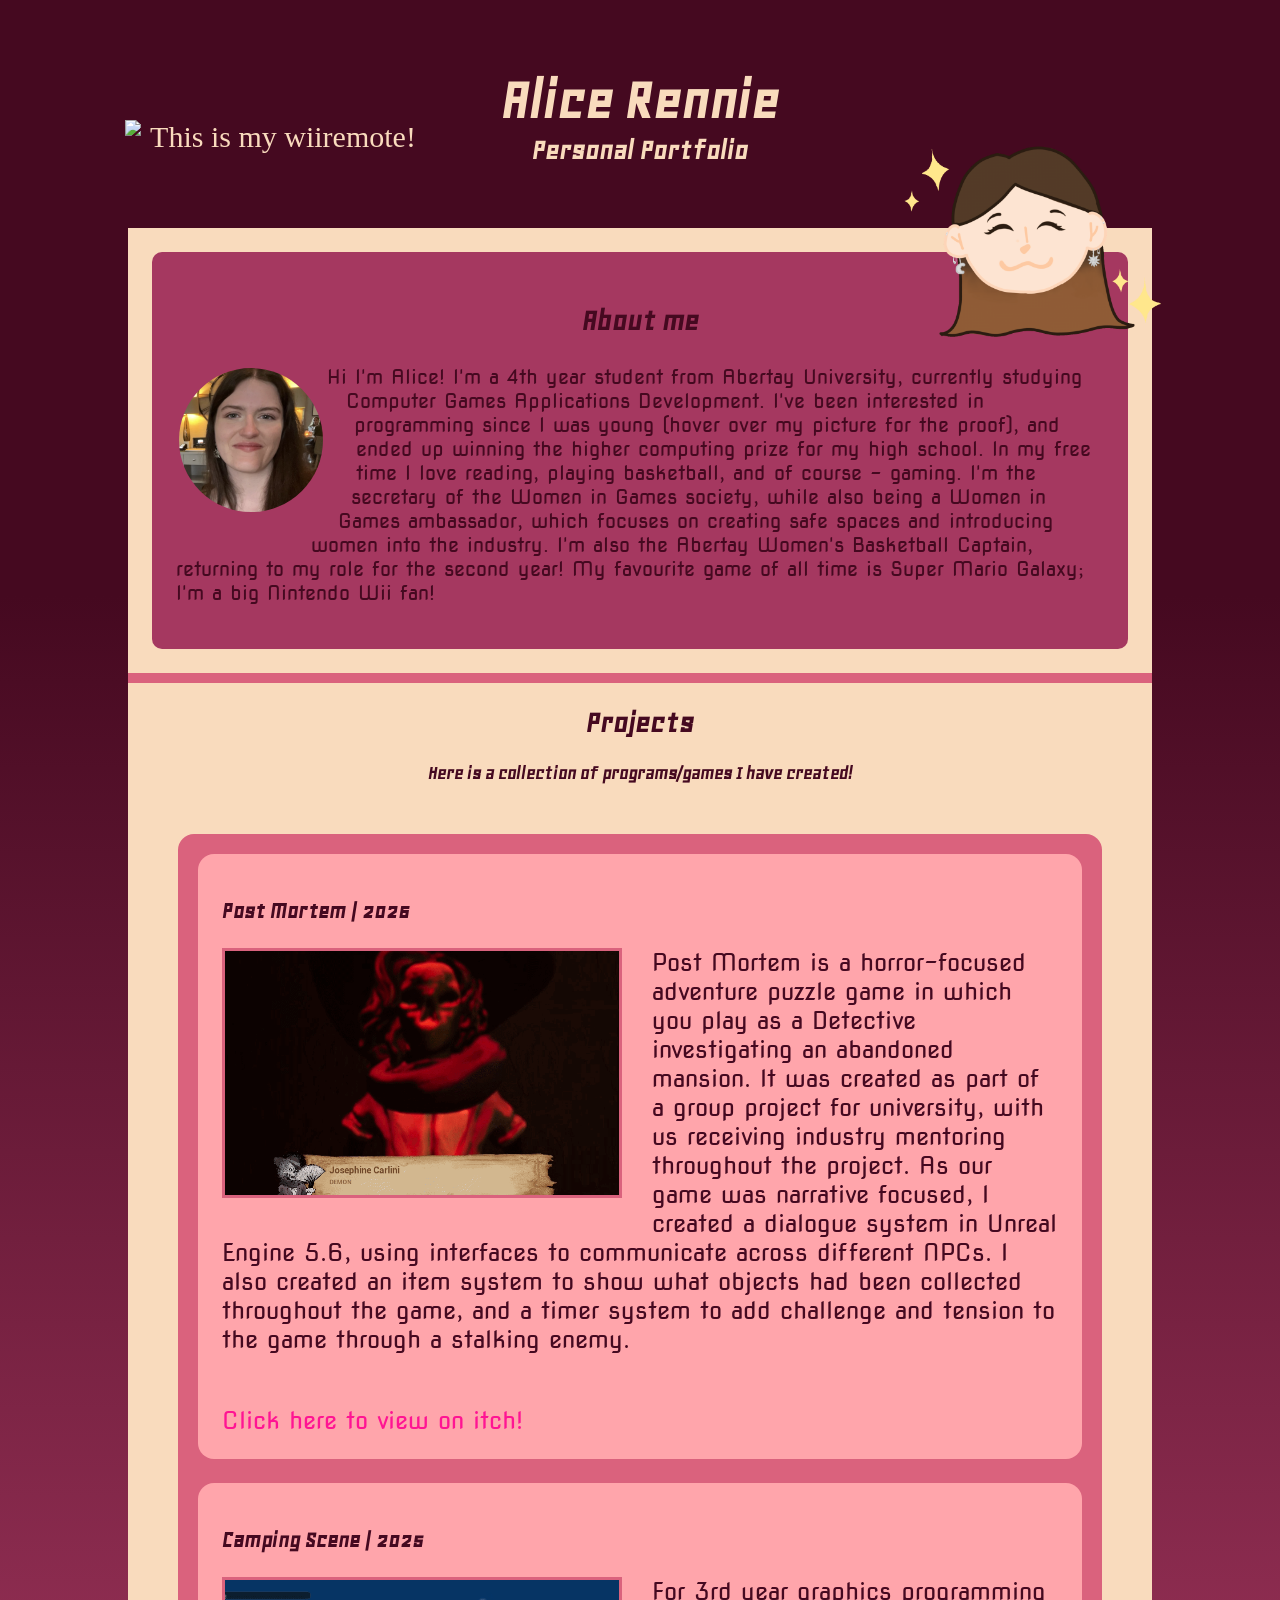
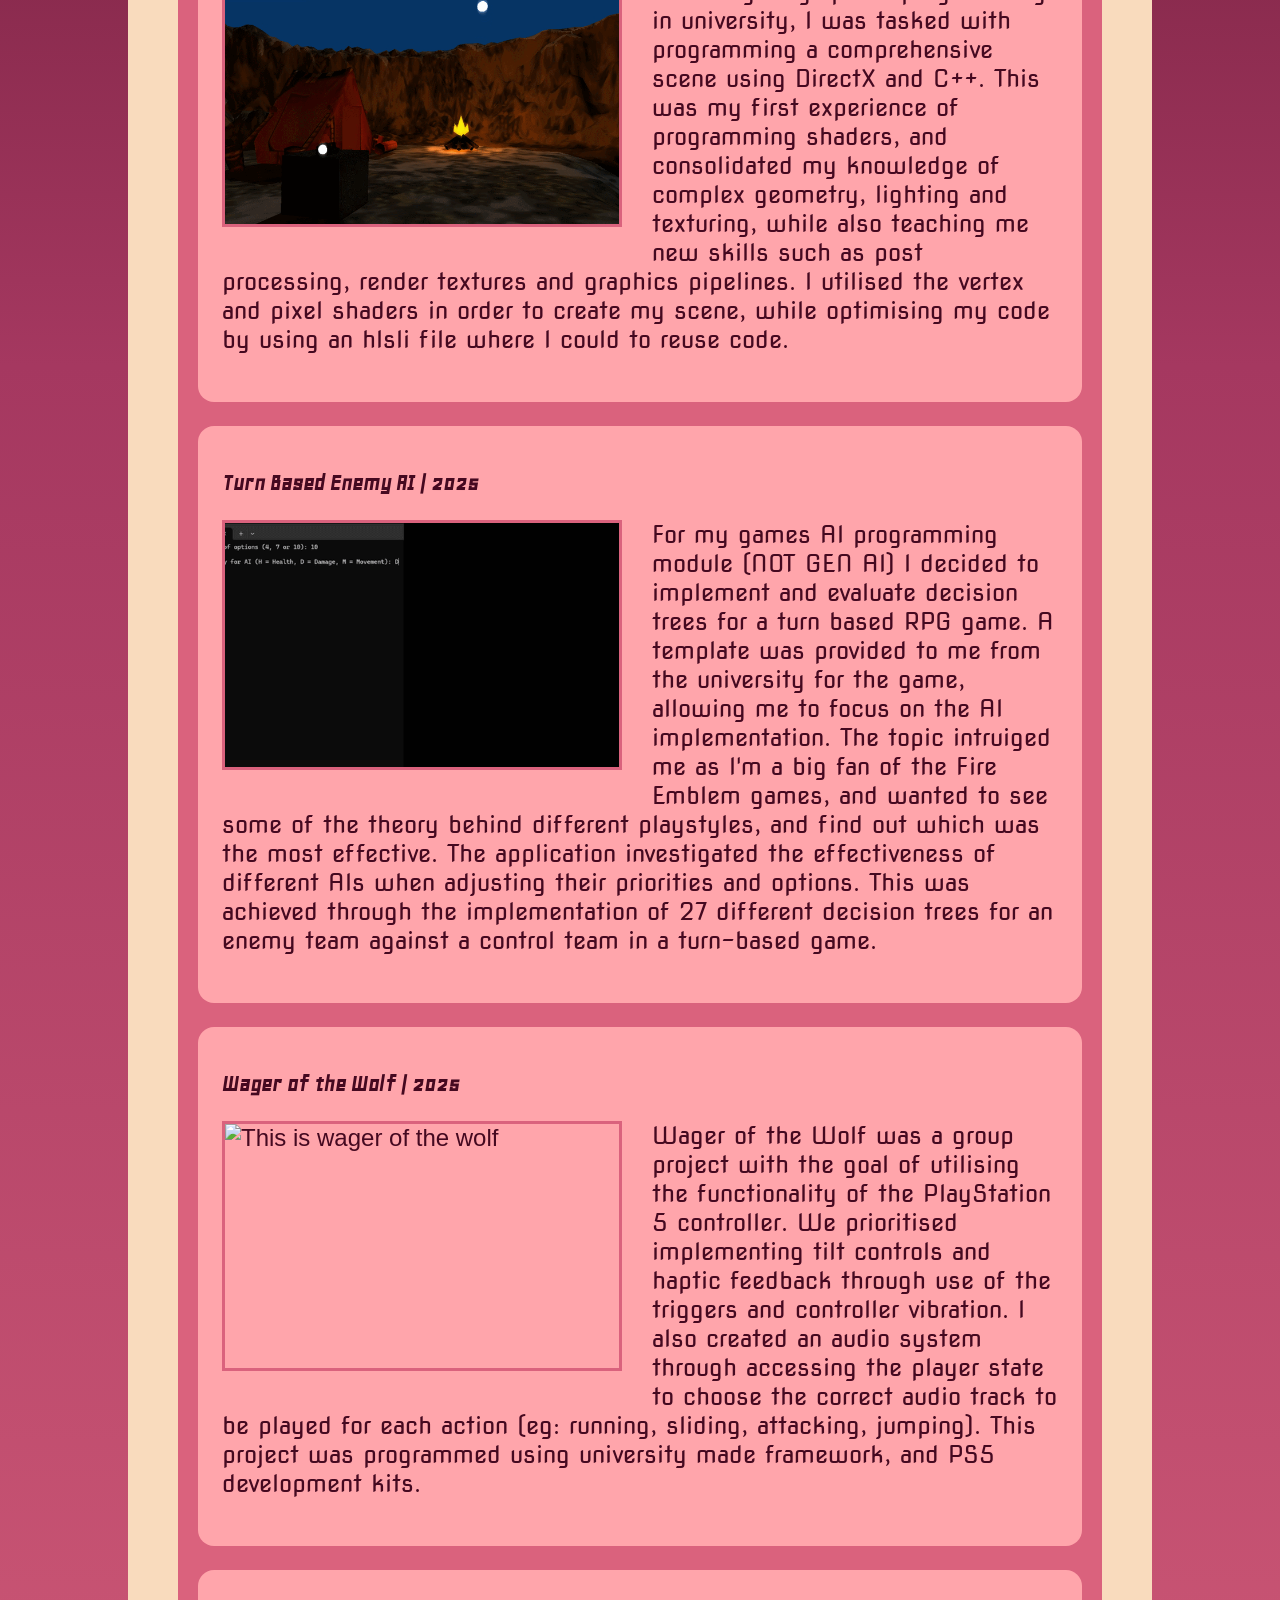
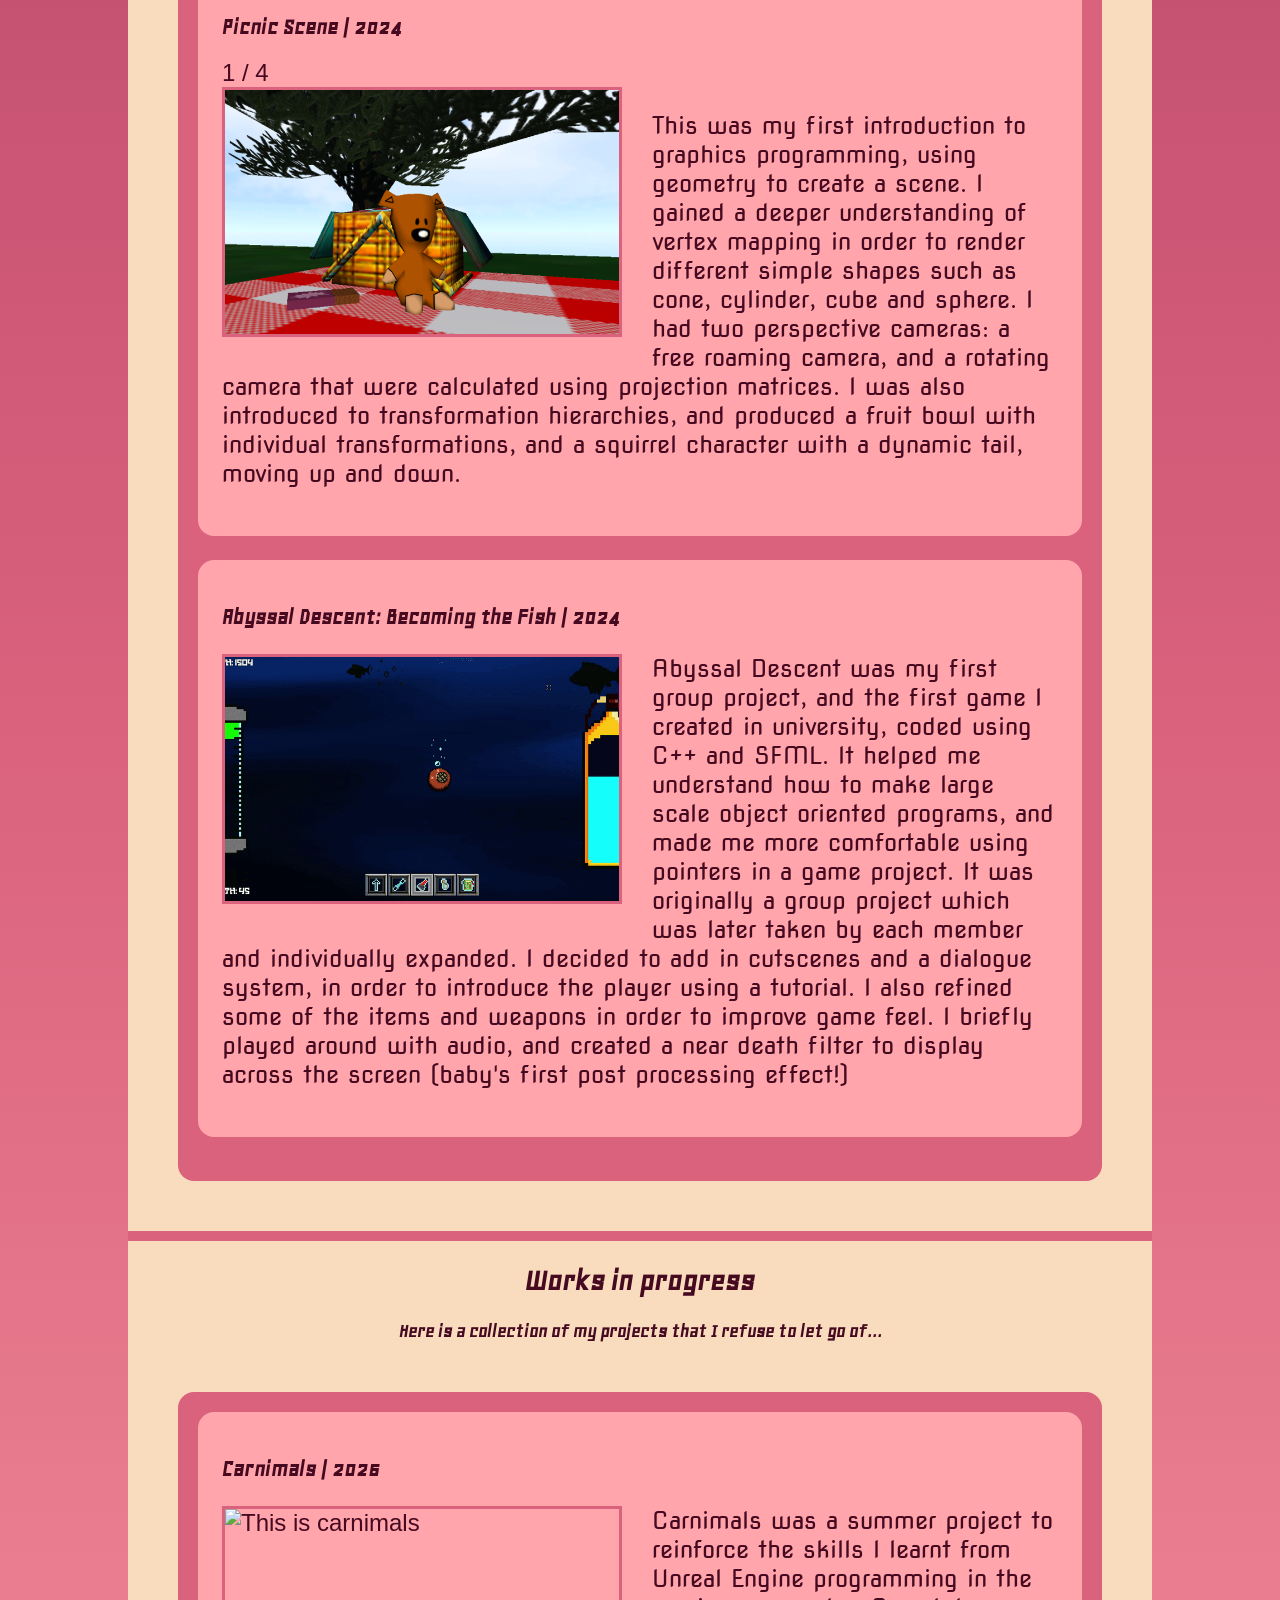
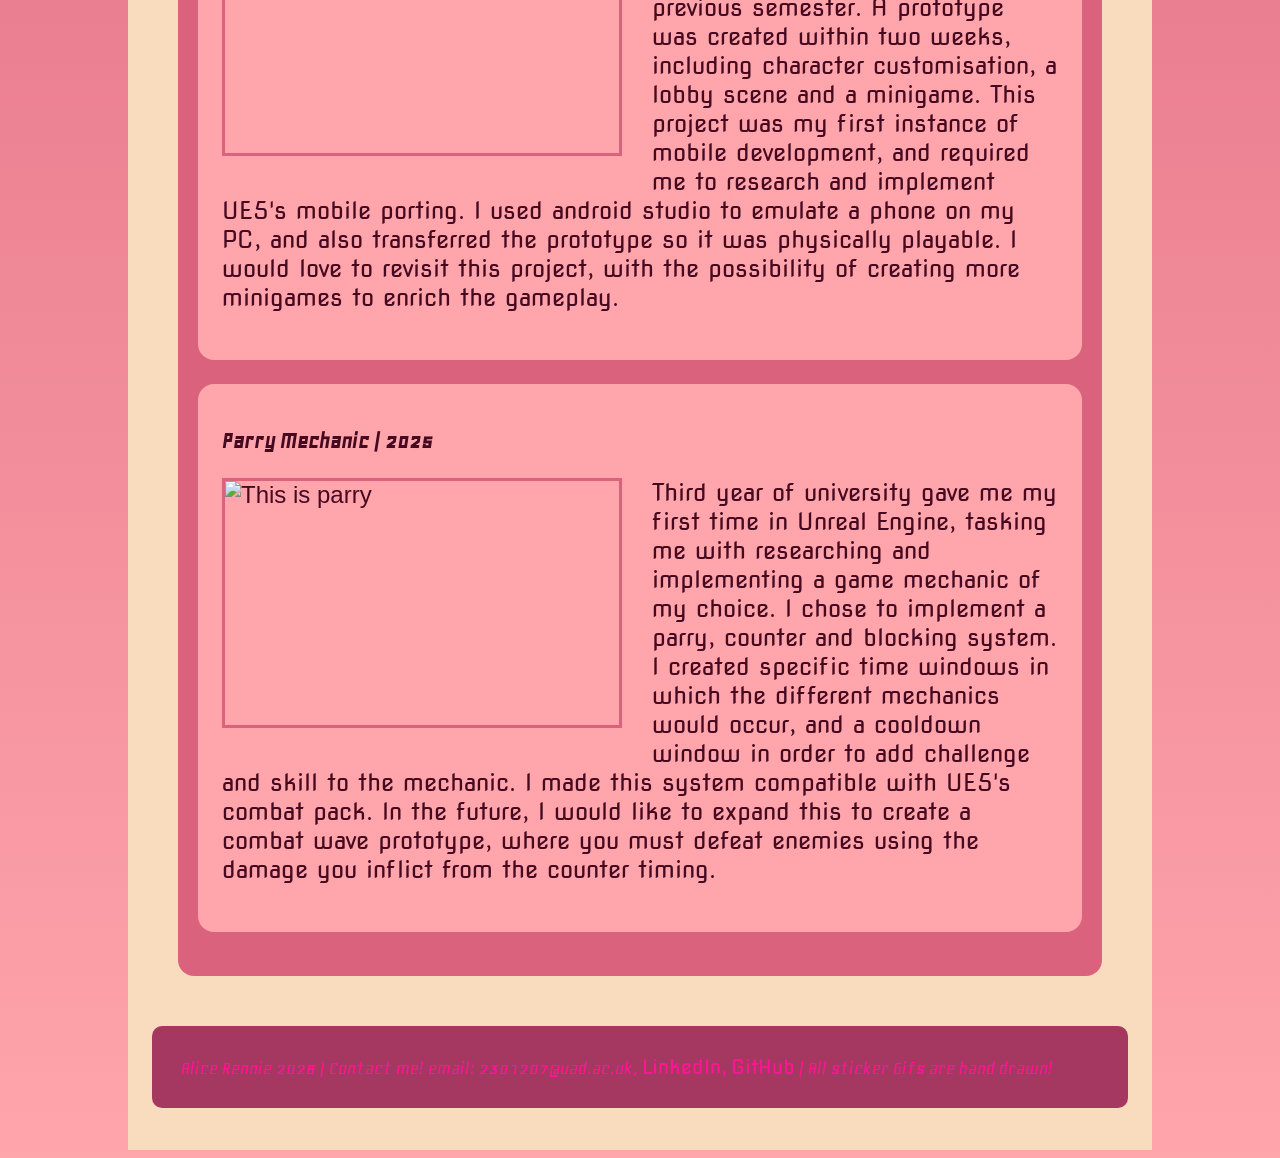
==== index.html @ 75d8eccf "added wii remote gif! and styled nav bar" ====
<!DOCTYPE html>
<html lang="en-GB" >
<head>
	<link rel="stylesheet" href="style.css">
	
	<!-- links to fonts -->
	<link href="https://fonts.googleapis.com/css2?family=Geo:ital@0;1&family=Nova+Square&display=swap" rel="stylesheet">

	
	<title>Alleyway Portfolio</title>
</head>

<body>

<div class="header">
  <img class = "sticker" src="Media\animatedIcon.gif" alt="This is my icon!" style="right:100px;top:150px;">
  <img class = "sticker" src="Media\wiiRemote.gif" alt="This is my wiiremote!" style="left:125px;top:150px;">
  <h1 class = "boldTitle" style="color:#f9dbbd;margin:auto">Alice Rennie</h1>
  <p class = "boldTitle" style="color:#f9dbbd;margin:auto">Personal Portfolio</p>
</div>

<div class="intro">
	<section>
		<h2 class = "boldTitle" style="text-align:center;font-size:200%;">About me</h2>
		<img src="Media/Alice.png" onmouseover="this.src='Media/OnThePuter.png'" onmouseout="this.src='Media/Alice.png'" alt="hover image" class="introImage">
		<p class = "paragraphFont" style="font-size: 125%;">Hi I'm Alice! I'm a 4th year student from Abertay University, currently studying Computer Games Applications Development. 
		I've been interested in programming since I was young (hover over my picture for the proof), and ended up winning the higher computing prize for my high school. 
		In my free time I love reading, playing basketball, and of course - gaming. I'm the secretary of the Women in Games society, 
		while also being a Women in Games ambassador, which focuses on creating safe spaces and introducing women into the industry. 
		I'm also the Abertay Women's Basketball Captain, returning to my role for the second year! 
		My favourite game of all time is Super Mario Galaxy; I'm a big Nintendo Wii fan!</p>	
	</section>
</div>

<!--
<ul class = "navigation">
	<li><a class = "active" href="index.html">Home</a></li>
	<li><a href="aboutMe.html">About Me</a></li>
	<li><a href="projects.html">Projects</a></li>
	<li><a href="oneHour.html">One Hour</a></li>
</ul>
-->

<hr>

<h1 class = "boldTitle">Projects</h1>
<p class = "boldTitle" style = "text-align:center;font-size:125%;">Here is a collection of programs/games I have created! </p>

<div class = "projectsBox">

	<section class="gameSection">
		<h2 class = "boldTitle">Post Mortem | 2026</h2>
		<div class="descriptionText">
			<p>
			<img class="gameImage" src="Media\PostMortem.gif" alt="This is post mortem">
			</p>
			<p class = "paragraphFont">Post Mortem is a horror-focused adventure puzzle game in which you play as a Detective investigating an abandoned mansion. 
			It was created as part of a group project for university, with us receiving industry mentoring throughout the project. 
			As our game was narrative focused, I created a dialogue system in Unreal Engine 5.6, using interfaces to communicate across different NPCs. 
			I also created an item system to show what objects had been collected throughout the game, and a timer system to add challenge and tension to the game through a stalking enemy.</p>
			<br>
			<a class = "underline" href="https://wicked-lynx.itch.io/post-mortem">Click here to view on itch!</a>
		</div>
	</section>

	<section class="gameSection">
		<h2 class = "boldTitle">Camping Scene | 2025</h2>
		<div class="descriptionText">
			<img class="gameImage" src="Media\CampingScene.gif" alt="This is camping">
			<p class = "paragraphFont">For 3rd year graphics programming in university, I was tasked with programming a comprehensive scene using DirectX and C++. 
			This was my first experience of programming shaders, and consolidated my knowledge of complex geometry, lighting and texturing, 
			while also teaching me new skills such as post processing, render textures and graphics pipelines. 
			I utilised the vertex and pixel shaders in order to create my scene, while optimising my code by using an hlsli file where I could to reuse code.</p>
		</div>
	</section>
	
	<section class="gameSection">
		<h2 class = "boldTitle">Turn Based Enemy AI | 2025</h2>
		<div class="descriptionText">
			<img class="gameImage" src="Media\TurnBasedRPG.gif" alt="This is camping">
			<p class = "paragraphFont">For my games AI programming module (NOT GEN AI) I decided to implement and evaluate decision trees for a turn based RPG game. 
				A template was provided to me from the university for the game, allowing me to focus on the AI implementation.
				The topic intruiged me as I'm a big fan of the Fire Emblem games, and wanted to see some of the theory behind different playstyles, and find out which was the most effective.
				The application investigated the effectiveness of different AIs when adjusting their priorities and options. 
				This was achieved through the implementation of 27 different decision trees for an enemy team against a control team in a turn-based game.

</p>
		</div>
	</section>

	<section class="gameSection">
		<h2 class = "boldTitle">Wager of the Wolf | 2025</h2>
		<div class="descriptionText">
			<img class="gameImage" src="Media\WageroftheWolf.gif" alt="This is wager of the wolf">
			<p class = "paragraphFont">Wager of the Wolf was a group project with the goal of utilising the functionality of the PlayStation 5 controller. 
			We prioritised implementing tilt controls and haptic feedback through use of the triggers and controller vibration. 
			I also created an audio system through accessing the player state to choose the correct audio track to be played for each action (eg: running, sliding, attacking, jumping). 
			This project was programmed using university made framework, and PS5 development kits.</p>
		</div>
	</section>

	<section class="gameSection">
		<h2 class = "boldTitle">Picnic Scene | 2024</h2>
		
		<div class="descriptionText">
		
			<!-- creating a slideshow for the picnic pictures-->
			<div class="slideshow-container">

			  <!-- Full-width images with number and caption text -->
			  <div class="mySlides fade">
				<div class="numbertext">1 / 4</div>
				<img class="gameImage" src="Media\PicnicBear.png">
			  </div>

			  <div class="mySlides fade">
				<div class="numbertext">2 / 4</div>
				<img class="gameImage" src="Media\PicnicBowl.gif">
			  </div>

			  <div class="mySlides fade">
				<div class="numbertext">3 / 4</div>
				<img class="gameImage" src="Media\PicnicIceCream.png">
			  </div>
			  
			  <div class="mySlides fade">
				<div class="numbertext">4 / 4</div>
				<img class="gameImage" src="Media\PicnicSquirrel.gif">
			  </div>
			
			</div>
		
			<p class = "paragraphFont">This was my first introduction to graphics programming, using geometry to create a scene. 
			I gained a deeper understanding of vertex mapping in order to render different simple shapes such as cone, cylinder, cube and sphere. 
			I had two perspective cameras: a free roaming camera, and a rotating camera that were calculated using projection matrices. 
			I was also introduced to transformation hierarchies, and produced a fruit bowl with individual transformations, and a squirrel character with a dynamic tail, moving up and down.</p>
		</div>
		
	</section>

	<section class="gameSection">
		<h2 class = "boldTitle">Abyssal Descent: Becoming the Fish | 2024</h2>
		<div class="descriptionText">
			<img class="gameImage" src="Media\AbyssalDescentBTF.gif" alt="This is becoming the fish">
			<p class = "paragraphFont">Abyssal Descent was my first group project, and the first game I created in university, coded using C++ and SFML. 
			It helped me understand how to make large scale object oriented programs, and made me more comfortable using pointers in a game project. 
			It was originally a group project which was later taken by each member and individually expanded. 
			I decided to add in cutscenes and a dialogue system, in order to introduce the player using a tutorial. I also refined some of the items and weapons in order to improve game feel. 
			I briefly played around with audio, and created a near death filter to display across the screen (baby's first post processing effect!)</p>
		</div>
	</section>
</div>

<hr>

<h1 class = "boldTitle">Works in progress</h1>
<p class = "boldTitle" style = "text-align:center;font-size:125%;">Here is a collection of my projects that I refuse to let go of... </p>

<div class = "projectsBox">

	<section class="gameSection">
		<h2 class = "boldTitle">Carnimals | 2026</h2>
		<div class="descriptionText">
			<img class="gameImage" src="Media\Carnimals.gif" alt="This is carnimals">
			<p class = "paragraphFont">Carnimals was a summer project to reinforce the skills I learnt from Unreal Engine programming in the previous semester. 
			A prototype was created within two weeks, including character customisation, a lobby scene and a minigame. 
			This project was my first instance of mobile development, and required me to research and implement UE5's mobile porting. 
			I used android studio to emulate a phone on my PC, and also transferred the prototype so it was physically playable. 
			I would love to revisit this project, with the possibility of creating more minigames to enrich the gameplay.</p>
		</div>
	</section>

	<section class="gameSection">
		<h2 class = "boldTitle">Parry Mechanic | 2025</h2>
		<div class="descriptionText">
			<img class="gameImage" src="Media\ParryMechanic.gif" alt="This is parry">
			<p class = "paragraphFont">Third year of university gave me my first time in Unreal Engine, tasking me with researching and implementing a game mechanic of my choice.
			I chose to implement a parry, counter and blocking system. 
			I created specific time windows in which the different mechanics would occur, and a cooldown window in order to add challenge and skill to the mechanic. 
			I made this system compatible with UE5's combat pack. 
			In the future, I would like to expand this to create a combat wave prototype, where you must defeat enemies using the damage you inflict from the counter timing. </p>
		</div>
	</section>

</div>

<script>
	//image swapping
	function swapImage(source) {
		document.getElementById("portraitImage").src = source;
	}
	
	/* 
		let slideIndex = 1;
		showSlides(slideIndex);

		// Next/previous controls
		function plusSlides(n) {
		  showSlides(slideIndex += n);
		}

		// Thumbnail image controls
		function currentSlide(n) {
		  showSlides(slideIndex = n);
		}

		function showSlides(n) {
		  let i;
		  let slides = document.getElementsByClassName("mySlides");
		  let dots = document.getElementsByClassName("dot");
		  if (n > slides.length) {slideIndex = 1}
		  if (n < 1) {slideIndex = slides.length}
		  for (i = 0; i < slides.length; i++) {
			slides[i].style.display = "none";
		  }
		  for (i = 0; i < dots.length; i++) {
			dots[i].className = dots[i].className.replace(" active", "");
		  }
		  slides[slideIndex-1].style.display = "block";
		  dots[slideIndex-1].className += " active";
		}	
		
			<!-- Next and previous buttons -->
	  <a class="prev" onclick="plusSlides(-1)">&#10094;</a>
	  <a class="next" onclick="plusSlides(1)">&#10095;</a>
	<!-- the dots -->
	<div style="text-align:center">
		<span class = "dot" onclick = "currentSlide(1)"></span>
		<span class = "dot" onclick = "currentSlide(2)"></span>
		<span class = "dot" onclick = "currentSlide(3)"></span>
		<span class = "dot" onclick = "currentSlide(4)"></span>
	</div>
		
		
		*/
		
		let slideIndex = 0;
		showSlides();

		function showSlides() {
		  let i;
		  let slides = document.getElementsByClassName("mySlides");
		  for (i = 0; i < slides.length; i++) {
			slides[i].style.display = "none";
		  }
		  slideIndex++;
		  if (slideIndex > slides.length) {slideIndex = 1}
		  slides[slideIndex-1].style.display = "block";
		  setTimeout(showSlides, 5000); // 5 seconds
		}
			
			
</script>
	
	

</body>

<footer>
<p class="footerStyle", style="color: #FF1493;font-size:125%;"> Alice Rennie 2026 | Contact me! email: 2301207@uad.ac.uk, <a class = "underline" href="https://www.linkedin.com/in/alice-rennie-3b785534a/">LinkedIn,</a> <a class = "underline" href="https://github.com/alleyw4y">GitHub</a> | All sticker Gifs are hand drawn!</p>
</footer>
<br>
</html>
---- style.css ----
/* font classes */

.boldTitle {
  font-family: "Geo", sans-serif;
  font-weight: 600;
  color: #450920;
}

.paragraphFont {
  font-family: "Nova Square", sans-serif;
  font-weight: 400;
  font-style: normal;
  color: #450920;
}



html {
	box-sizing: border-box;
	background: #450920;
	background: linear-gradient(180deg, 
				rgba(69, 9, 32, 1) 10%, 
				rgba(165, 56, 96, 1) 33%, 
				rgba(218, 98, 125, 1) 66%, 
				rgba(255, 165, 171, 1) 100%);
}

*, *:before, *:after {
	box-sizing: inherit;
}

hr {
    border: 5px solid #da627d;
}

body {
  background-color: #f9dbbd;
  max-width: 1024px;
  min-width: 256px;
  margin-left: auto;
  margin-right: auto;
}

.header {
  padding: 60px;
  text-align: center;
  background: #450920;
  color: #f9dbbd;
  font-size: 30px;
}

.intro, footer{
	margin: 24px;
	padding: 24px;

	background-color: #a53860;
	font-family: Roboto, sans-serif;
	border-radius: 10px;
	align-items: center;
	justify-content: center;
	/*position: sticky;*/
}

.gameSection {
	background-color: #ffa5ab;
	align-items: center;
	justify-content: center;
	
	min-height: 320px;
	
	margin-bottom: 24px;
	padding: 24px;
	font-family: Roboto, sans-serif;
	border-radius: 1rem;
	transition: transform 0.2s ease, box-shadow 0.2s ease;
}

.gameSection:hover {
	transform: translateY(-4px);
	box-shadow: 0 4px 20px #450920;
}

.projectsBox {
	background-color: #da627d;
	margin: 50px;
	padding: 20px;
	border-radius: 1rem;
}

.descriptionText {
	display: inline;
	color: #450920;
	font-size: 150%;
}

.gameImage {
	width: 400px;
	height: 250px;
	object-fit: cover;
	object-position: center;
	margin: 0px 30px 30px 0;
	float: left;
	border-style: solid;
	border-color: #da627d;
	border-width: medium;
}

.introImage {
	width: 150px;
	max-width: 100%;
	height: 150px;
	margin: 0px 30px 30px 0;
	float: left;
	clip-path: circle(48%);
	shape-outside: circle(50%);
	object-fit: cover;
	object-position: center;
	transition: transform 0.5s ease, box-shadow 0.2s ease;
}


.introImage:hover {
	transform: scale(1.2,1.2);
}

h1 {
	text-align: center;
	font-family: calibri;
}

a.underline {
  position: relative;
  color: #FF1493;
  text-decoration: none;
  text-align: center;
  font-family: "Nova Square", sans-serif;
}
a.underline::after {
  content: '';
  position: absolute;
  left: 50%;
  bottom: -2px;
  width: 0;
  height: 2px;
  background: currentColor;
  transition: width 0.25s ease, left 0.25s ease;
}
a.underline:hover::after,
a.underline:focus-visible::after {
  width: 100%;
  left: 0;
}

.footerStyle {
	margin: 5px;
	font-family: "Geo", sans-serif;
	font-size: 1rem;
	color: FF1493
}

.oneHourImg {
	width: 375px;
	height: 200px;
	object-fit: cover;
	object-position: center;
	margin: 0px 30px 30px 0;
	display: inline;
	border-style: solid;
	border-color: #da627d;
	border-width: medium;
}

.sticker
{	
	position: absolute;
    max-width: 20%;
    height: 95%;
    max-height: 95%;
    text-align: center;
    display: flex;
    flex-flow: column;
    justify-content: space-between;
    align-items: center;
    align-content: space-between;
	width:300px;
	height:auto;
	margin-top:-30px;
	max-width:400px;
}

ul
{
	list-style-type: none;
	margin: 0;
	padding: 0;
	background-color: #da627d;
	display: flex;
	justify-content: center;
	font-family: "Geo", sans-serif;
	font-size: 1rem;
}

ul li a {
  display: block;
  color: #450920;
  text-align: center;
  padding: 14px 16px;
  text-decoration: none;
}

ul li {
  float: left;
}

ul li a:hover {
  background-color: #ffa5ab;
  color: #450920;
}

ul li a.active {
  background-color: #a53860;
  color: white;
  text-decoration: underline;
  font-size: 1.25rem;

/* for the image carousel*/


/* Slideshow container */
.slideshow-container {
  float:left;
  max-width: 500px;
  position: relative;
  margin: auto;
}

/* Hide the images by default */
.mySlides {
  display: none;
}

/* Next & previous buttons */
.prev, .next {
  cursor: pointer;
  position: absolute;
  top: 50%;
  width: auto;
  margin-top: -22px;
  padding: 16px;
  color: white;
  font-weight: bold;
  font-size: 18px;
  transition: 0.6s ease;
  border-radius: 0 3px 3px 0;
  user-select: none;
}

/* Position the "next button" to the right */
.next {
  right: 0;
  border-radius: 3px 0 0 3px;
}

/* On hover, add a black background color with a little bit see-through */
.prev:hover, .next:hover {
  background-color: rgba(0,0,0,0.8);
}

/* Number text (1/3 etc) */
.numbertext {
  color: #f2f2f2;
  font-size: 12px;
  padding: 8px 12px;
  position: absolute;
  top: 0;
}

/* The dots/bullets/indicators */
.dot {
  cursor: pointer;
  height: 15px;
  width: 15px;
  margin: 0 2px;
  background-color: #bbb;
  border-radius: 50%;
  display: inline-block;
  transition: background-color 0.6s ease;
}

.active, .dot:hover {
  background-color: #717171;
}

/* Fading animation */
.fade {
  animation-name: fade;
  animation-duration: 1.5s;
}

@keyframes fade {
  from {opacity: .4}
  to {opacity: 1}
}
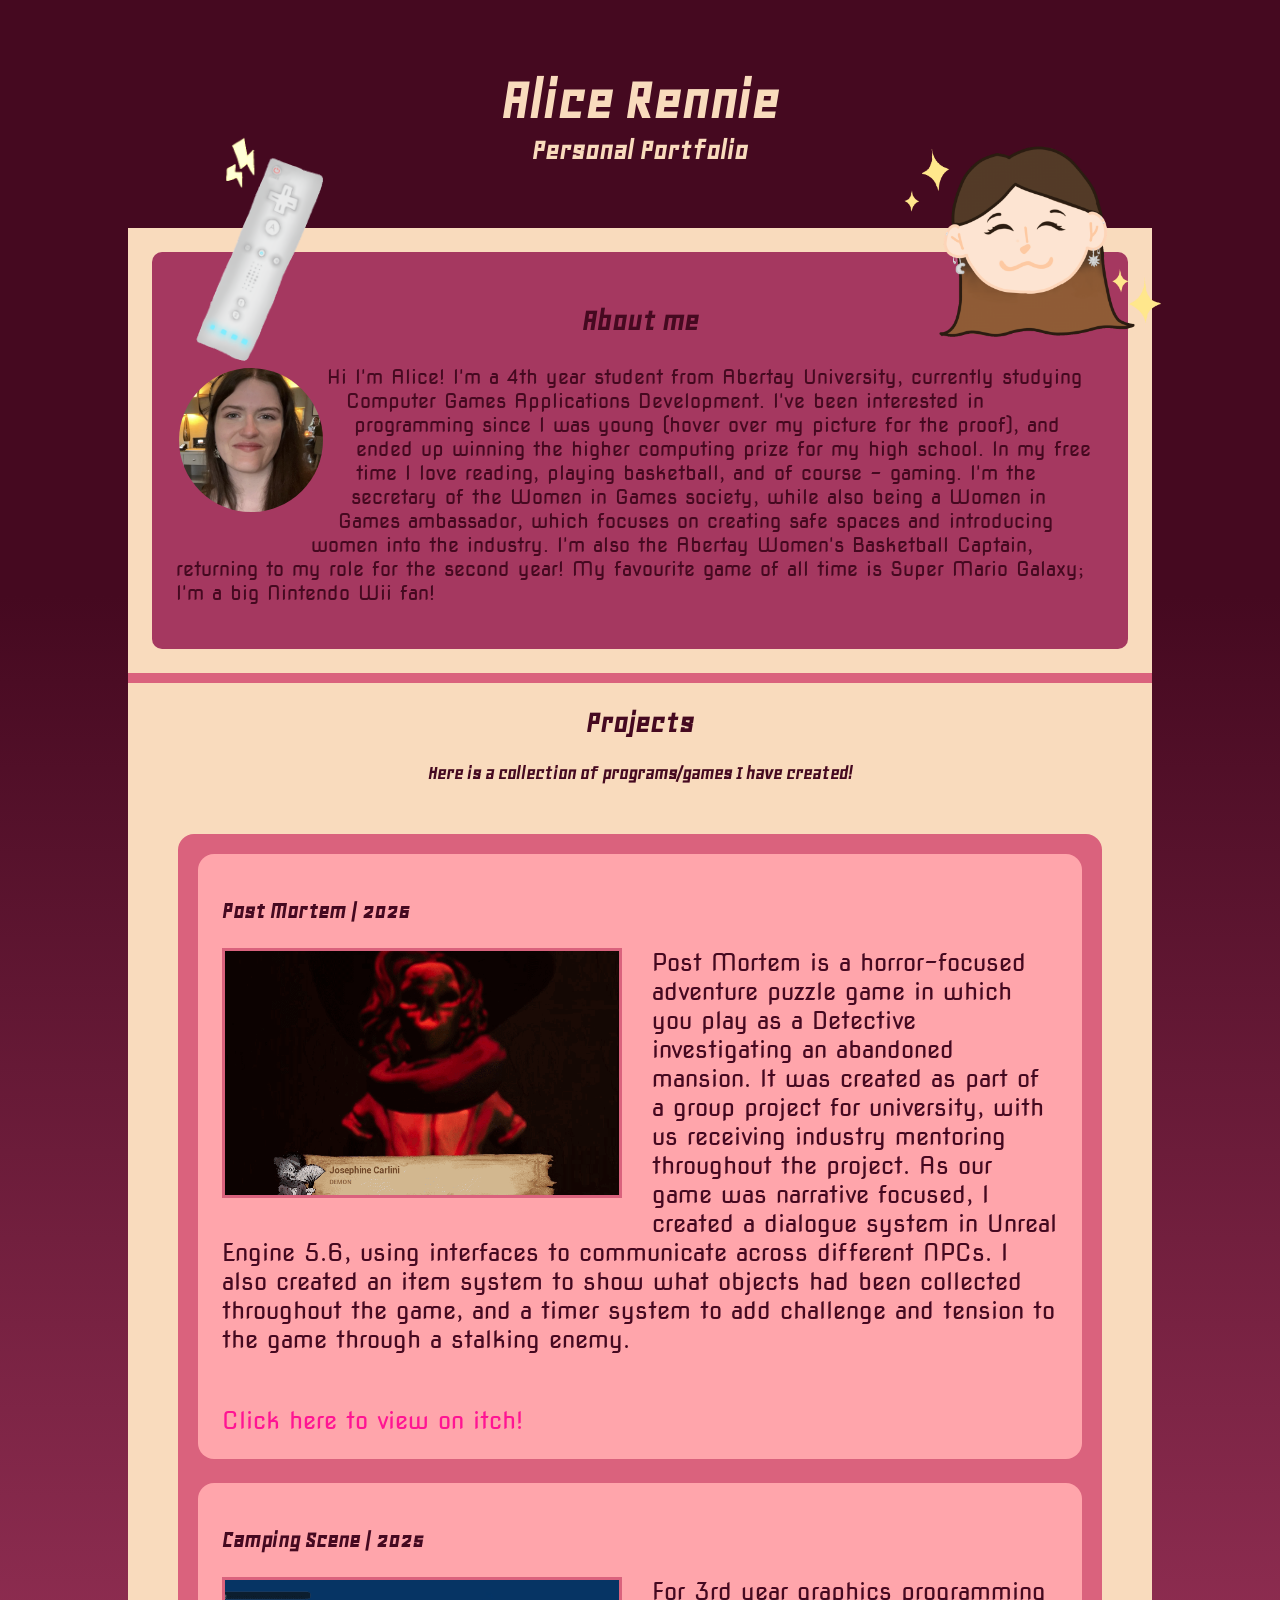
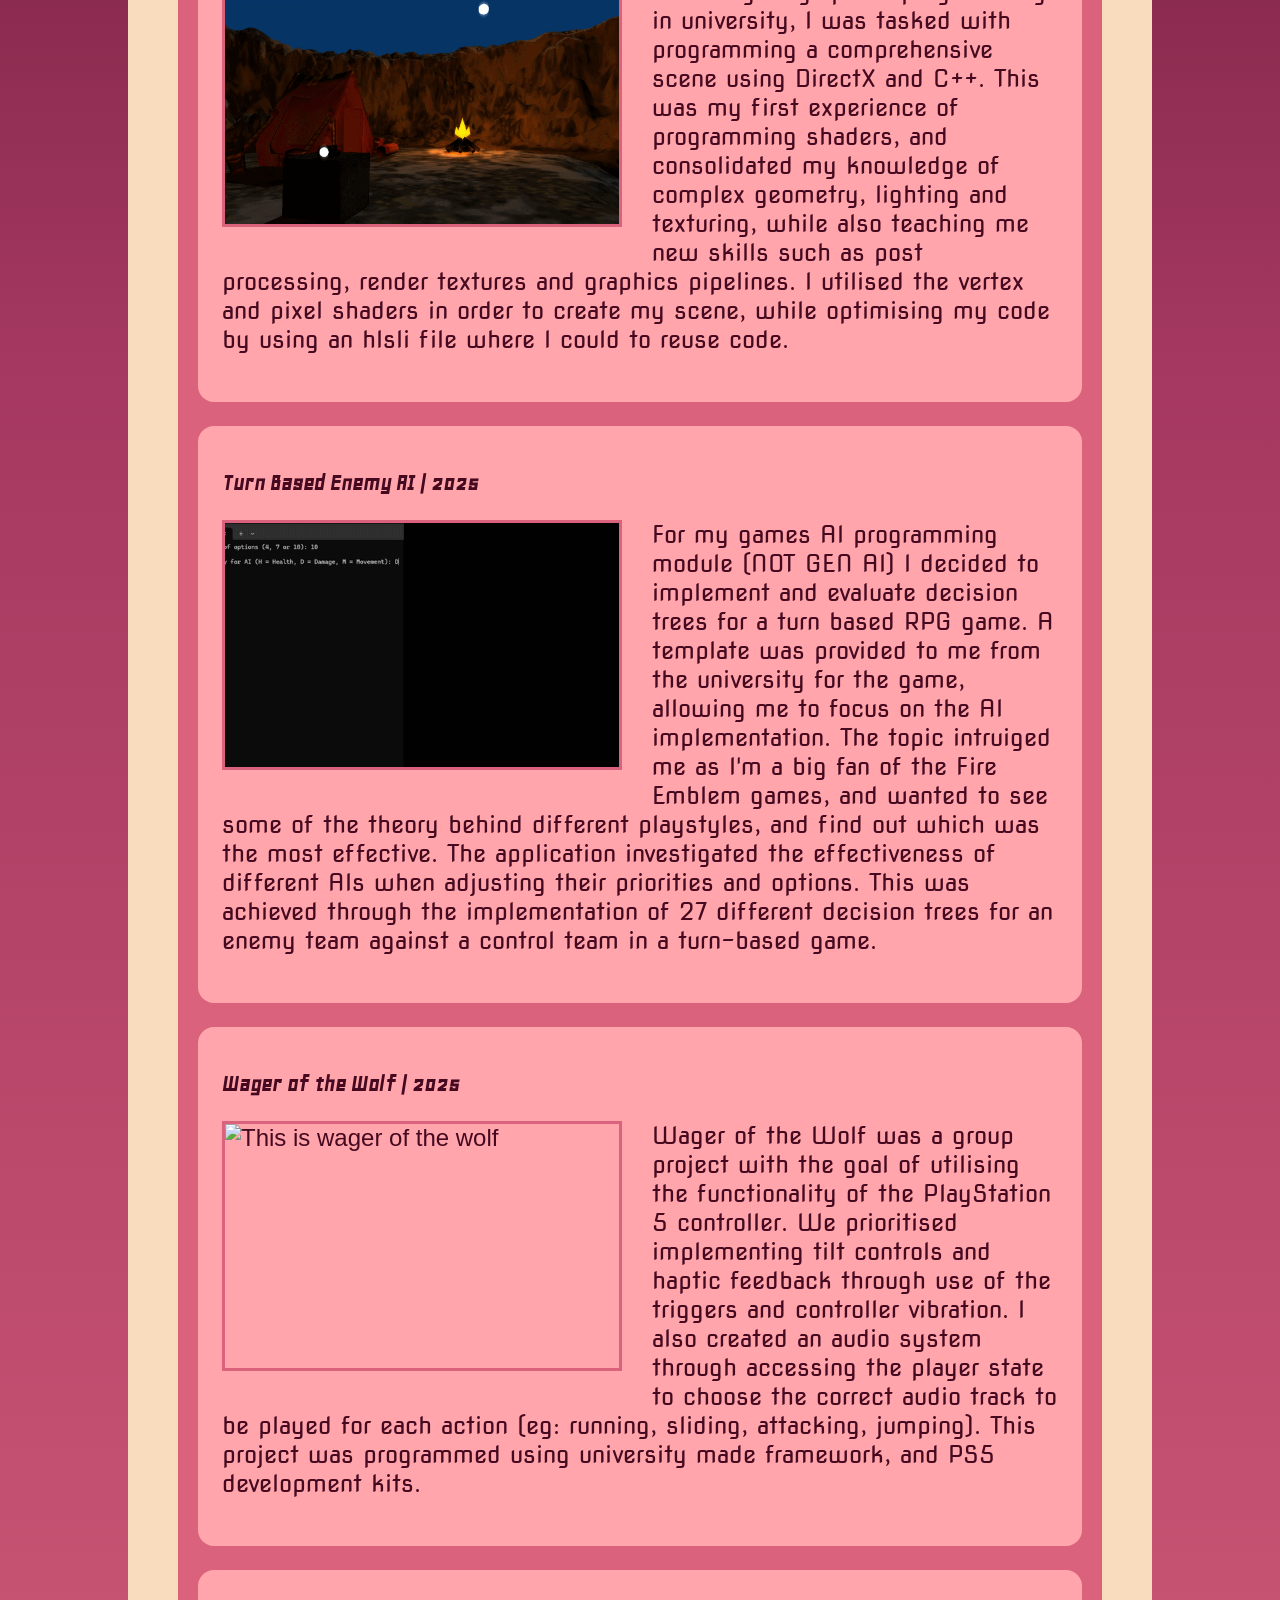
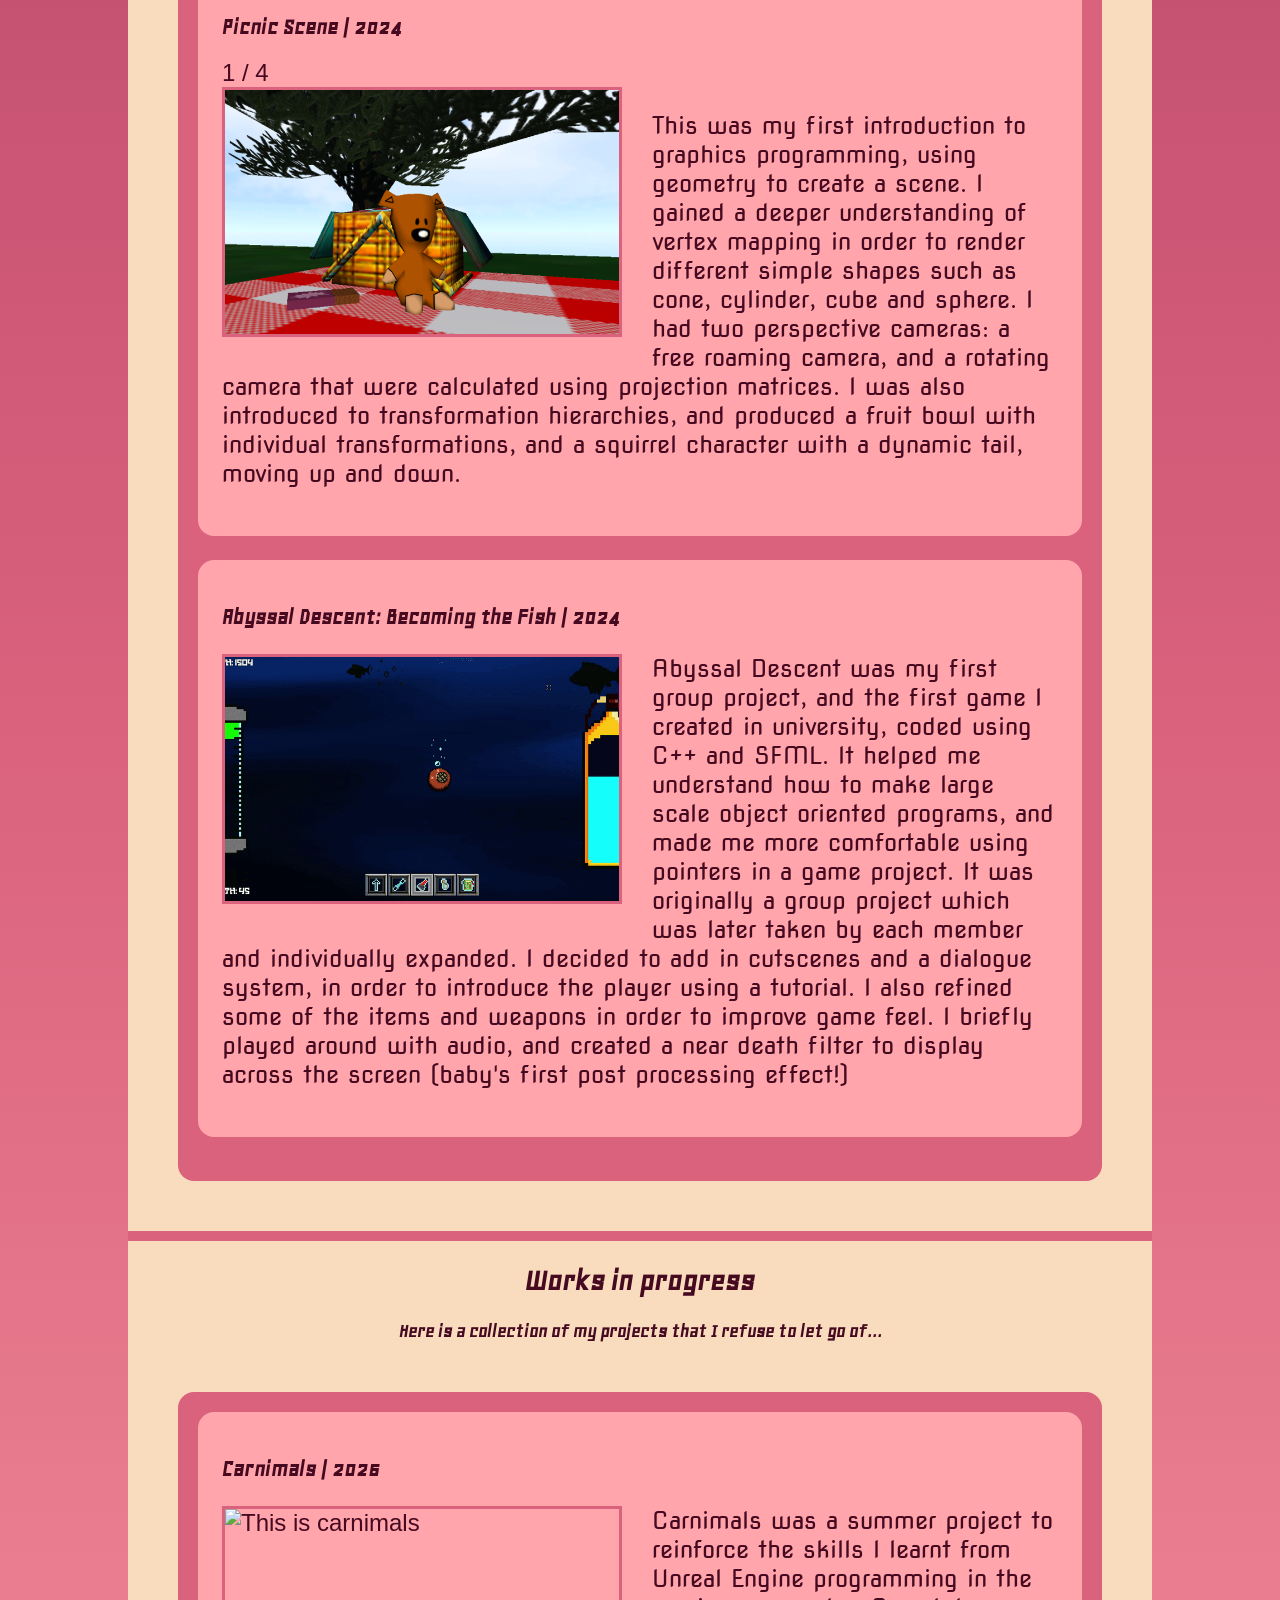
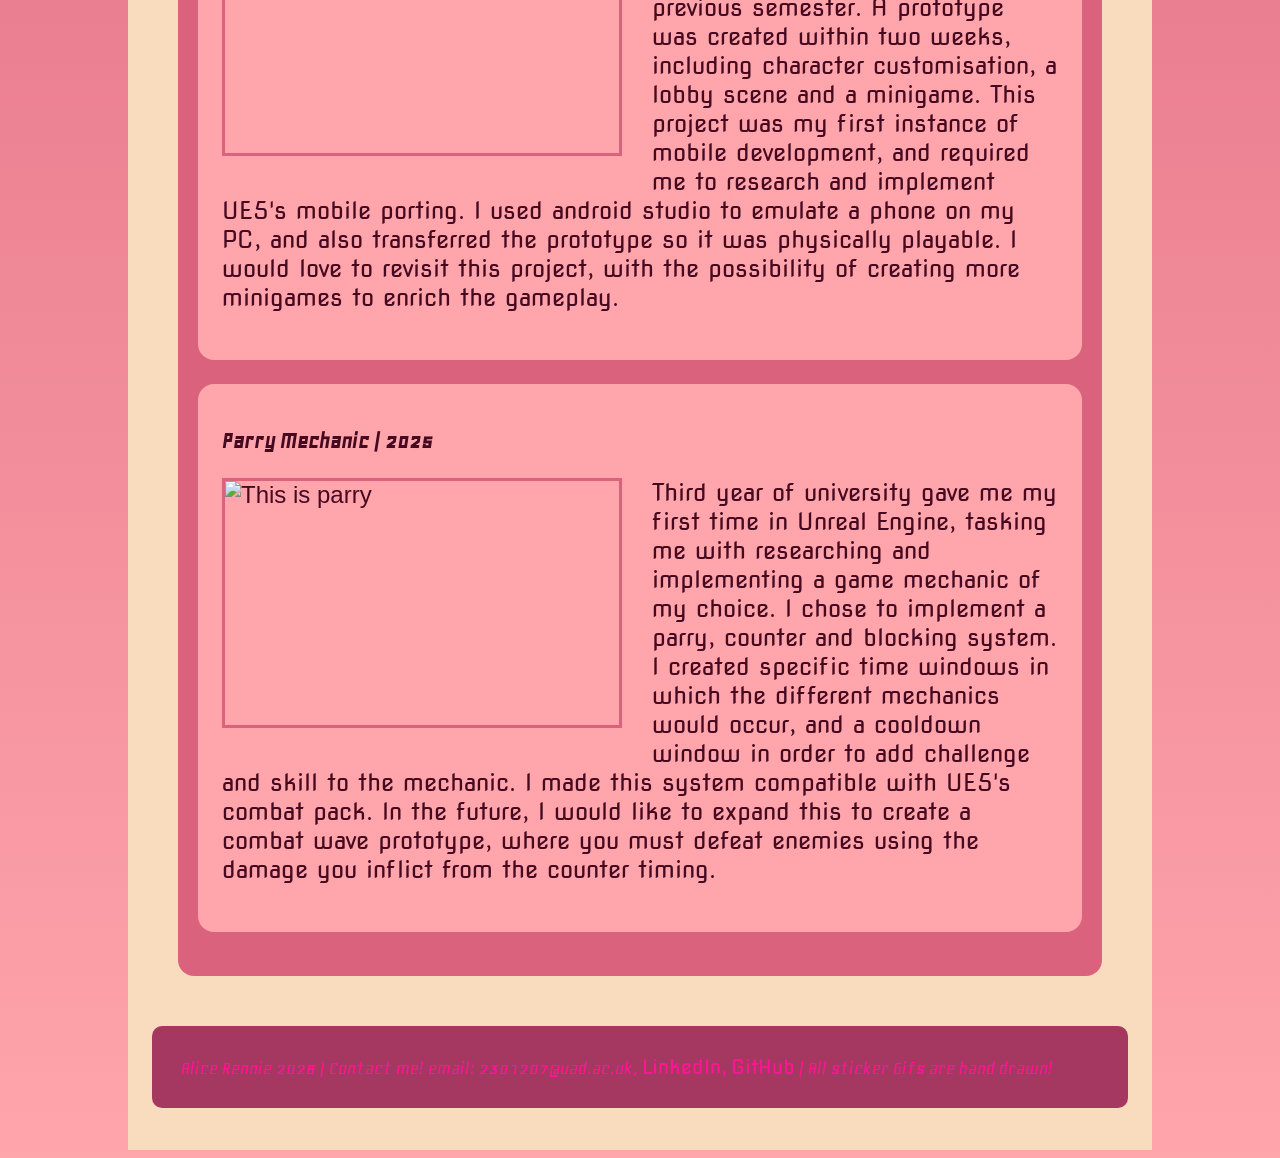
==== commit 033733a5: "fixed gif pathway error" ====
--- a/index.html
+++ b/index.html
@@ -14,7 +14,7 @@
 
 <div class="header">
   <img class = "sticker" src="Media\animatedIcon.gif" alt="This is my icon!" style="right:100px;top:150px;">
-  <img class = "sticker" src="Media\wiiRemote.gif" alt="This is my wiiremote!" style="left:125px;top:150px;">
+  <img class = "sticker" src="Media\wiiremote.gif" alt="This is my wiiremote!" style="left:125px;top:150px;">
   <h1 class = "boldTitle" style="color:#f9dbbd;margin:auto">Alice Rennie</h1>
   <p class = "boldTitle" style="color:#f9dbbd;margin:auto">Personal Portfolio</p>
 </div>
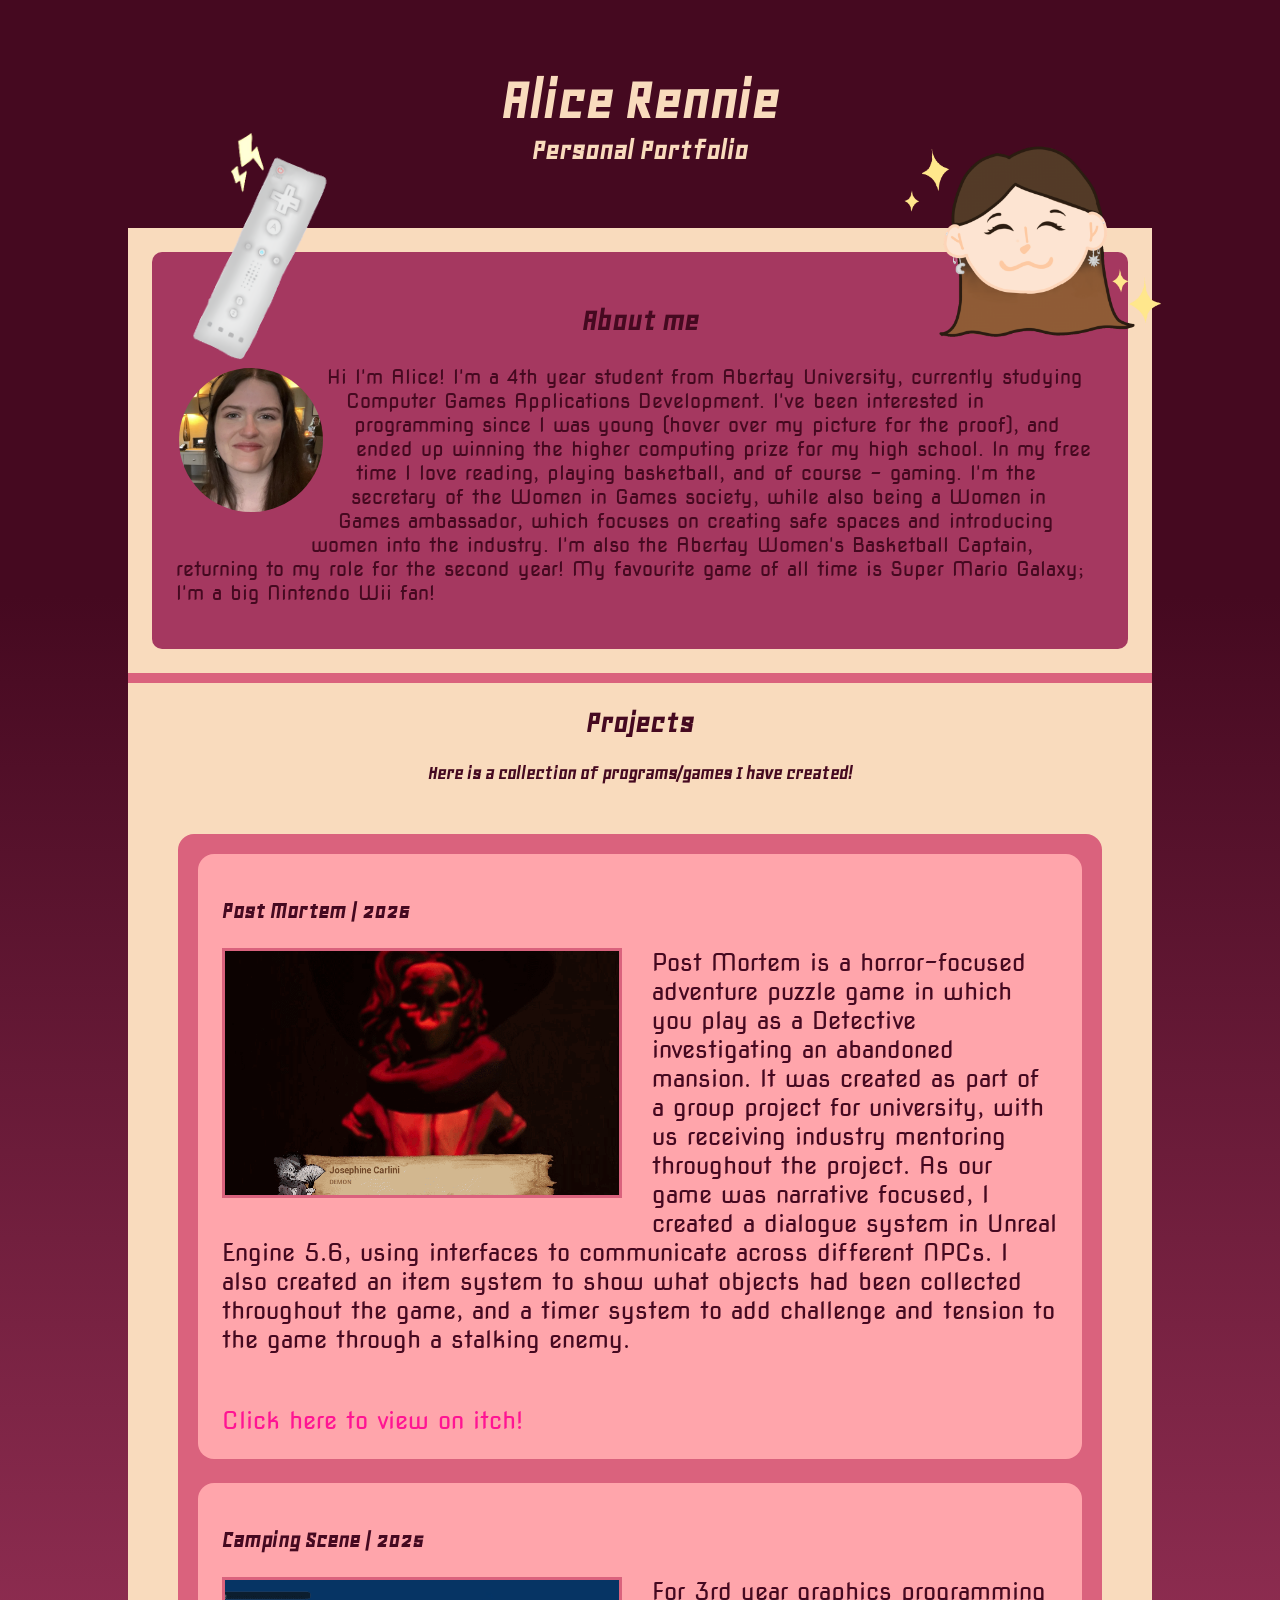
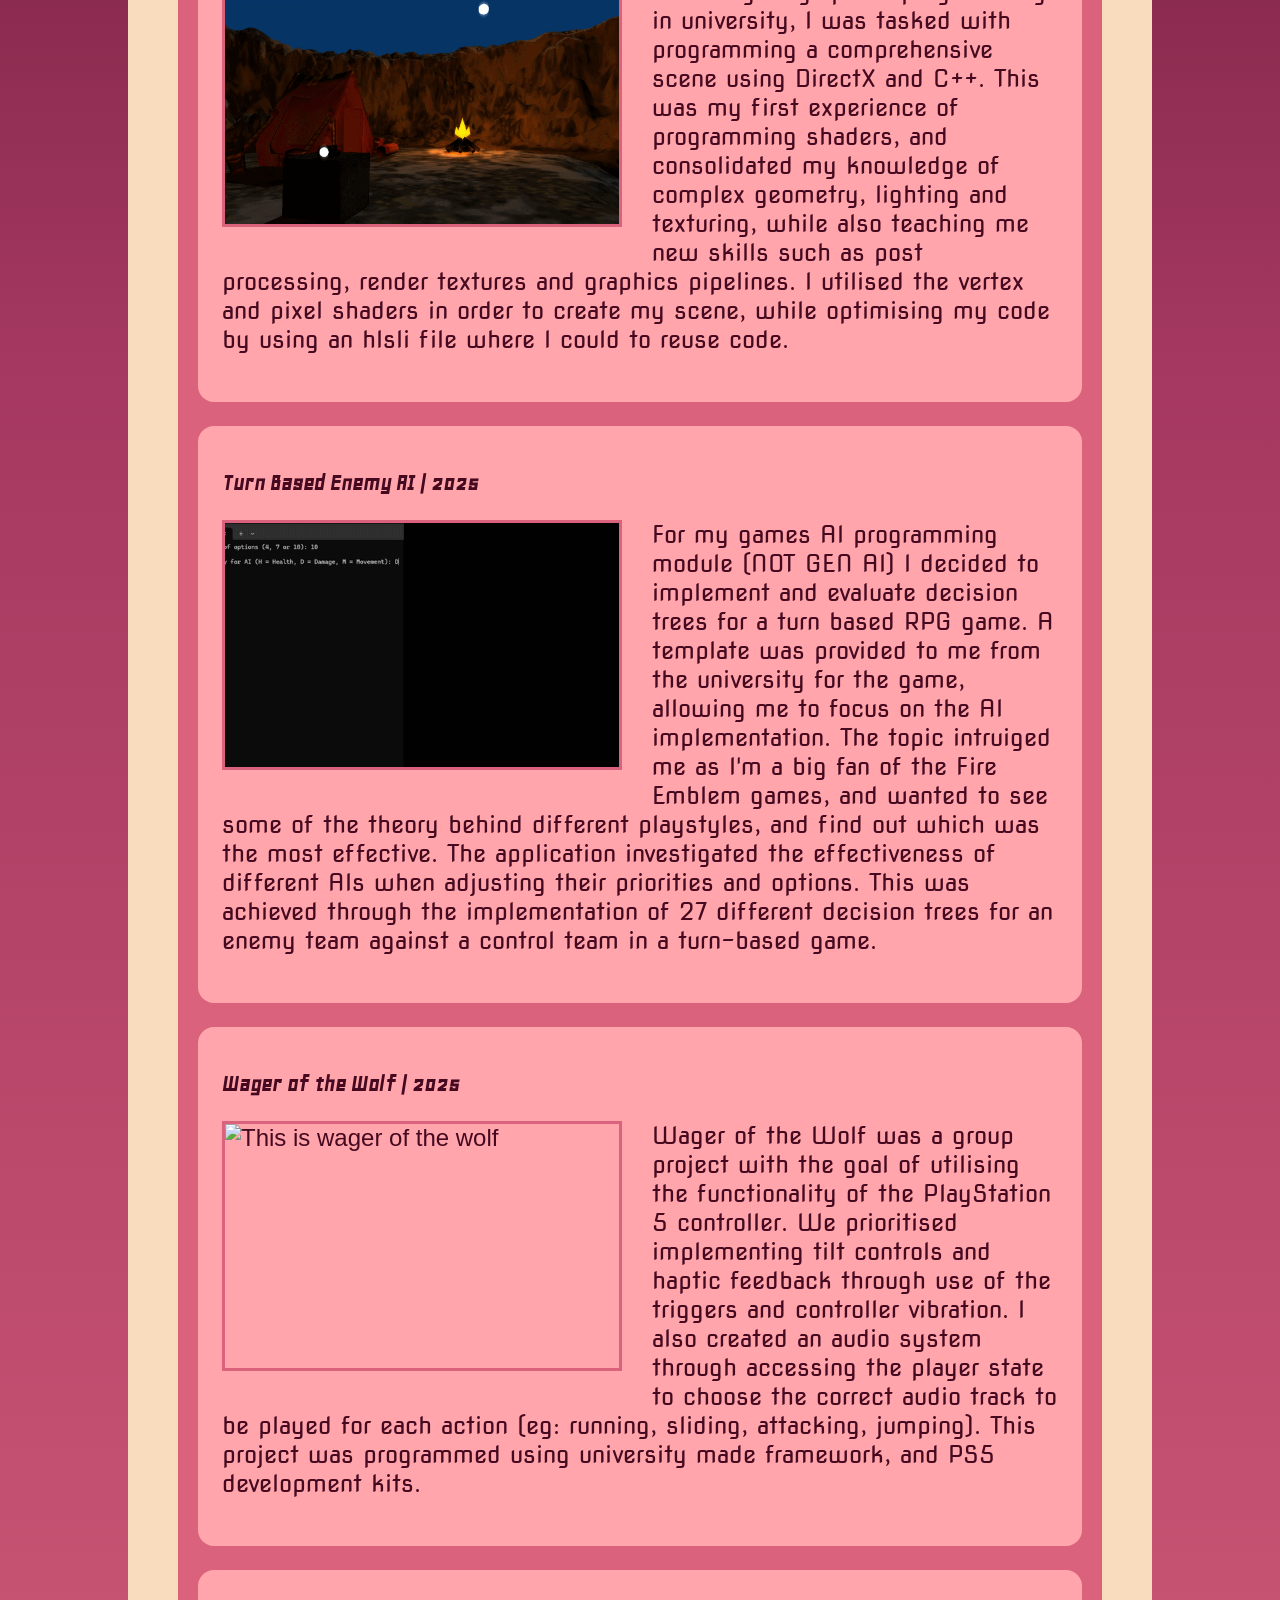
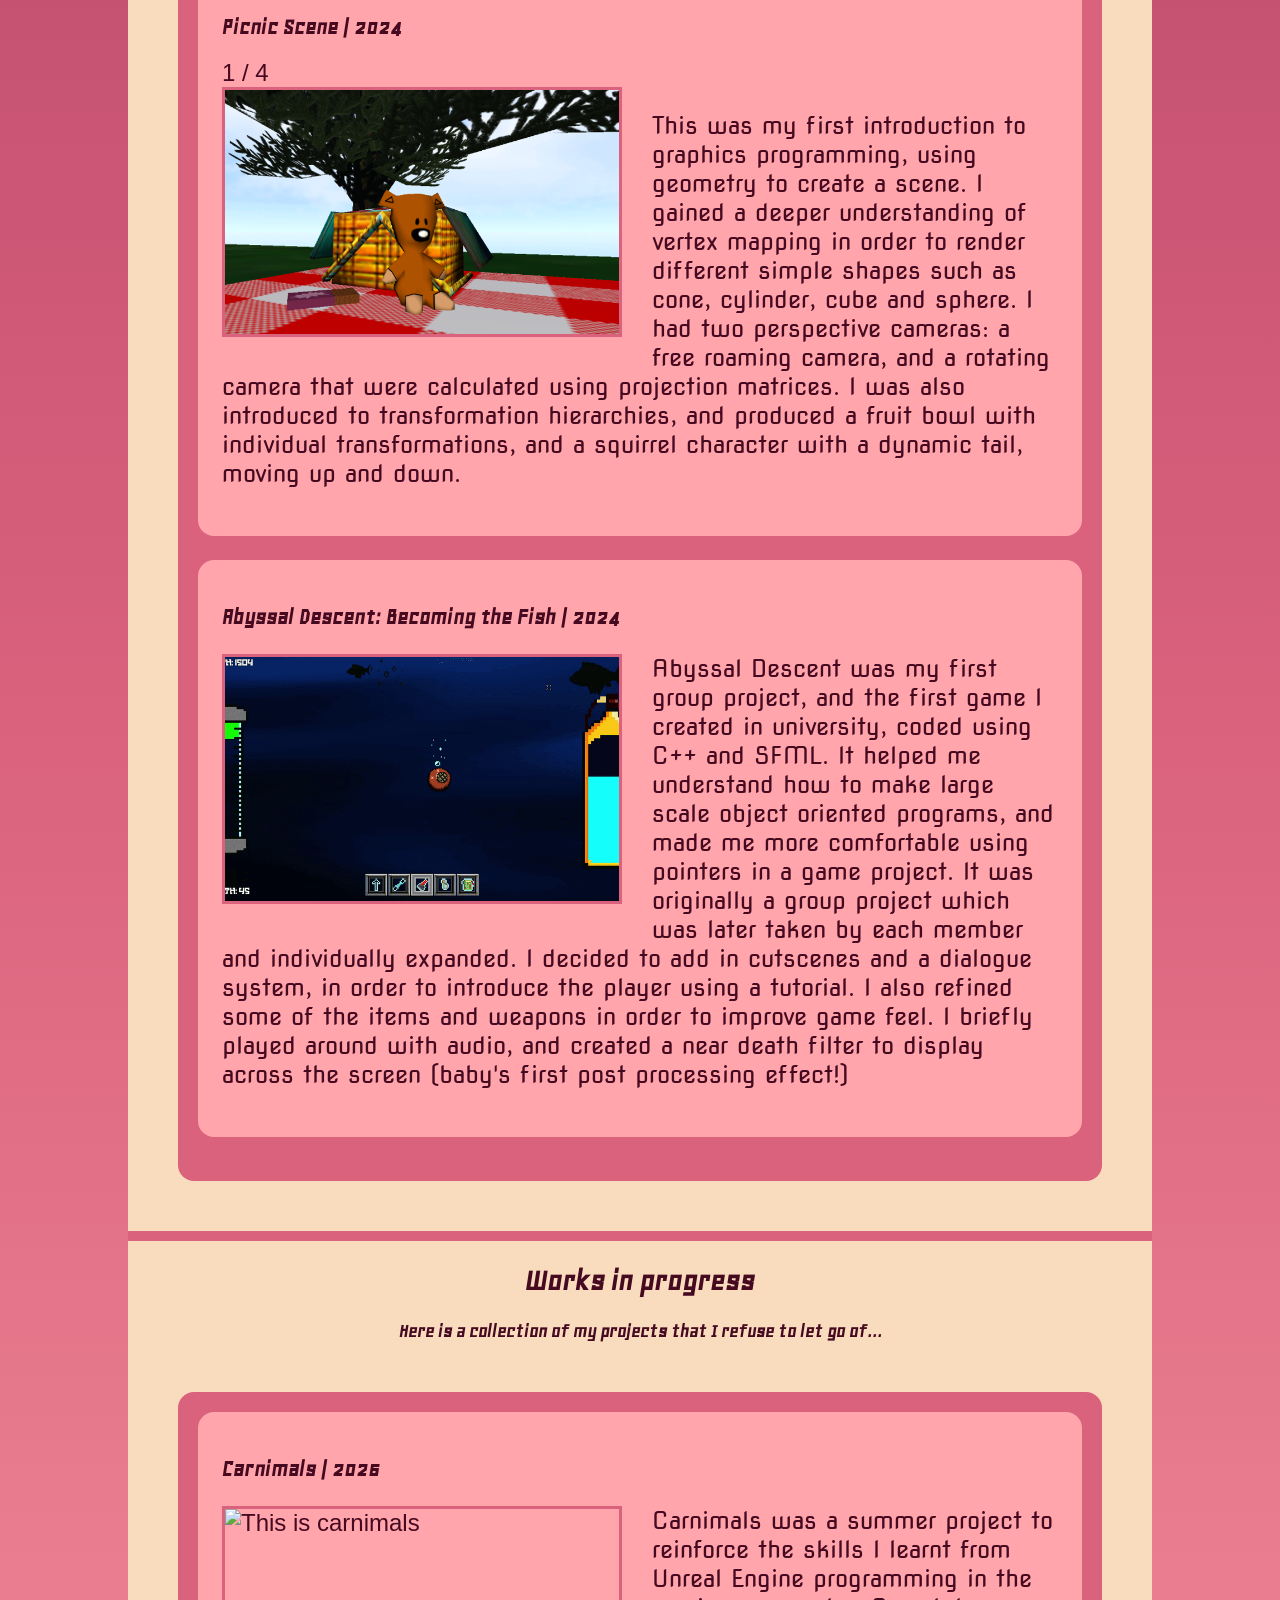
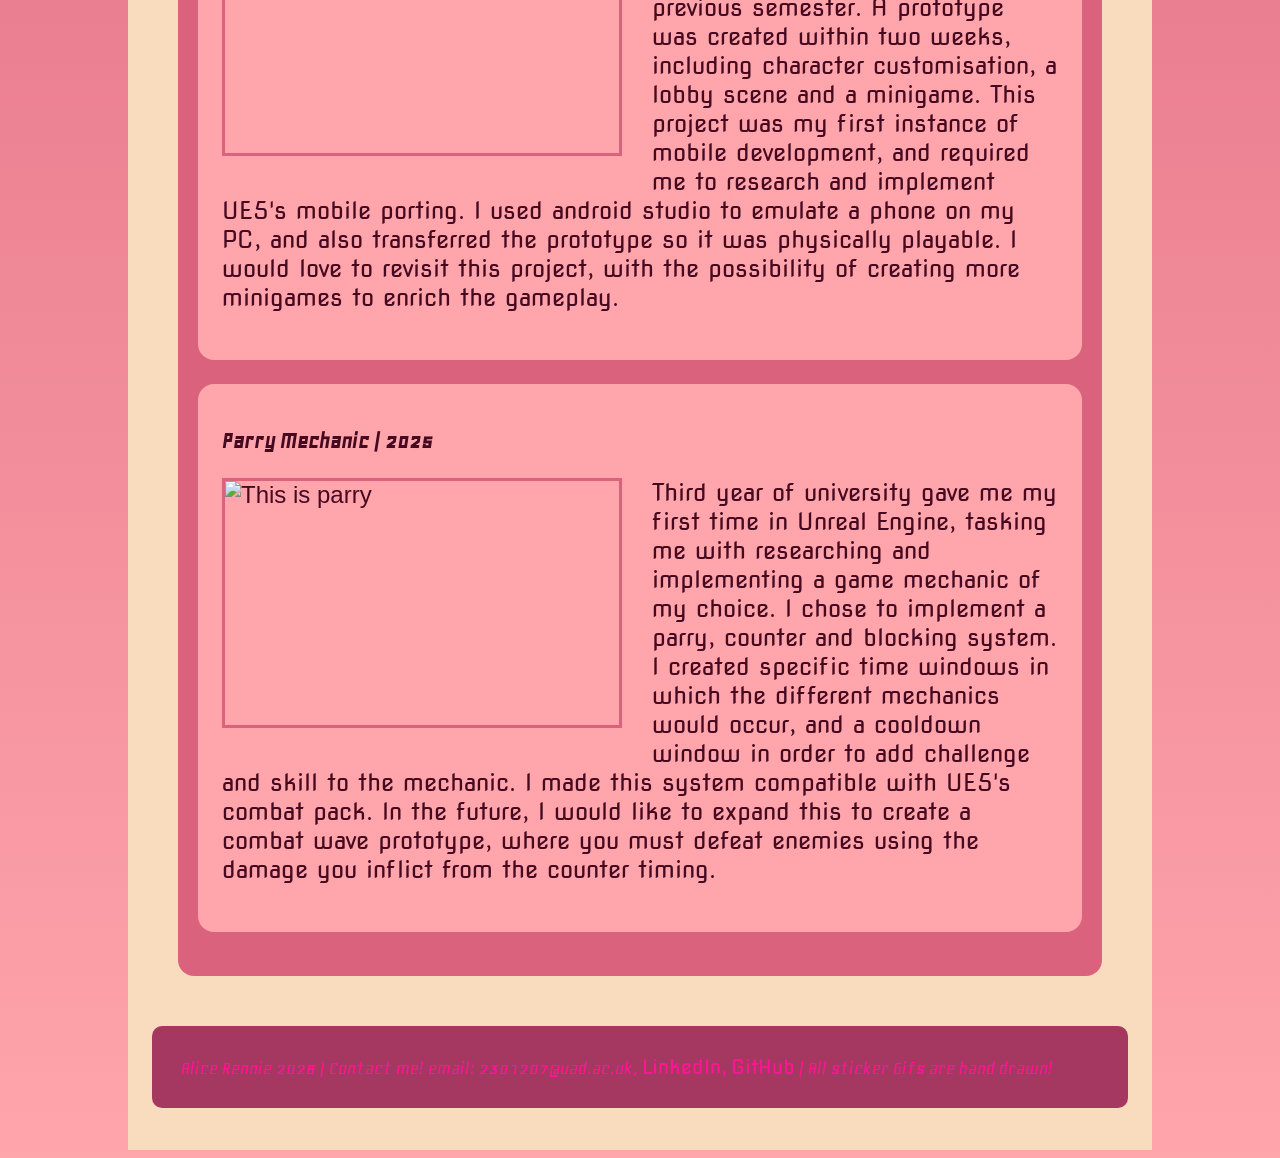
==== commit 867e7239: "hopefully fixing gif pathway fr now" ====
--- a/index.html
+++ b/index.html
@@ -14,7 +14,7 @@
 
 <div class="header">
   <img class = "sticker" src="Media\animatedIcon.gif" alt="This is my icon!" style="right:100px;top:150px;">
-  <img class = "sticker" src="Media\wiiremote.gif" alt="This is my wiiremote!" style="left:125px;top:150px;">
+  <img class = "sticker" src="Media\wiimote.gif" alt="This is my wiiremote!" style="left:125px;top:150px;">
   <h1 class = "boldTitle" style="color:#f9dbbd;margin:auto">Alice Rennie</h1>
   <p class = "boldTitle" style="color:#f9dbbd;margin:auto">Personal Portfolio</p>
 </div>
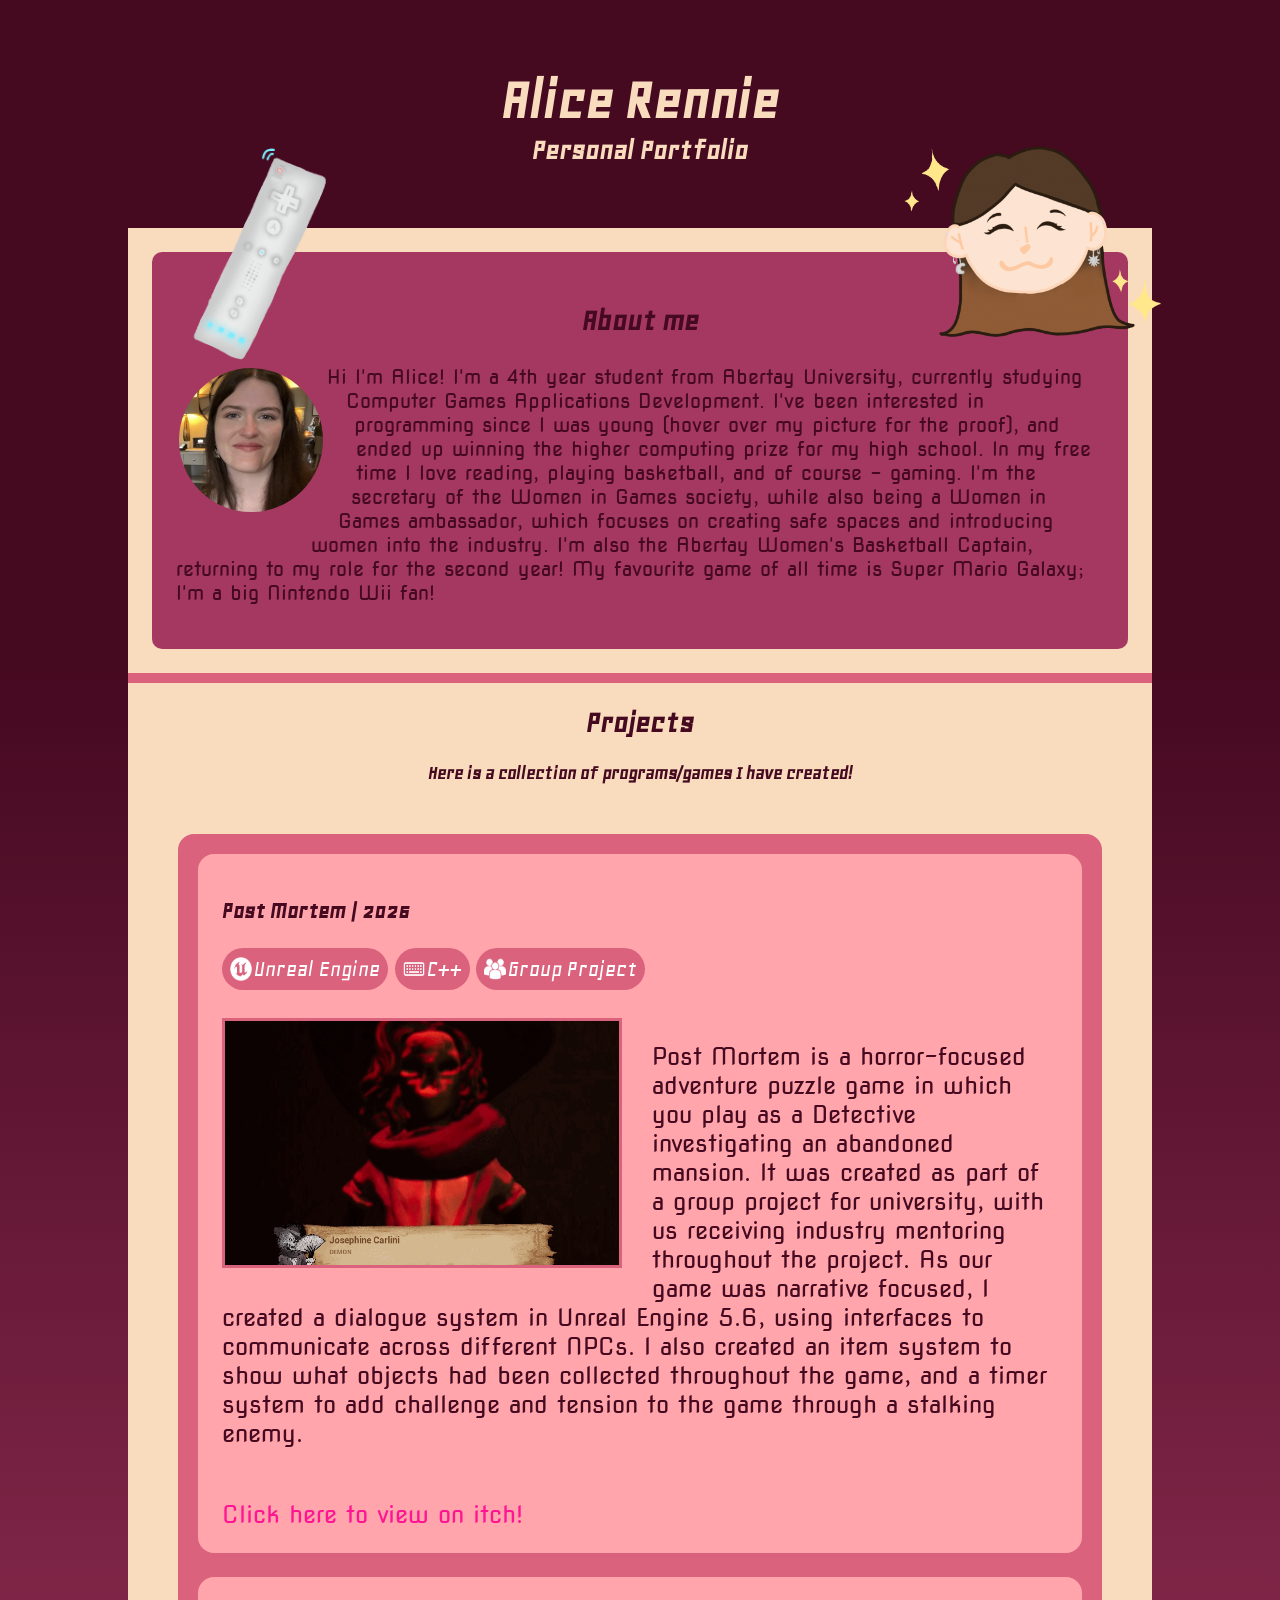
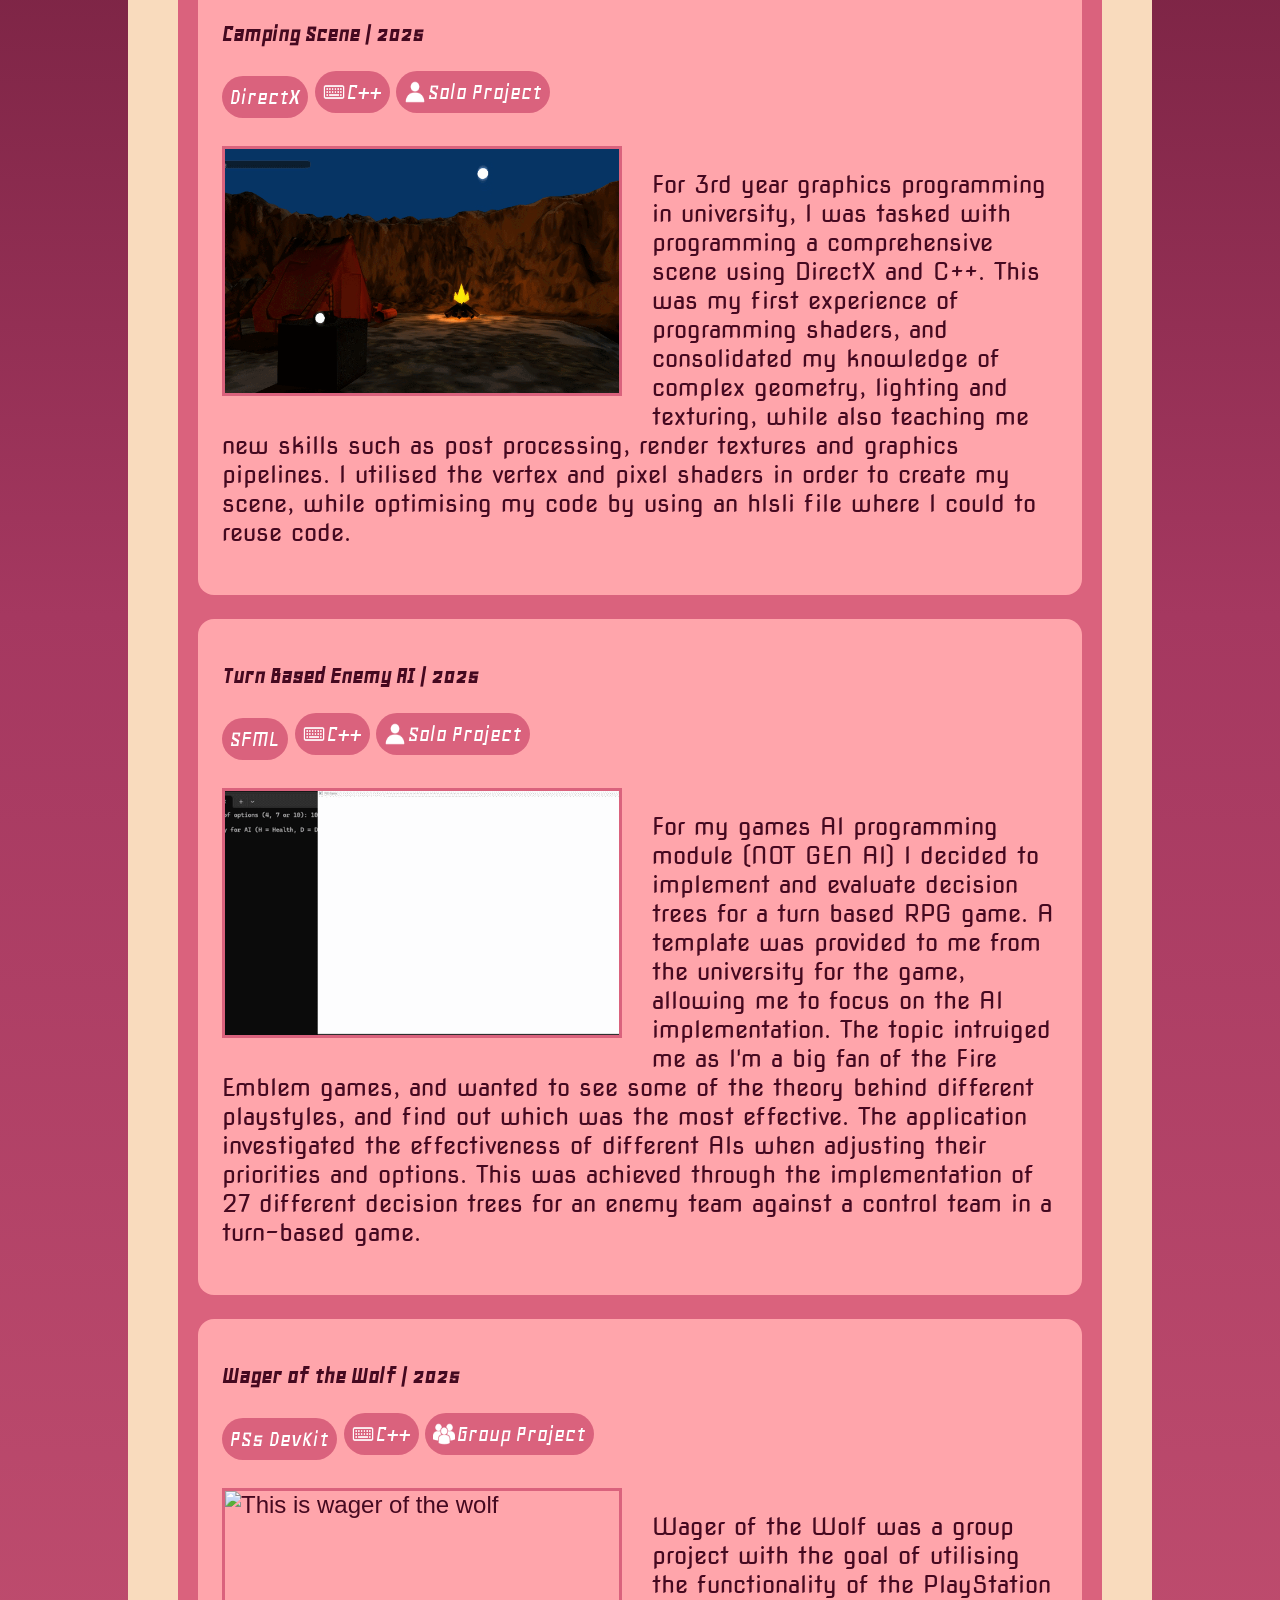
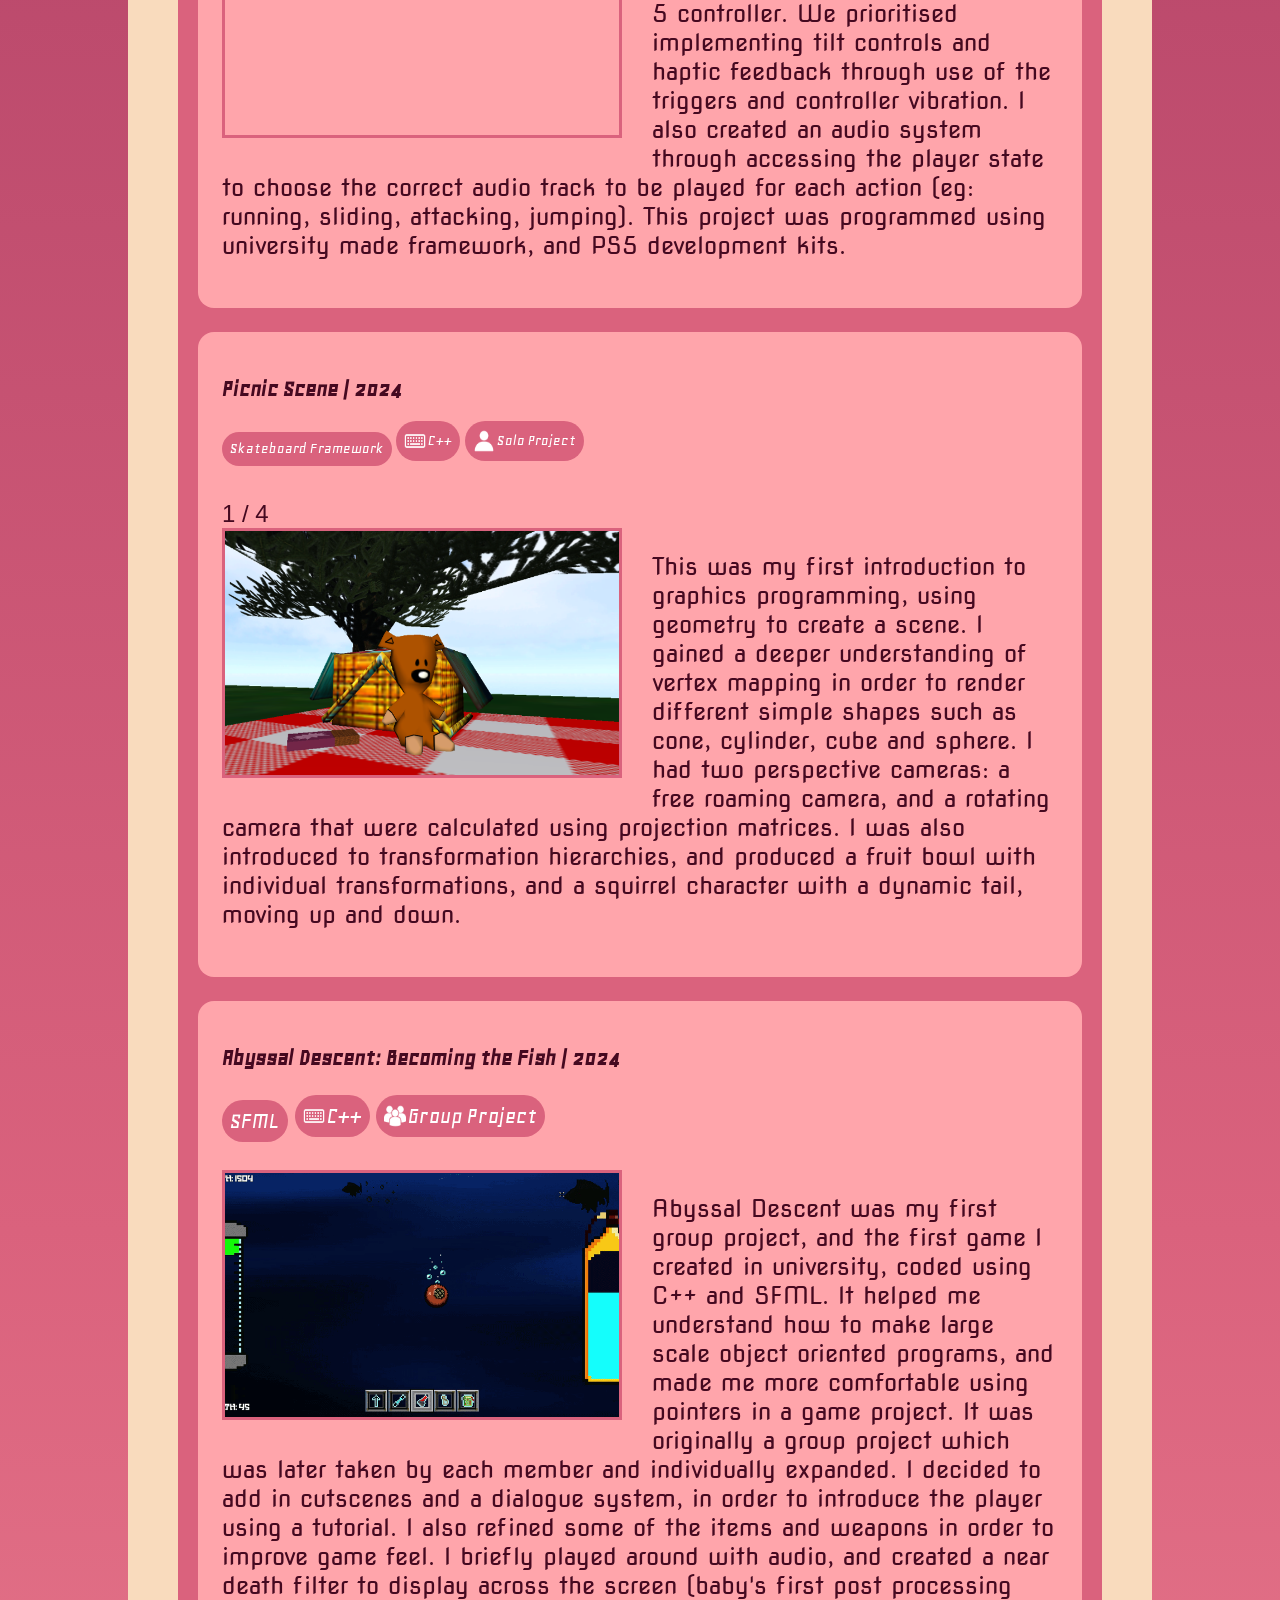
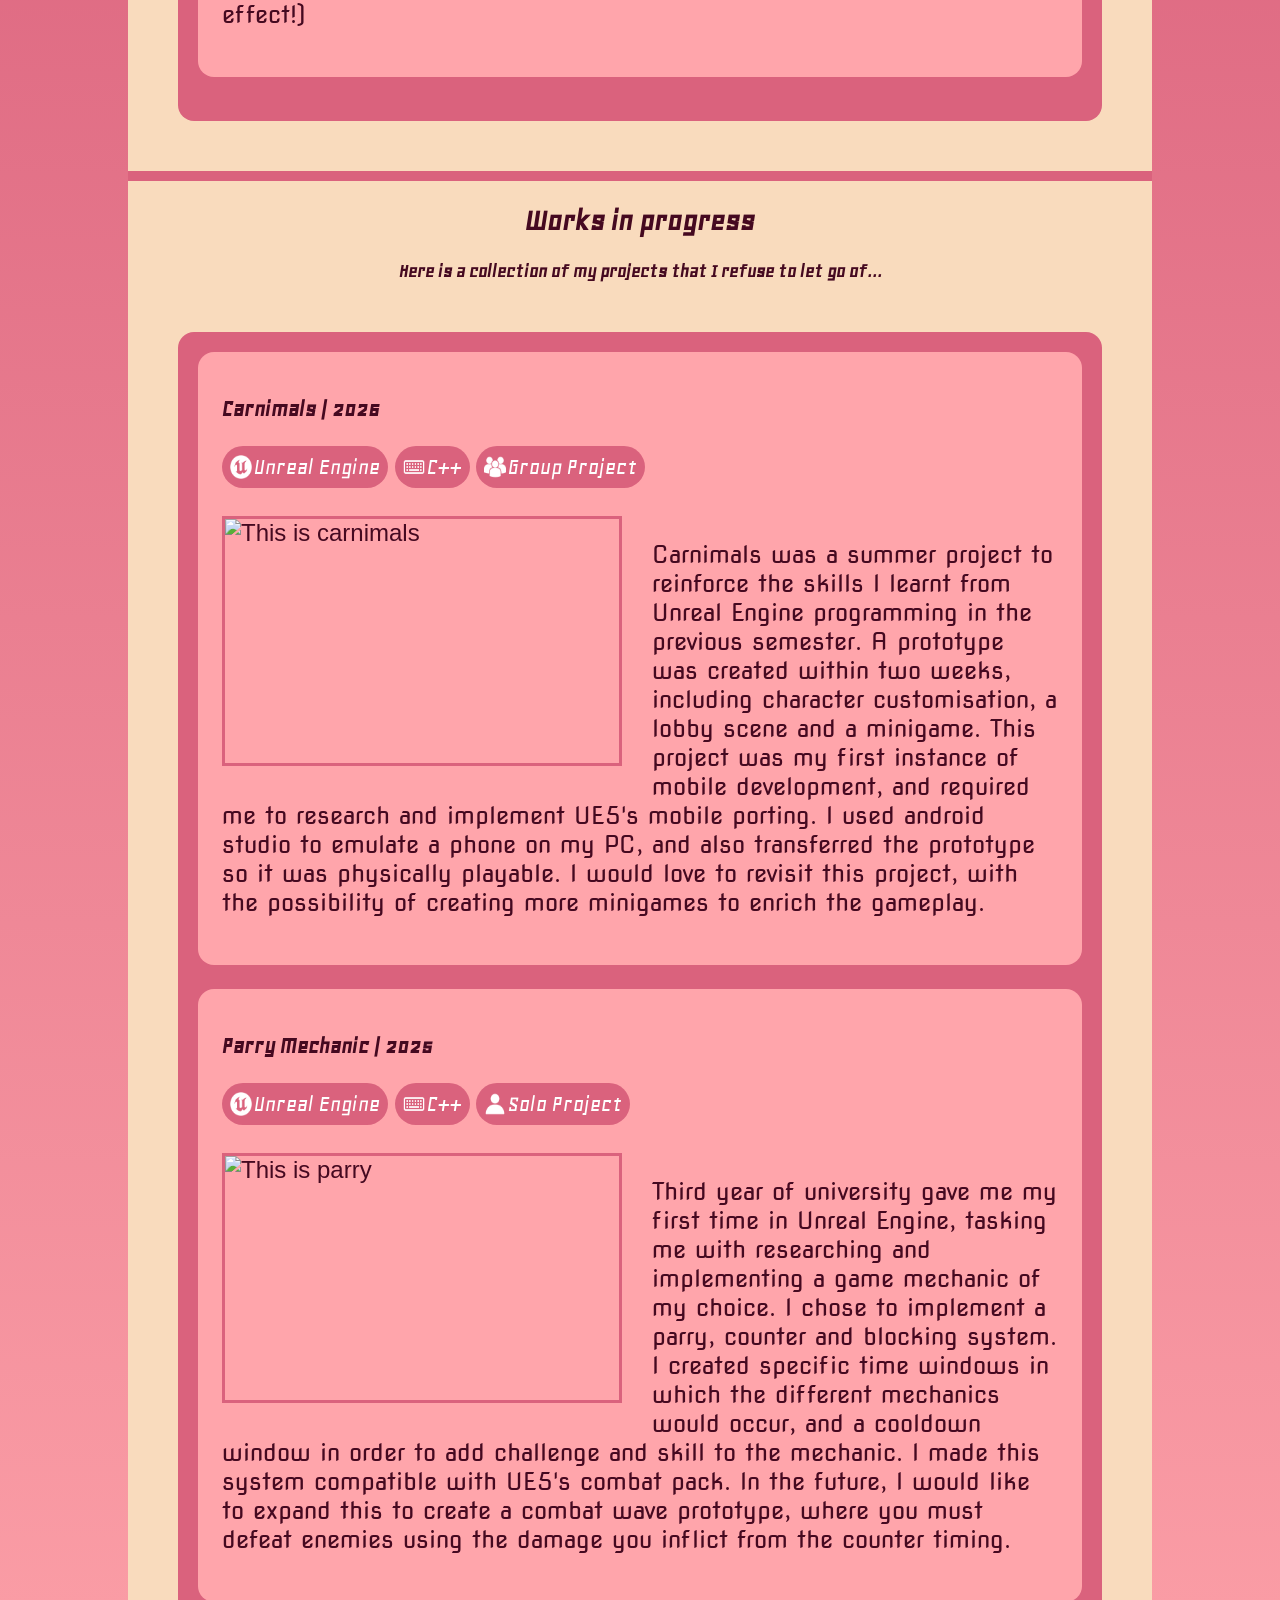
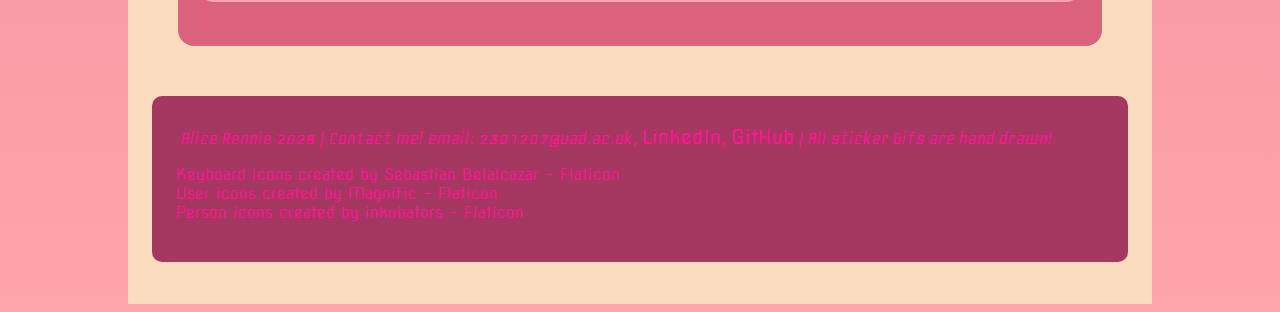
==== commit 29d43086: "added tags for each project still need to centre the ones without images, or add images" ====
--- a/index.html
+++ b/index.html
@@ -52,6 +52,11 @@
 		<h2 class = "boldTitle">Post Mortem | 2026</h2>
 		<div class="descriptionText">
 			<p>
+			<span class = "tag"><img class = "iconIMG" src="Media\UELogo.png">Unreal Engine</span>
+			<span class = "tag"><img class = "iconIMG" src="Media\keyboardIcon.png">C++</span>
+			<span class = "tag"><img class = "iconIMG" src="Media\groupIcon.png">Group Project</span>
+			<br>
+			<br>
 			<img class="gameImage" src="Media\PostMortem.gif" alt="This is post mortem">
 			</p>
 			<p class = "paragraphFont">Post Mortem is a horror-focused adventure puzzle game in which you play as a Detective investigating an abandoned mansion. 
@@ -66,7 +71,14 @@
 	<section class="gameSection">
 		<h2 class = "boldTitle">Camping Scene | 2025</h2>
 		<div class="descriptionText">
+			<p>
+			<span class = "tag">DirectX</span>
+			<span class = "tag"><img class = "iconIMG" src="Media\keyboardIcon.png">C++</span>
+			<span class = "tag"><img class = "iconIMG" src="Media\soloIcon.png">Solo Project</span>
+			<br>
+			<br>
 			<img class="gameImage" src="Media\CampingScene.gif" alt="This is camping">
+			</p>
 			<p class = "paragraphFont">For 3rd year graphics programming in university, I was tasked with programming a comprehensive scene using DirectX and C++. 
 			This was my first experience of programming shaders, and consolidated my knowledge of complex geometry, lighting and texturing, 
 			while also teaching me new skills such as post processing, render textures and graphics pipelines. 
@@ -77,7 +89,14 @@
 	<section class="gameSection">
 		<h2 class = "boldTitle">Turn Based Enemy AI | 2025</h2>
 		<div class="descriptionText">
+			<p>
+			<span class = "tag">SFML</span>
+			<span class = "tag"><img class = "iconIMG" src="Media\keyboardIcon.png">C++</span>
+			<span class = "tag"><img class = "iconIMG" src="Media\soloIcon.png">Solo Project</span>
+			<br>
+			<br>
 			<img class="gameImage" src="Media\TurnBasedRPG.gif" alt="This is camping">
+			</p>
 			<p class = "paragraphFont">For my games AI programming module (NOT GEN AI) I decided to implement and evaluate decision trees for a turn based RPG game. 
 				A template was provided to me from the university for the game, allowing me to focus on the AI implementation.
 				The topic intruiged me as I'm a big fan of the Fire Emblem games, and wanted to see some of the theory behind different playstyles, and find out which was the most effective.
@@ -91,7 +110,14 @@
 	<section class="gameSection">
 		<h2 class = "boldTitle">Wager of the Wolf | 2025</h2>
 		<div class="descriptionText">
+			<p>
+			<span class = "tag">PS5 DevKit</span>
+			<span class = "tag"><img class = "iconIMG" src="Media\keyboardIcon.png">C++</span>
+			<span class = "tag"><img class = "iconIMG" src="Media\groupIcon.png">Group Project</span>
+			<br>
+			<br>
 			<img class="gameImage" src="Media\WageroftheWolf.gif" alt="This is wager of the wolf">
+			</p>
 			<p class = "paragraphFont">Wager of the Wolf was a group project with the goal of utilising the functionality of the PlayStation 5 controller. 
 			We prioritised implementing tilt controls and haptic feedback through use of the triggers and controller vibration. 
 			I also created an audio system through accessing the player state to choose the correct audio track to be played for each action (eg: running, sliding, attacking, jumping). 
@@ -102,6 +128,12 @@
 	<section class="gameSection">
 		<h2 class = "boldTitle">Picnic Scene | 2024</h2>
 		
+		<p>
+			<span class = "tag">Skateboard Framework</span>
+			<span class = "tag"><img class = "iconIMG" src="Media\keyboardIcon.png">C++</span>
+			<span class = "tag"><img class = "iconIMG" src="Media\soloIcon.png">Solo Project</span>
+			<br>
+			<br>
 		<div class="descriptionText">
 		
 			<!-- creating a slideshow for the picnic pictures-->
@@ -129,6 +161,7 @@
 			  </div>
 			
 			</div>
+			</p>
 		
 			<p class = "paragraphFont">This was my first introduction to graphics programming, using geometry to create a scene. 
 			I gained a deeper understanding of vertex mapping in order to render different simple shapes such as cone, cylinder, cube and sphere. 
@@ -141,7 +174,14 @@
 	<section class="gameSection">
 		<h2 class = "boldTitle">Abyssal Descent: Becoming the Fish | 2024</h2>
 		<div class="descriptionText">
+			<p>
+			<span class = "tag">SFML</span>
+			<span class = "tag"><img class = "iconIMG" src="Media\keyboardIcon.png">C++</span>
+			<span class = "tag"><img class = "iconIMG" src="Media\groupIcon.png">Group Project</span>
+			<br>
+			<br>
 			<img class="gameImage" src="Media\AbyssalDescentBTF.gif" alt="This is becoming the fish">
+			</p>
 			<p class = "paragraphFont">Abyssal Descent was my first group project, and the first game I created in university, coded using C++ and SFML. 
 			It helped me understand how to make large scale object oriented programs, and made me more comfortable using pointers in a game project. 
 			It was originally a group project which was later taken by each member and individually expanded. 
@@ -161,7 +201,14 @@
 	<section class="gameSection">
 		<h2 class = "boldTitle">Carnimals | 2026</h2>
 		<div class="descriptionText">
+			<p>
+			<span class = "tag"><img class = "iconIMG" src="Media\UELogo.png">Unreal Engine</span>
+			<span class = "tag"><img class = "iconIMG" src="Media\keyboardIcon.png">C++</span>
+			<span class = "tag"><img class = "iconIMG" src="Media\groupIcon.png">Group Project</span>
+			<br>
+			<br>
 			<img class="gameImage" src="Media\Carnimals.gif" alt="This is carnimals">
+			</p>
 			<p class = "paragraphFont">Carnimals was a summer project to reinforce the skills I learnt from Unreal Engine programming in the previous semester. 
 			A prototype was created within two weeks, including character customisation, a lobby scene and a minigame. 
 			This project was my first instance of mobile development, and required me to research and implement UE5's mobile porting. 
@@ -173,7 +220,14 @@
 	<section class="gameSection">
 		<h2 class = "boldTitle">Parry Mechanic | 2025</h2>
 		<div class="descriptionText">
+			<p>
+			<span class = "tag"><img class = "iconIMG" src="Media\UELogo.png">Unreal Engine</span>
+			<span class = "tag"><img class = "iconIMG" src="Media\keyboardIcon.png">C++</span>
+			<span class = "tag"><img class = "iconIMG" src="Media\soloIcon.png">Solo Project</span>
+			<br>
+			<br>
 			<img class="gameImage" src="Media\ParryMechanic.gif" alt="This is parry">
+			</p>
 			<p class = "paragraphFont">Third year of university gave me my first time in Unreal Engine, tasking me with researching and implementing a game mechanic of my choice.
 			I chose to implement a parry, counter and blocking system. 
 			I created specific time windows in which the different mechanics would occur, and a cooldown window in order to add challenge and skill to the mechanic. 
@@ -258,6 +312,13 @@
 
 <footer>
 <p class="footerStyle", style="color: #FF1493;font-size:125%;"> Alice Rennie 2026 | Contact me! email: 2301207@uad.ac.uk, <a class = "underline" href="https://www.linkedin.com/in/alice-rennie-3b785534a/">LinkedIn,</a> <a class = "underline" href="https://github.com/alleyw4y">GitHub</a> | All sticker Gifs are hand drawn!</p>
+<p> 
+<a class="underline" href="https://www.flaticon.com/free-icons/keyboard" title="keyboard icons">Keyboard icons created by Sebastian Belalcazar - Flaticon</a>
+<br>
+<a class="underline" href="https://www.flaticon.com/free-icons/user" title="user icons">User icons created by Magnific - Flaticon</a>
+<br>
+<a class="underline" href="https://www.flaticon.com/free-icons/person" title="person icons">Person icons created by inkubators - Flaticon</a>
+</p>
 </footer>
 <br>
 </html>
--- a/style.css
+++ b/style.css
@@ -188,6 +188,23 @@
 	max-width:400px;
 }
 
+.tag {
+  background-color: #da627d;
+  color: white;
+  padding: 8px 8px;
+  text-align: center;
+  border-radius: 100px;
+  font-family: "Geo", sans-serif;
+  display: inline-flex;
+  align-items: center;
+}
+
+.iconIMG {
+	width: 24px;
+	height: 24px;
+	padding-right: 2px;
+}
+
 ul
 {
 	list-style-type: none;
@@ -239,33 +256,6 @@
   display: none;
 }
 
-/* Next & previous buttons */
-.prev, .next {
-  cursor: pointer;
-  position: absolute;
-  top: 50%;
-  width: auto;
-  margin-top: -22px;
-  padding: 16px;
-  color: white;
-  font-weight: bold;
-  font-size: 18px;
-  transition: 0.6s ease;
-  border-radius: 0 3px 3px 0;
-  user-select: none;
-}
-
-/* Position the "next button" to the right */
-.next {
-  right: 0;
-  border-radius: 3px 0 0 3px;
-}
-
-/* On hover, add a black background color with a little bit see-through */
-.prev:hover, .next:hover {
-  background-color: rgba(0,0,0,0.8);
-}
-
 /* Number text (1/3 etc) */
 .numbertext {
   color: #f2f2f2;
@@ -275,19 +265,8 @@
   top: 0;
 }
 
-/* The dots/bullets/indicators */
-.dot {
-  cursor: pointer;
-  height: 15px;
-  width: 15px;
-  margin: 0 2px;
-  background-color: #bbb;
-  border-radius: 50%;
-  display: inline-block;
-  transition: background-color 0.6s ease;
-}
-
-.active, .dot:hover {
+
+.active, {
   background-color: #717171;
 }
 
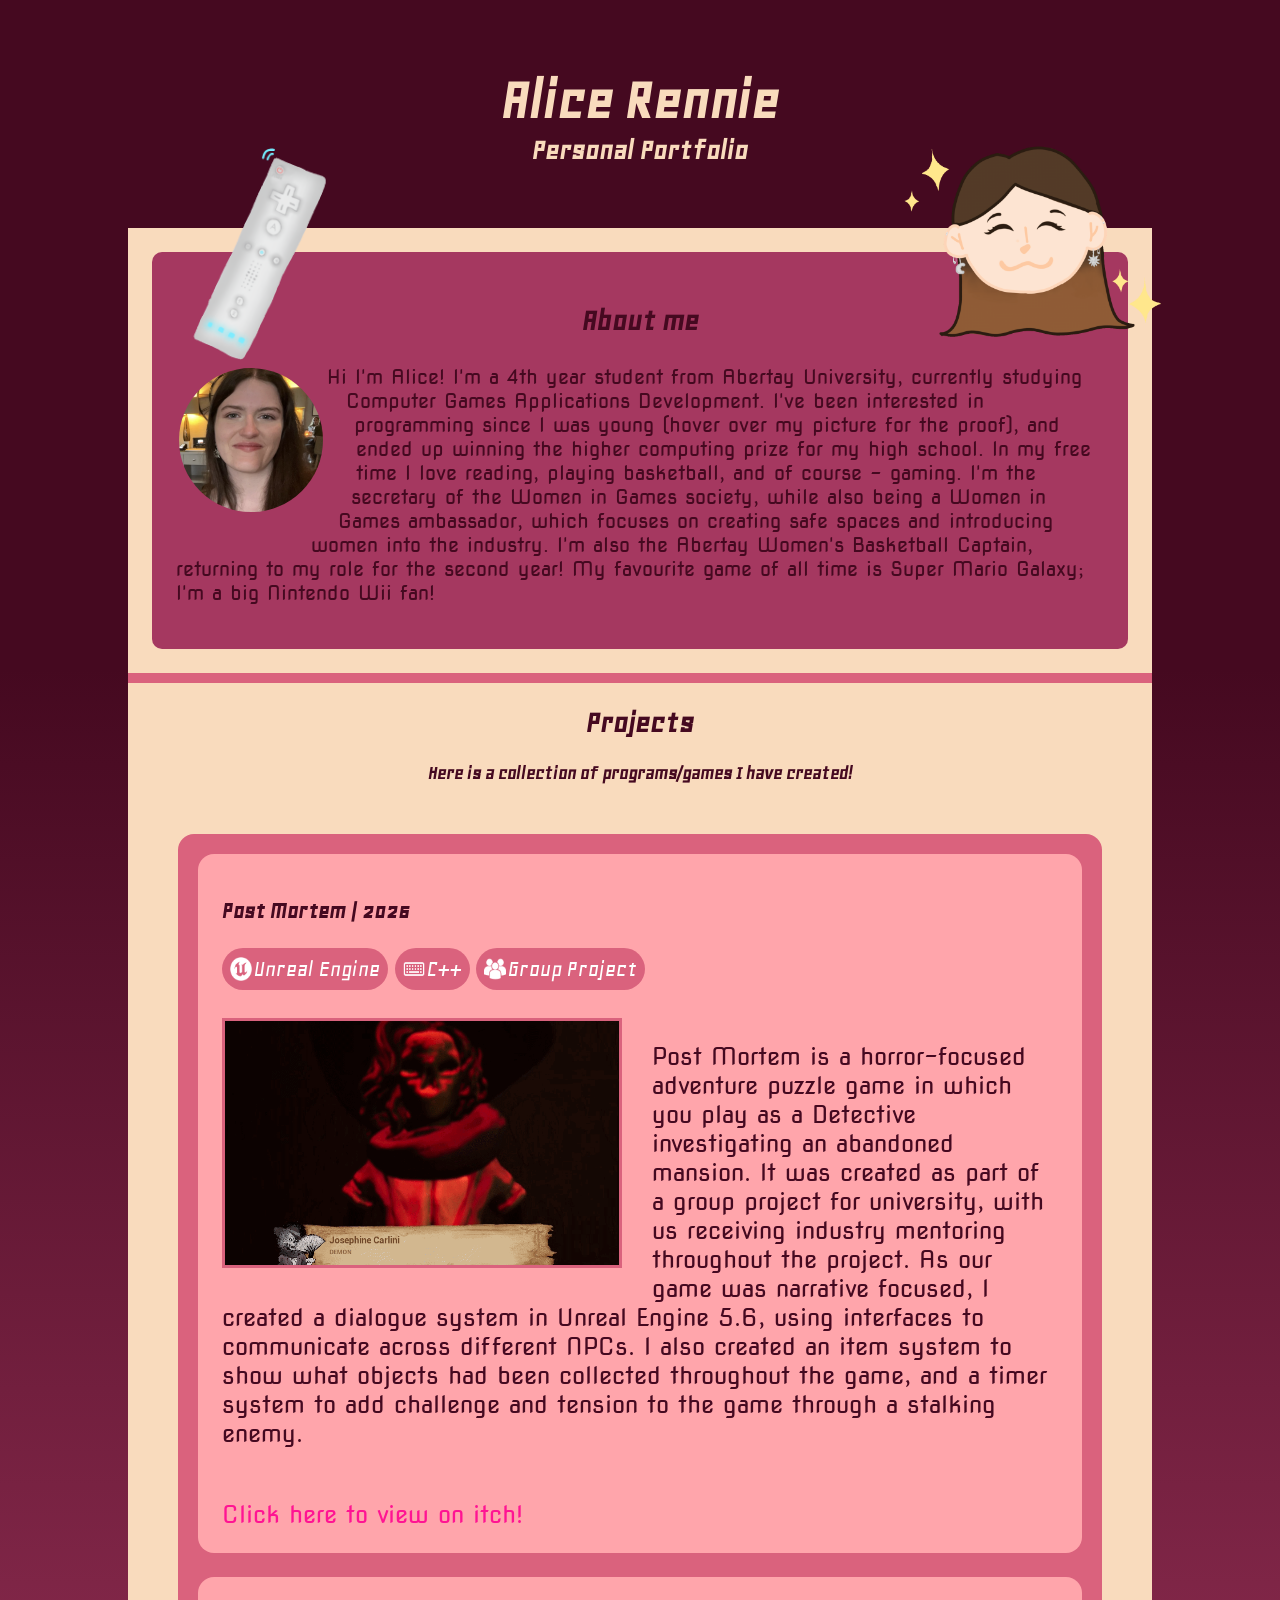
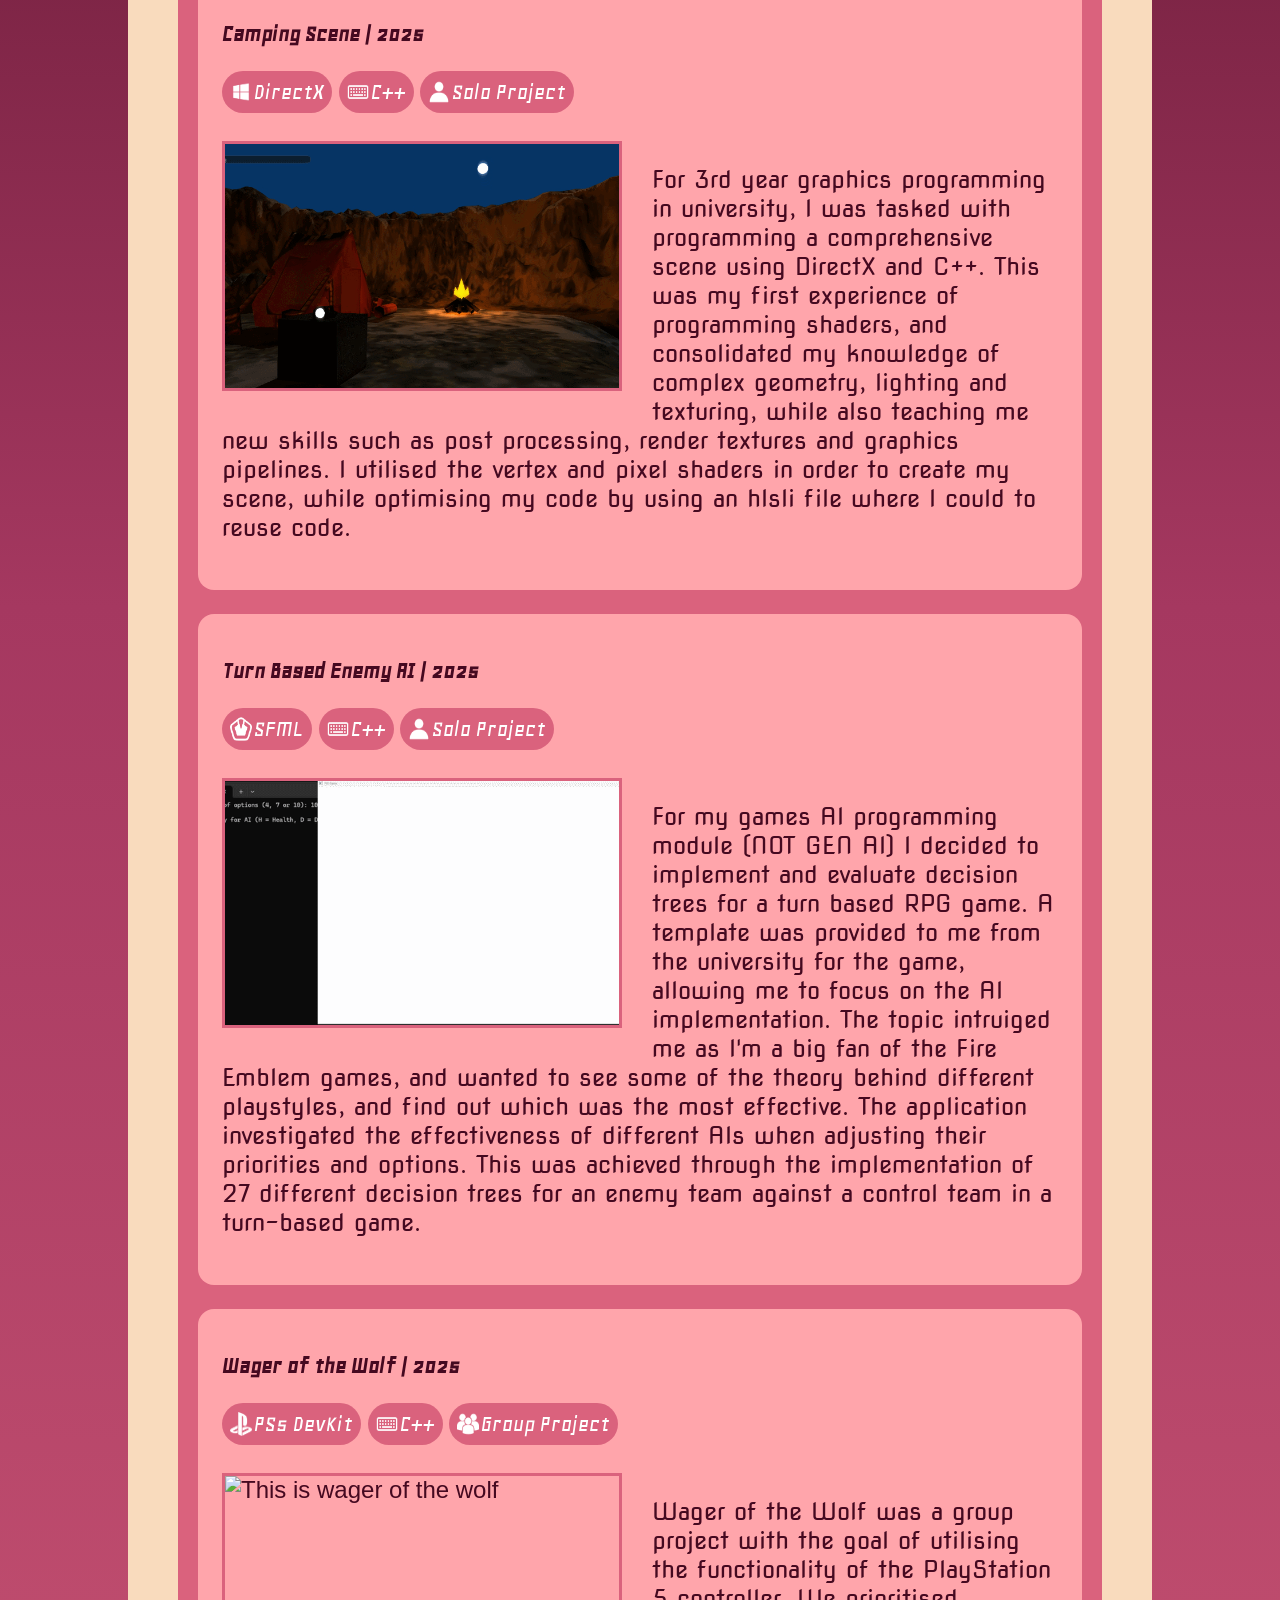
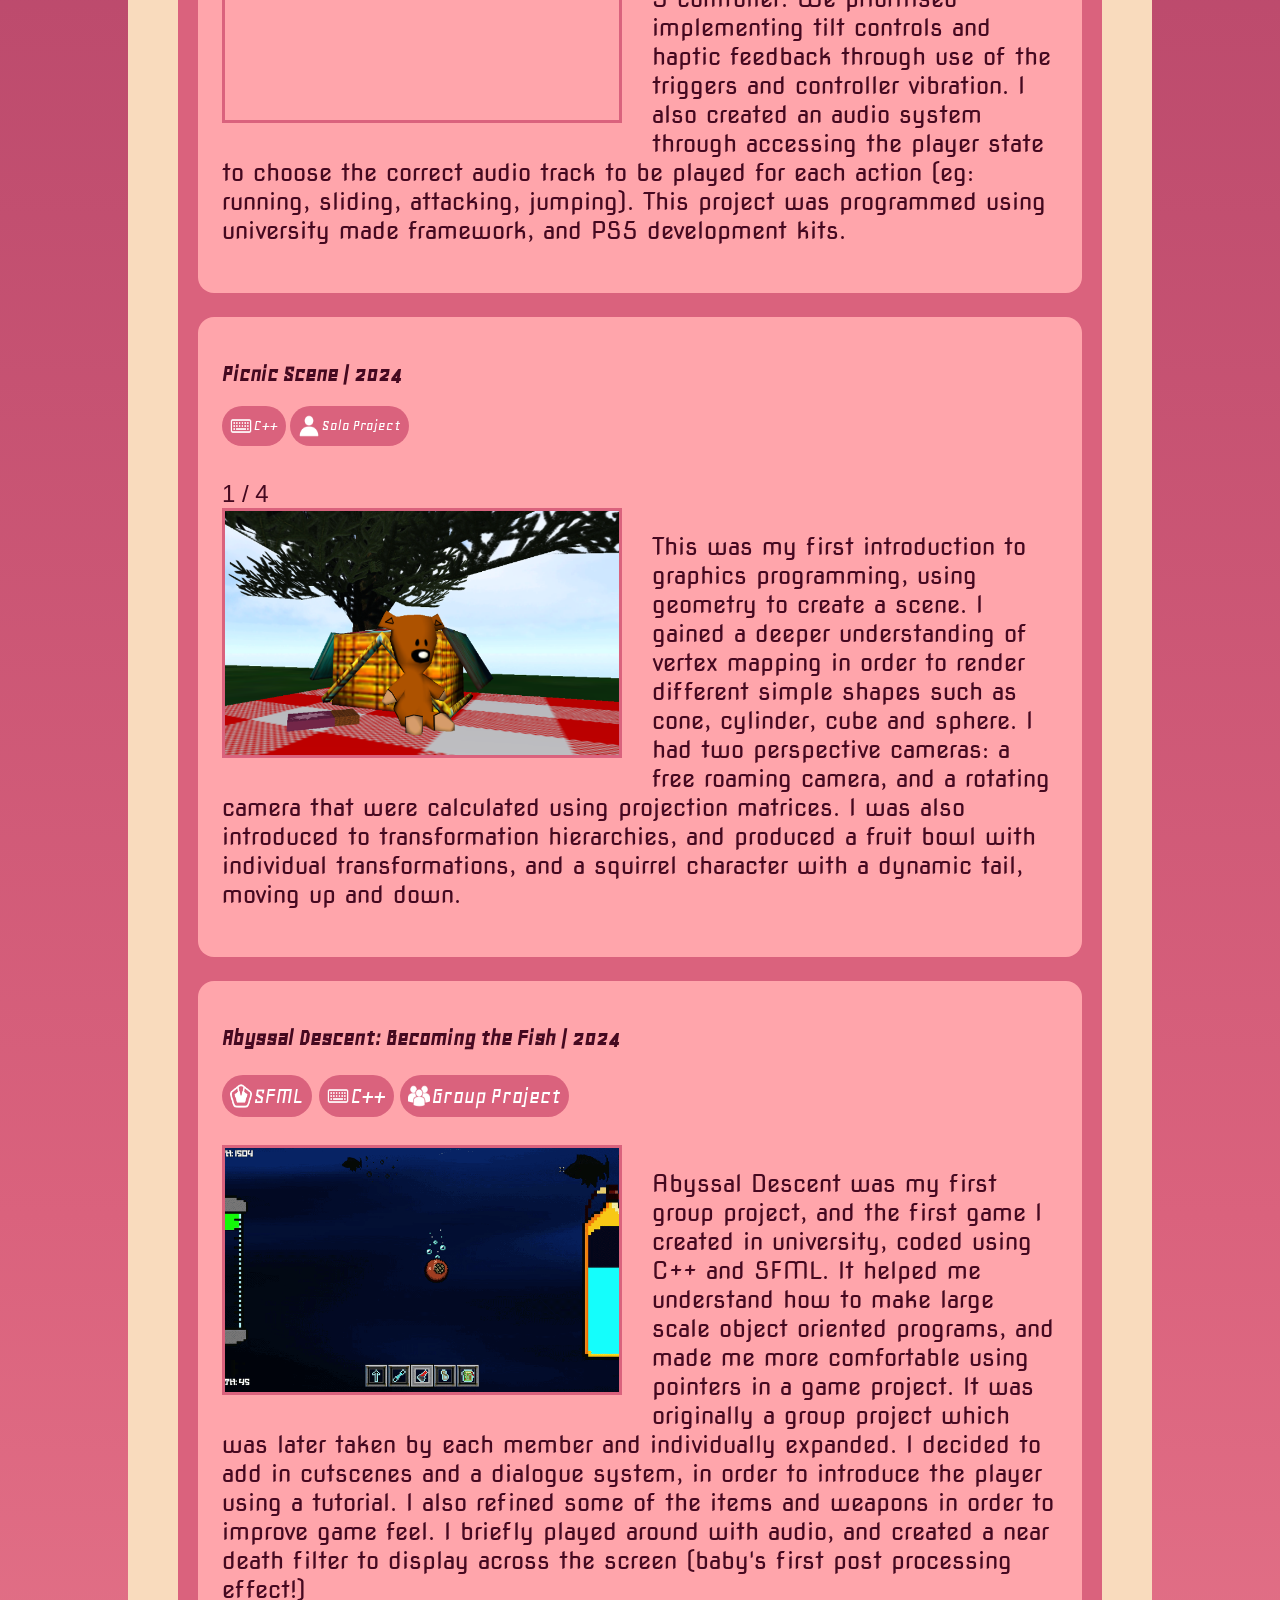
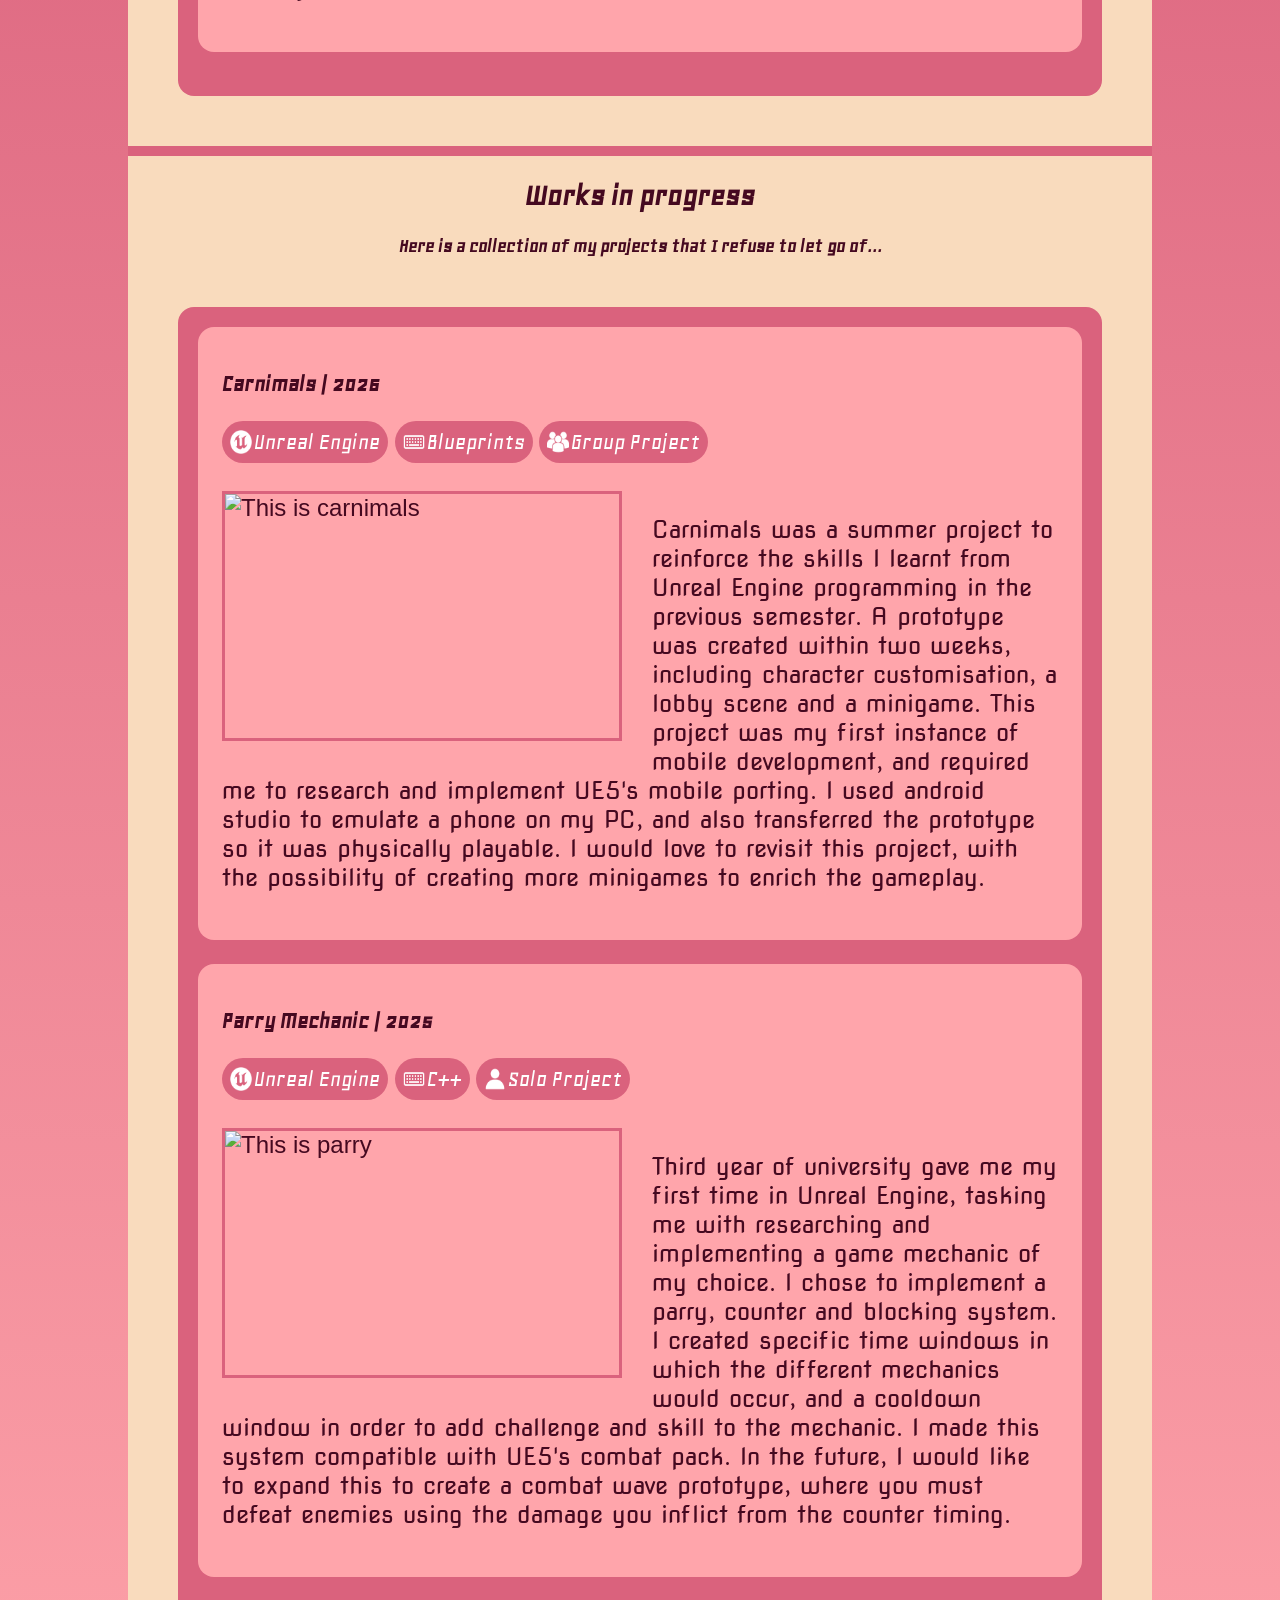
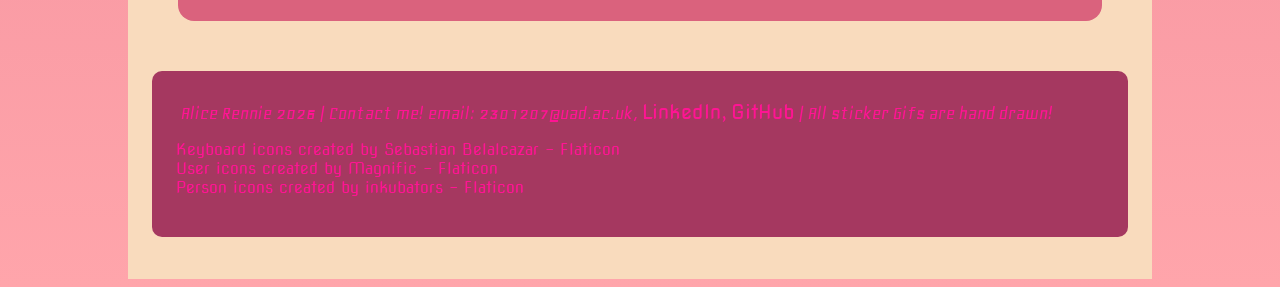
==== commit 80c29fe1: "added css for filter tags, need to add javascript https://www.w3schools.com/howto/howto_js_filter_el" ====
--- a/index.html
+++ b/index.html
@@ -72,7 +72,7 @@
 		<h2 class = "boldTitle">Camping Scene | 2025</h2>
 		<div class="descriptionText">
 			<p>
-			<span class = "tag">DirectX</span>
+			<span class = "tag"><img class = "iconIMG" src="Media\WindowsLogo.png">DirectX</span>
 			<span class = "tag"><img class = "iconIMG" src="Media\keyboardIcon.png">C++</span>
 			<span class = "tag"><img class = "iconIMG" src="Media\soloIcon.png">Solo Project</span>
 			<br>
@@ -90,7 +90,7 @@
 		<h2 class = "boldTitle">Turn Based Enemy AI | 2025</h2>
 		<div class="descriptionText">
 			<p>
-			<span class = "tag">SFML</span>
+			<span class = "tag"><img class = "iconIMG" src="Media\SFMLLogo.png">SFML</span>
 			<span class = "tag"><img class = "iconIMG" src="Media\keyboardIcon.png">C++</span>
 			<span class = "tag"><img class = "iconIMG" src="Media\soloIcon.png">Solo Project</span>
 			<br>
@@ -111,7 +111,7 @@
 		<h2 class = "boldTitle">Wager of the Wolf | 2025</h2>
 		<div class="descriptionText">
 			<p>
-			<span class = "tag">PS5 DevKit</span>
+			<span class = "tag"><img class = "iconIMG" src="Media\PlaystationLogo.png">PS5 DevKit</span>
 			<span class = "tag"><img class = "iconIMG" src="Media\keyboardIcon.png">C++</span>
 			<span class = "tag"><img class = "iconIMG" src="Media\groupIcon.png">Group Project</span>
 			<br>
@@ -129,7 +129,6 @@
 		<h2 class = "boldTitle">Picnic Scene | 2024</h2>
 		
 		<p>
-			<span class = "tag">Skateboard Framework</span>
 			<span class = "tag"><img class = "iconIMG" src="Media\keyboardIcon.png">C++</span>
 			<span class = "tag"><img class = "iconIMG" src="Media\soloIcon.png">Solo Project</span>
 			<br>
@@ -175,7 +174,7 @@
 		<h2 class = "boldTitle">Abyssal Descent: Becoming the Fish | 2024</h2>
 		<div class="descriptionText">
 			<p>
-			<span class = "tag">SFML</span>
+			<span class = "tag"><img class = "iconIMG" src="Media\SFMLLogo.png">SFML</span>
 			<span class = "tag"><img class = "iconIMG" src="Media\keyboardIcon.png">C++</span>
 			<span class = "tag"><img class = "iconIMG" src="Media\groupIcon.png">Group Project</span>
 			<br>
@@ -203,7 +202,7 @@
 		<div class="descriptionText">
 			<p>
 			<span class = "tag"><img class = "iconIMG" src="Media\UELogo.png">Unreal Engine</span>
-			<span class = "tag"><img class = "iconIMG" src="Media\keyboardIcon.png">C++</span>
+			<span class = "tag"><img class = "iconIMG" src="Media\keyboardIcon.png">Blueprints</span>
 			<span class = "tag"><img class = "iconIMG" src="Media\groupIcon.png">Group Project</span>
 			<br>
 			<br>
--- a/style.css
+++ b/style.css
@@ -73,6 +73,8 @@
 	font-family: Roboto, sans-serif;
 	border-radius: 1rem;
 	transition: transform 0.2s ease, box-shadow 0.2s ease;
+	
+	/*display: none; for the filter tags*/
 }
 
 .gameSection:hover {
@@ -205,6 +207,10 @@
 	padding-right: 2px;
 }
 
+.showItem {
+	display: block;
+}
+
 ul
 {
 	list-style-type: none;
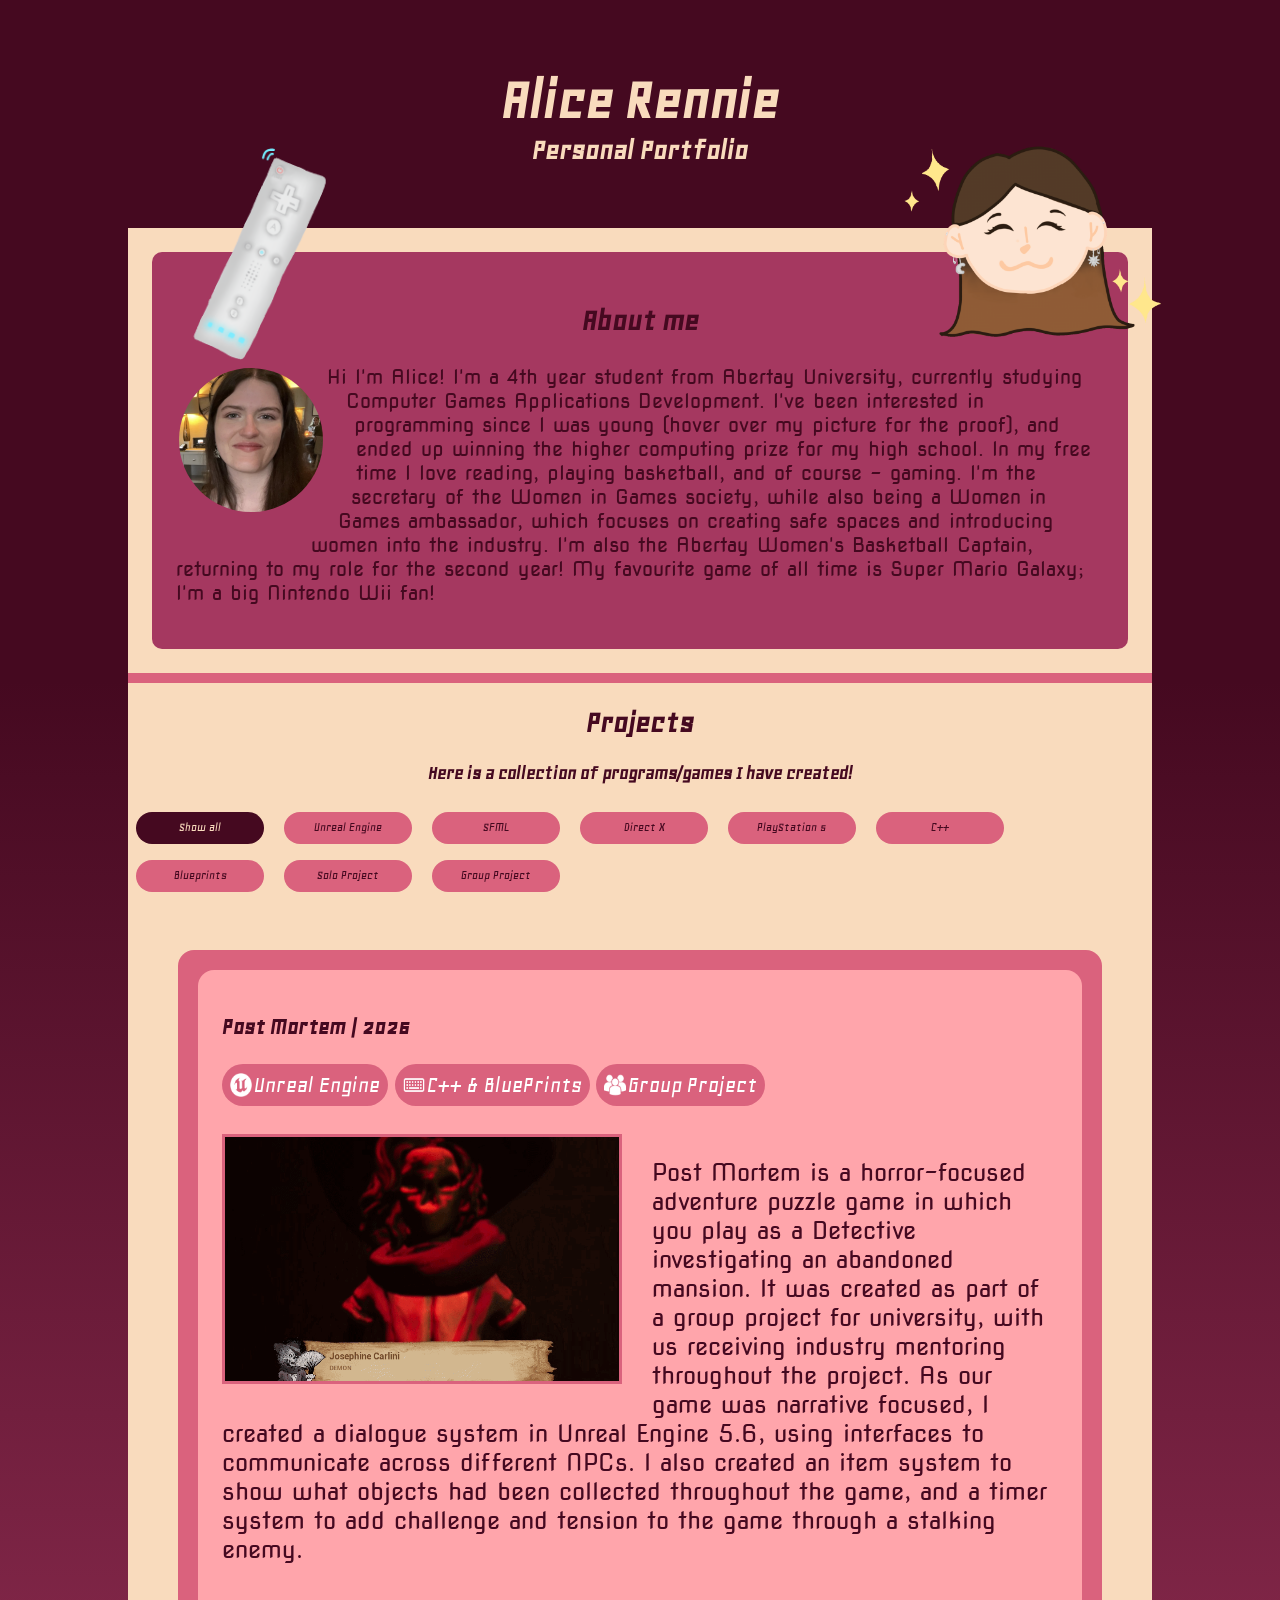
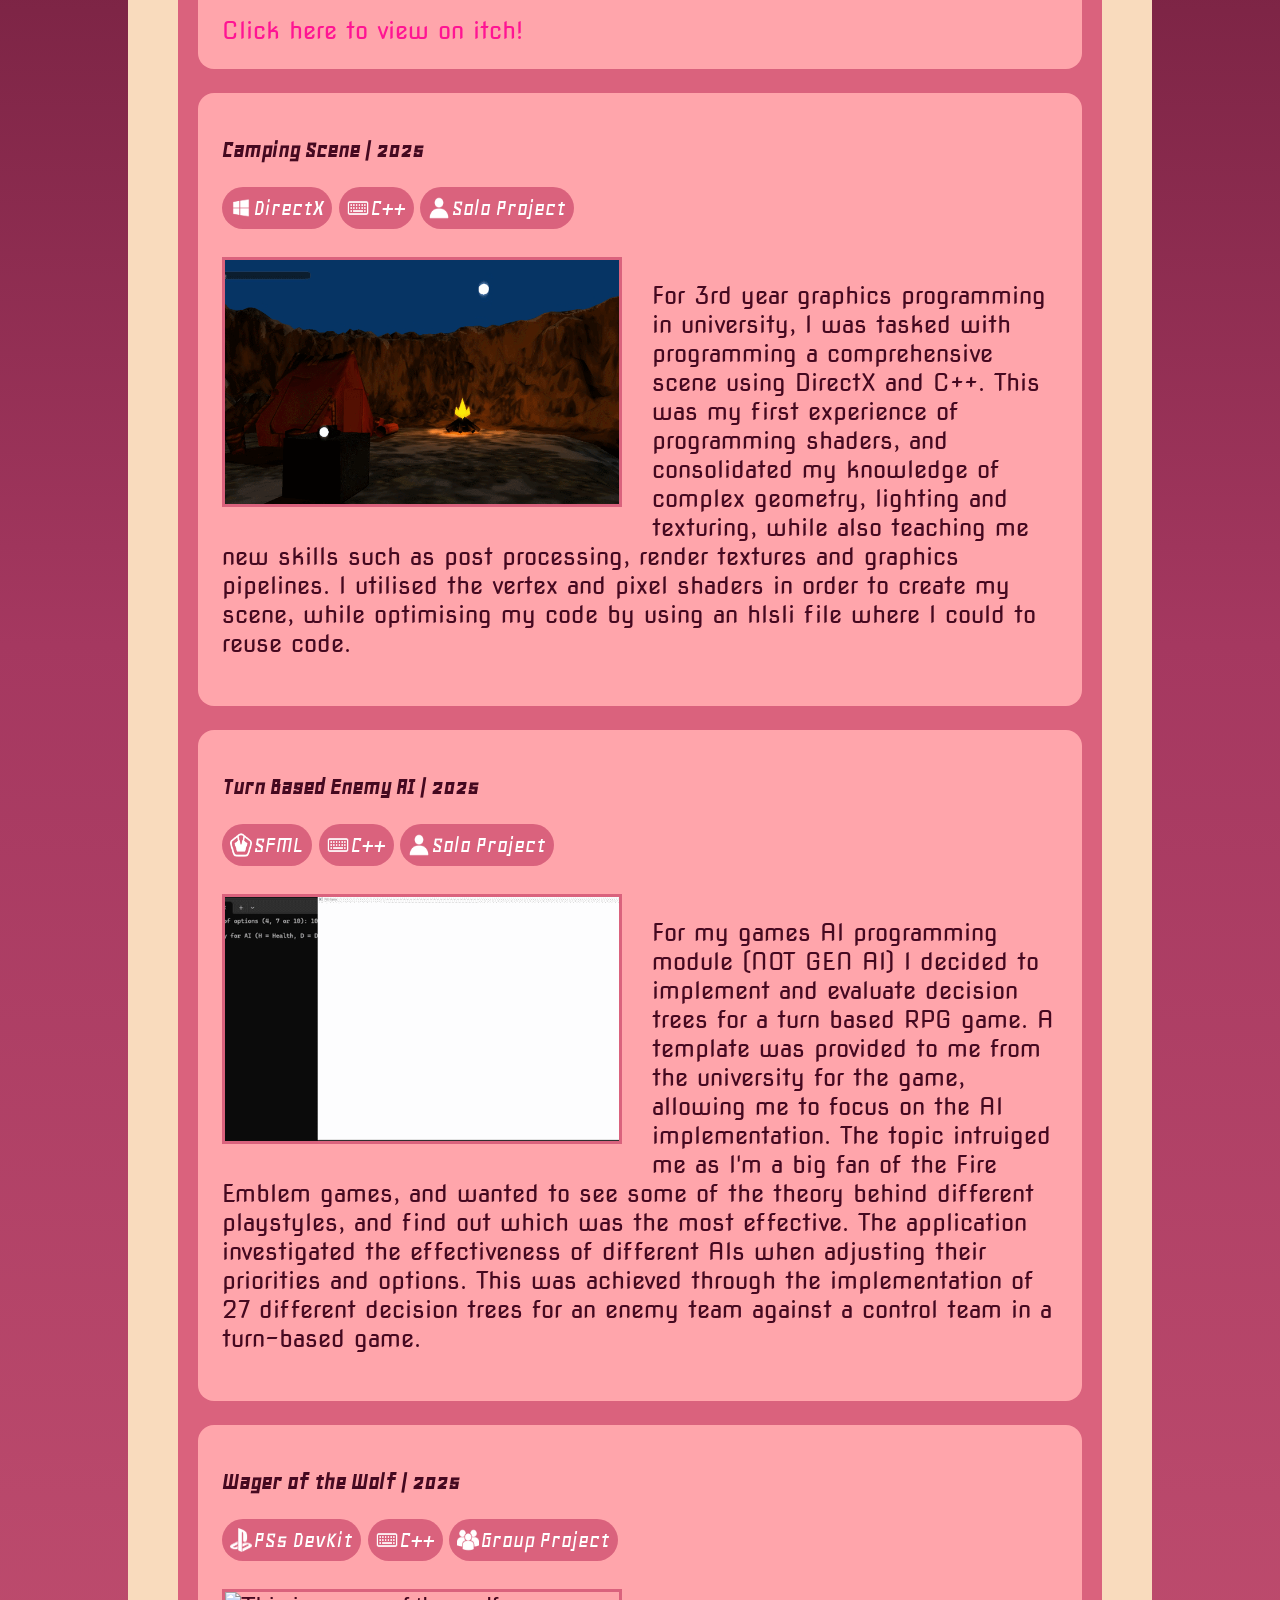
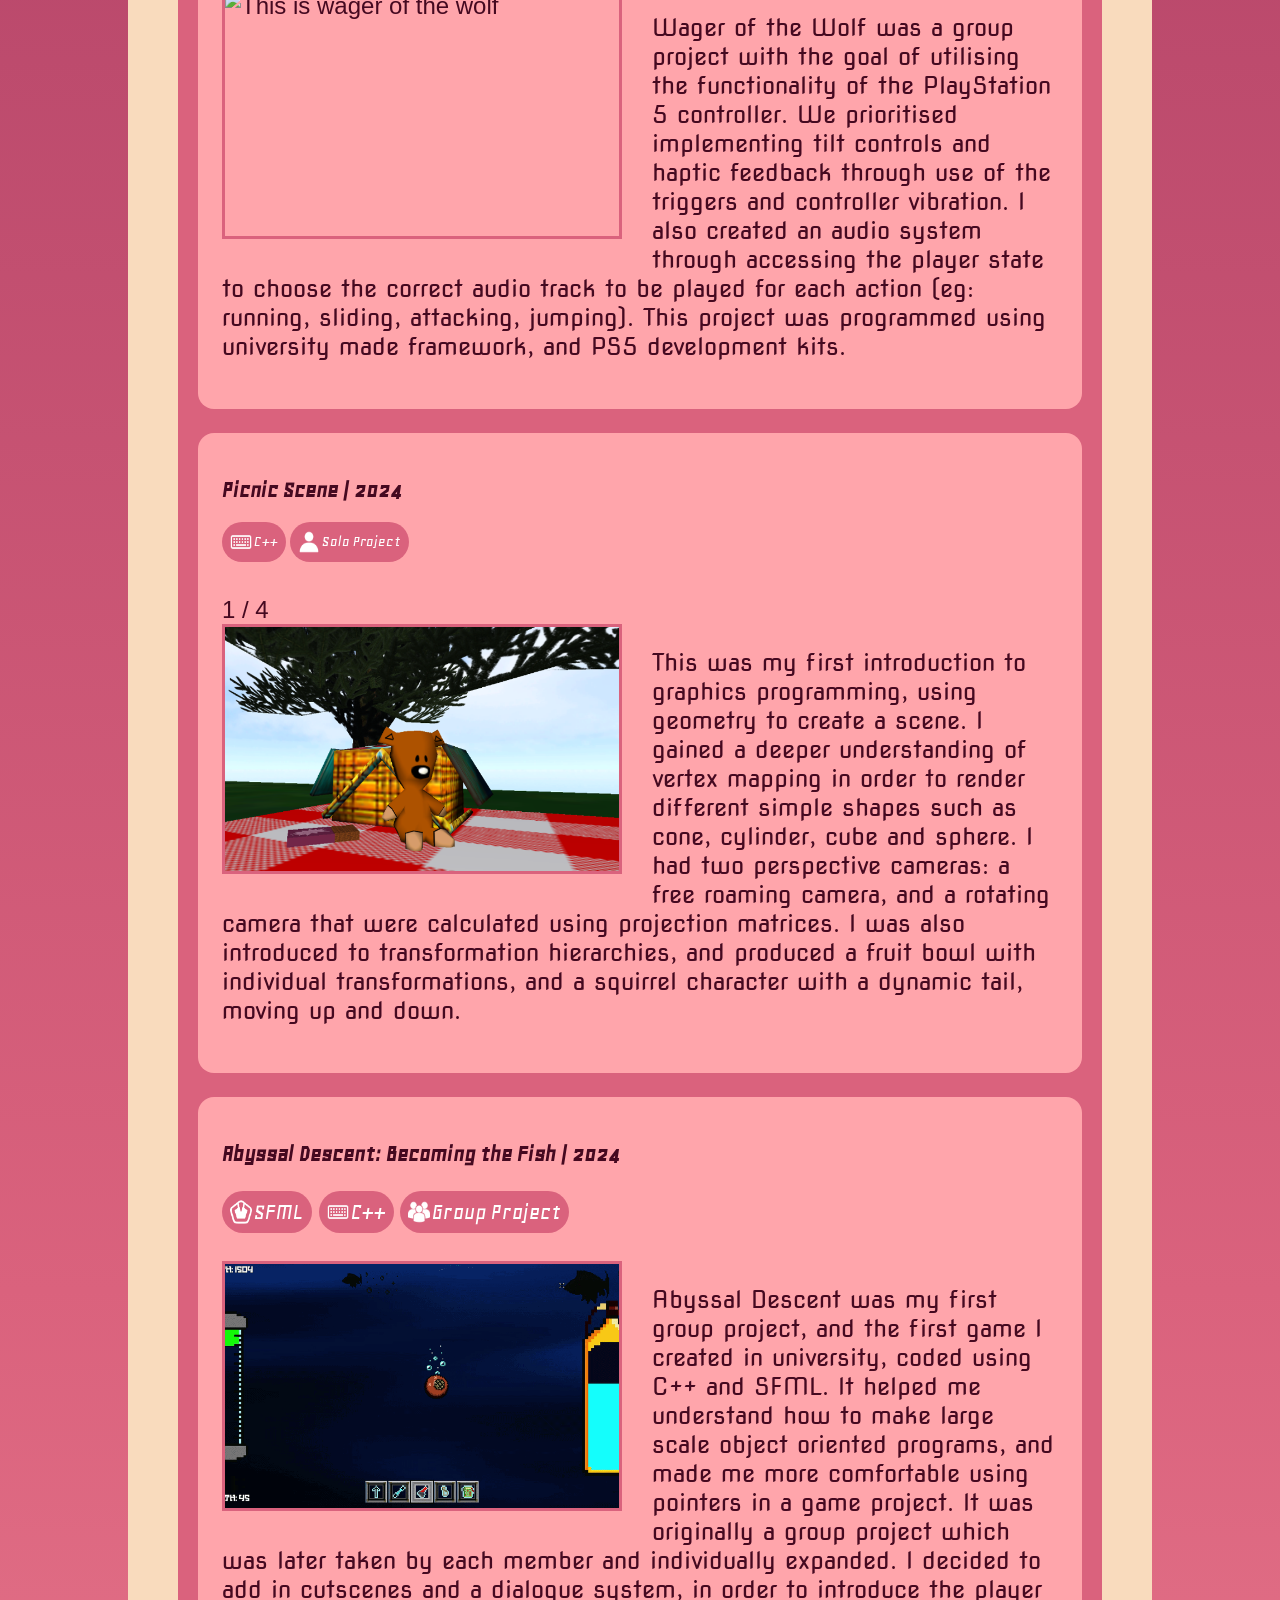
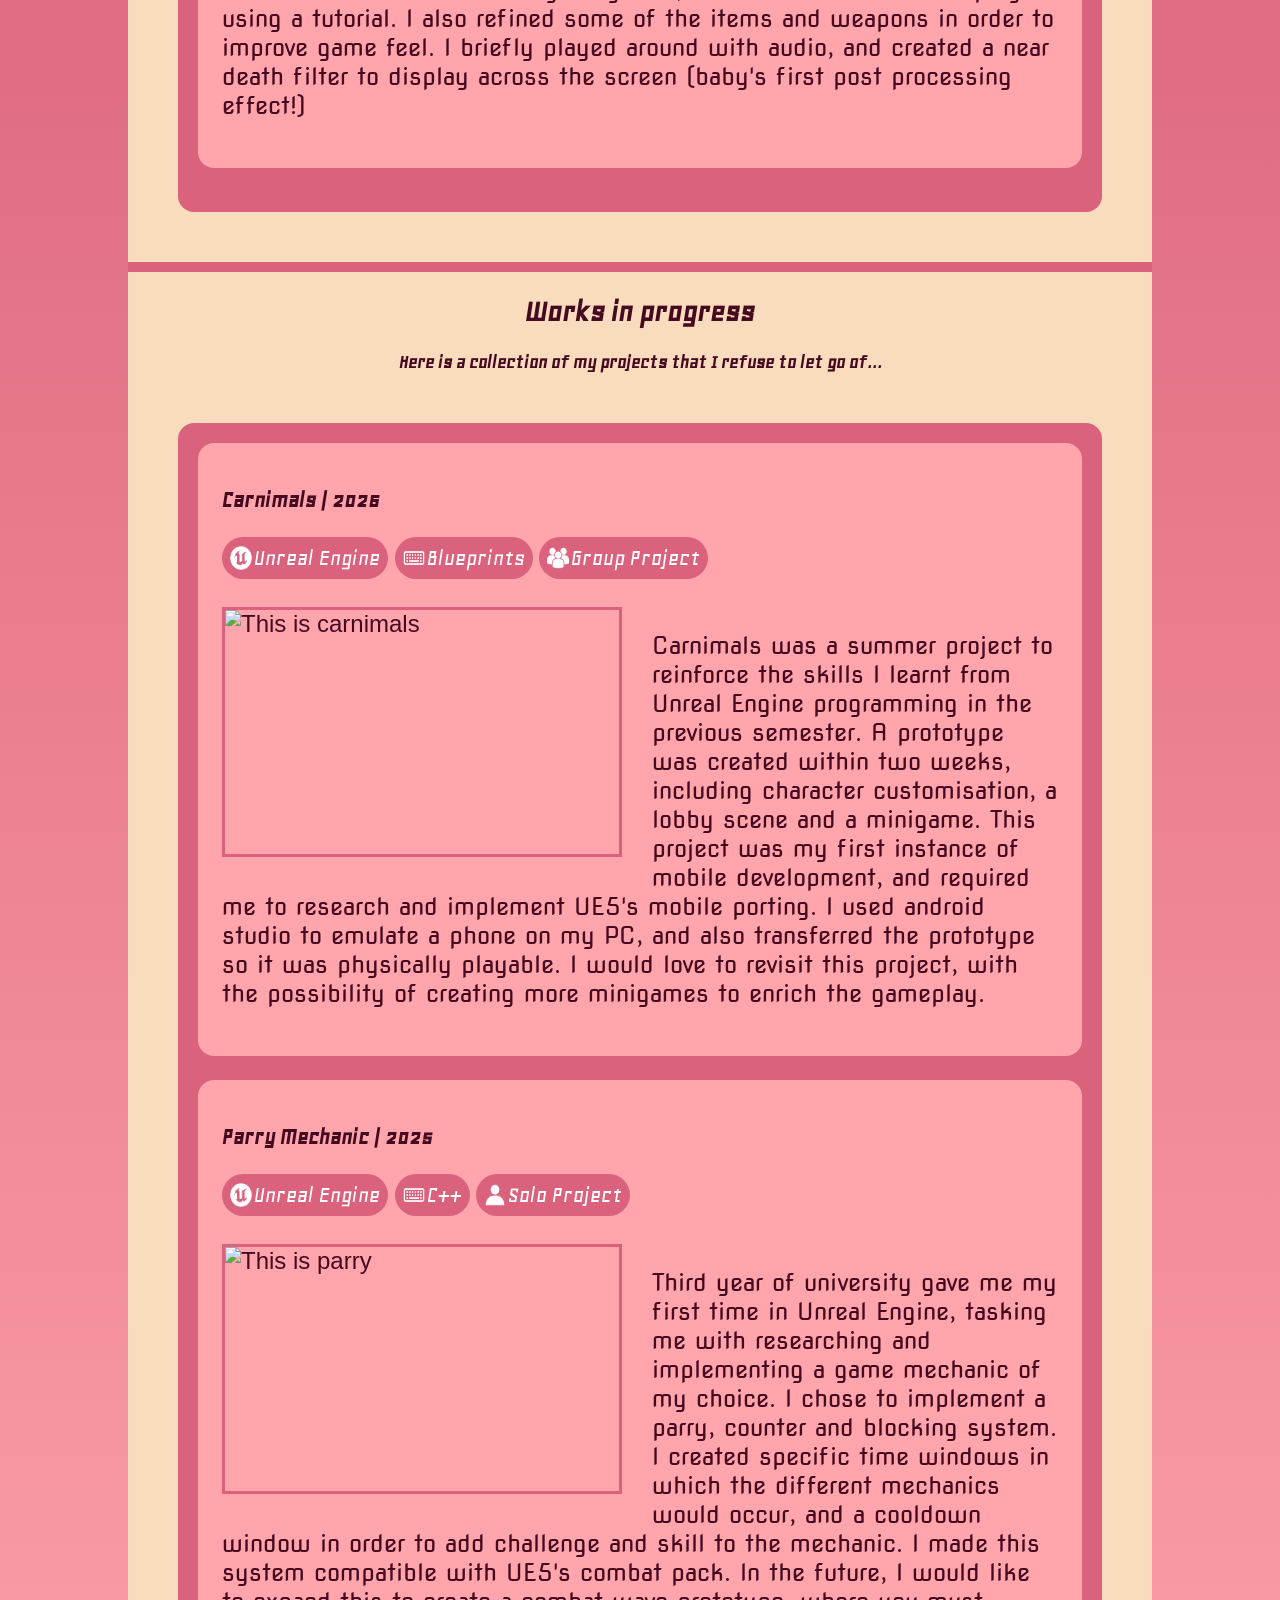
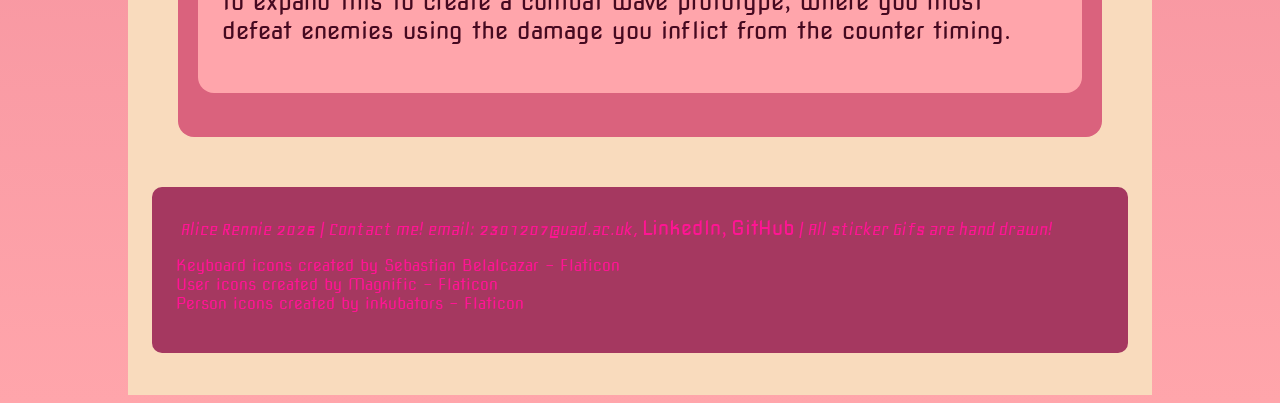
==== commit 418fac07: "fixed filter tags and started styling" ====
--- a/index.html
+++ b/index.html
@@ -46,14 +46,26 @@
 <h1 class = "boldTitle">Projects</h1>
 <p class = "boldTitle" style = "text-align:center;font-size:125%;">Here is a collection of programs/games I have created! </p>
 
+<div class = "buttonsContainer" id = "buttonsContainer">
+	<button class="buttonStyle active" onclick = "filterSelection('all')"> Show all</button>
+	<button class = "buttonStyle" onclick = "filterSelection('unreal')">Unreal Engine</button>
+	<button class = "buttonStyle" onclick = "filterSelection('sfml')">SFML</button>
+	<button class = "buttonStyle" onclick = "filterSelection('directx')">Direct X</button>
+	<button class = "buttonStyle" onclick = "filterSelection('ps5')">PlayStation 5</button>
+	<button class = "buttonStyle" onclick = "filterSelection('cpp')">C++</button>
+	<button class = "buttonStyle" onclick = "filterSelection('bps')">Blueprints</button>
+	<button class = "buttonStyle" onclick = "filterSelection('solo')">Solo Project</button>
+	<button class = "buttonStyle" onclick = "filterSelection('group')">Group Project</button>
+</div>
+
 <div class = "projectsBox">
 
-	<section class="gameSection">
+	<section class="gameSection unreal cpp bps group">
 		<h2 class = "boldTitle">Post Mortem | 2026</h2>
 		<div class="descriptionText">
 			<p>
 			<span class = "tag"><img class = "iconIMG" src="Media\UELogo.png">Unreal Engine</span>
-			<span class = "tag"><img class = "iconIMG" src="Media\keyboardIcon.png">C++</span>
+			<span class = "tag"><img class = "iconIMG" src="Media\keyboardIcon.png">C++ & BluePrints</span>
 			<span class = "tag"><img class = "iconIMG" src="Media\groupIcon.png">Group Project</span>
 			<br>
 			<br>
@@ -68,7 +80,7 @@
 		</div>
 	</section>
 
-	<section class="gameSection">
+	<section class="gameSection directx cpp solo">
 		<h2 class = "boldTitle">Camping Scene | 2025</h2>
 		<div class="descriptionText">
 			<p>
@@ -86,7 +98,7 @@
 		</div>
 	</section>
 	
-	<section class="gameSection">
+	<section class="gameSection sfml cpp solo">
 		<h2 class = "boldTitle">Turn Based Enemy AI | 2025</h2>
 		<div class="descriptionText">
 			<p>
@@ -107,7 +119,7 @@
 		</div>
 	</section>
 
-	<section class="gameSection">
+	<section class="gameSection ps5 cpp group">
 		<h2 class = "boldTitle">Wager of the Wolf | 2025</h2>
 		<div class="descriptionText">
 			<p>
@@ -125,7 +137,7 @@
 		</div>
 	</section>
 
-	<section class="gameSection">
+	<section class="gameSection cpp solo">
 		<h2 class = "boldTitle">Picnic Scene | 2024</h2>
 		
 		<p>
@@ -170,7 +182,7 @@
 		
 	</section>
 
-	<section class="gameSection">
+	<section class="gameSection sfml cpp group">
 		<h2 class = "boldTitle">Abyssal Descent: Becoming the Fish | 2024</h2>
 		<div class="descriptionText">
 			<p>
@@ -197,7 +209,7 @@
 
 <div class = "projectsBox">
 
-	<section class="gameSection">
+	<section class="gameSection unreal bps group">
 		<h2 class = "boldTitle">Carnimals | 2026</h2>
 		<div class="descriptionText">
 			<p>
@@ -216,7 +228,7 @@
 		</div>
 	</section>
 
-	<section class="gameSection">
+	<section class="gameSection unreal cpp solo">
 		<h2 class = "boldTitle">Parry Mechanic | 2025</h2>
 		<div class="descriptionText">
 			<p>
@@ -241,6 +253,49 @@
 	//image swapping
 	function swapImage(source) {
 		document.getElementById("portraitImage").src = source;
+	}
+	
+	filterSelection("all")
+	function filterSelection(c) {
+	  var x, i;
+	  x = document.getElementsByClassName("gameSection");
+	  if (c == "all") c = "";
+	  for (i = 0; i < x.length; i++) {
+		w3RemoveClass(x[i], "showItem");
+		if (x[i].className.indexOf(c) > -1) w3AddClass(x[i], "showItem");
+	  }
+	}
+
+	function w3AddClass(element, name) {
+	  var i, arr1, arr2;
+	  arr1 = element.className.split(" ");
+	  arr2 = name.split(" ");
+	  for (i = 0; i < arr2.length; i++) {
+		if (arr1.indexOf(arr2[i]) == -1) {element.className += " " + arr2[i];}
+	  }
+	}
+
+	function w3RemoveClass(element, name) {
+	  var i, arr1, arr2;
+	  arr1 = element.className.split(" ");
+	  arr2 = name.split(" ");
+	  for (i = 0; i < arr2.length; i++) {
+		while (arr1.indexOf(arr2[i]) > -1) {
+		  arr1.splice(arr1.indexOf(arr2[i]), 1);     
+		}
+	  }
+	  element.className = arr1.join(" ");
+	}
+
+	// Add active class to the current button (highlight it)
+	var buttonsGroup = document.getElementById("buttonsContainer");
+	var button = buttonsGroup.getElementsByClassName("buttonStyle");
+	for (var i = 0; i < button.length; i++) {
+	  button[i].addEventListener("click", function(){
+		var current = document.getElementsByClassName("active");
+		current[0].className = current[0].className.replace(" active", "");
+		this.className += " active";
+	  });
 	}
 	
 	/* 
@@ -301,7 +356,43 @@
 		  slides[slideIndex-1].style.display = "block";
 		  setTimeout(showSlides, 5000); // 5 seconds
 		}
-			
+		/*
+		filterSelection("all")
+		function filterSelection(c) {
+		var x, i;
+		x = document.getElementsByClassName("gameSection");
+		if (c == "all") c = "";
+		
+		//add show class to filtered elements
+		for (i = 0; i < x.length; i++) {
+		 removeClass(x[i], "show");
+		 if (x[i].className.indexOf(c) > -1) addClass(x[i], "show");
+		 }
+		}
+		
+		//show filtered elements
+		function addClass(element, name) {
+		 var i, arr1, arr2;
+		 arr1 = element.className.split(" ");
+		 arr2 = name.split(" ");
+		 for (i = 0; i < arr2.length; i++) {
+		  element.className += " " + arr2[i];
+		  }
+		 }
+		}
+		
+		//hide non filtered elements
+		function removeClass(element, name) {
+		 var i, arr1, arr2;
+		 arr1 = element.className.split(" ");
+		 arr2 = name.split(" ");
+		 for (i = 0; i < arr2.length; i++) {
+		 while (arr1.indexOf(arr2[i]) > -1) {
+			arr1.splice(arr1.indexOf(arr2[i]), 1);
+			}
+		   }
+		  element.className = arr1.join(" ");
+		} */
 			
 </script>
 	
--- a/style.css
+++ b/style.css
@@ -74,7 +74,7 @@
 	border-radius: 1rem;
 	transition: transform 0.2s ease, box-shadow 0.2s ease;
 	
-	/*display: none; for the filter tags*/
+	display: none; /*for the filter tags*/
 }
 
 .gameSection:hover {
@@ -211,6 +211,37 @@
 	display: block;
 }
 
+.buttonStyle {
+	border: none;
+	outline: none;
+	padding: 8px;
+	margin: 8px;
+	background-color: #da627d;
+	color: #450920;
+	cursor: pointer;
+	font-family: "Geo", sans-serif;
+	border-radius: 100px;
+	text-align: center;
+	display: inline;
+	height: 32px;
+	min-width: 128px;
+}
+
+.buttonStyle:hover {
+  background-color: #a53860;
+}
+
+.buttonStyle.active {
+  background-color: #450920;
+  color: #f9dbbd;
+}
+
+.buttonsContainer {
+	display: block;
+	margin-left: auto;
+	margin-right: auto;
+}
+
 ul
 {
 	list-style-type: none;
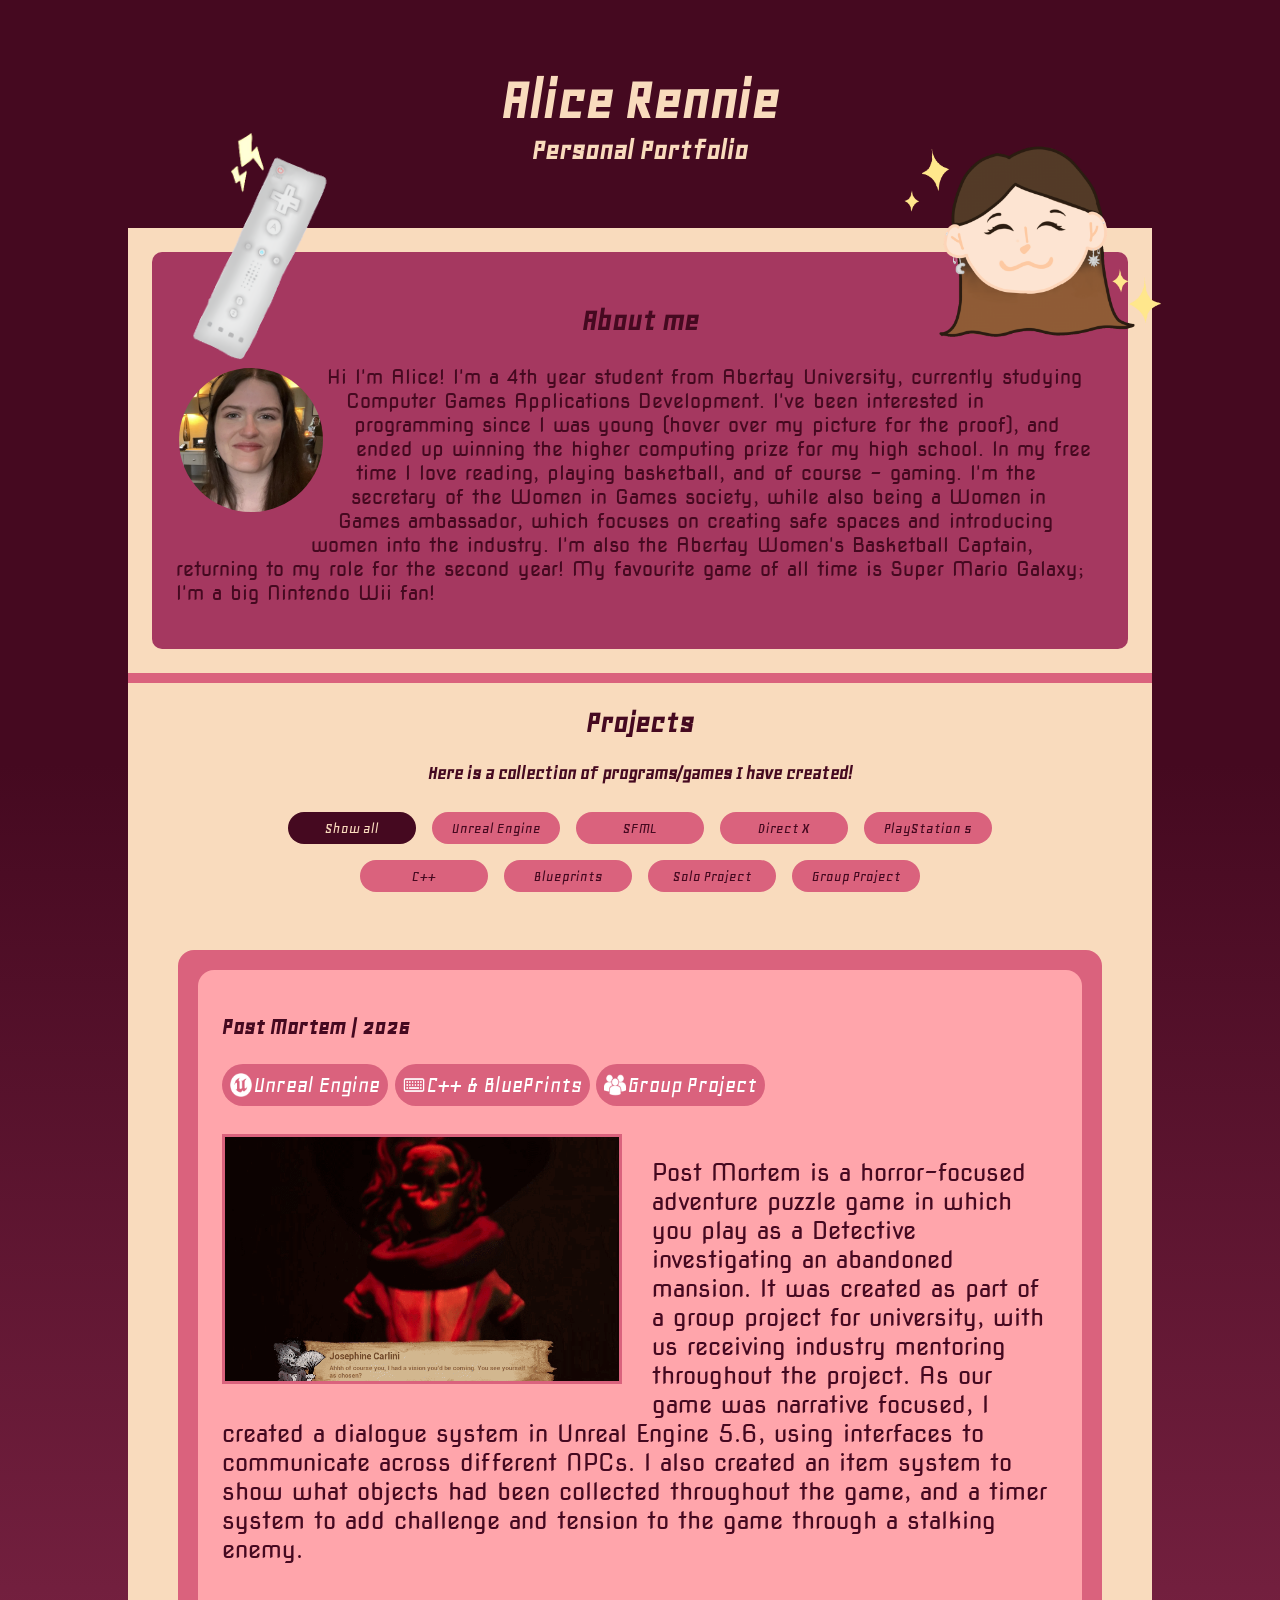
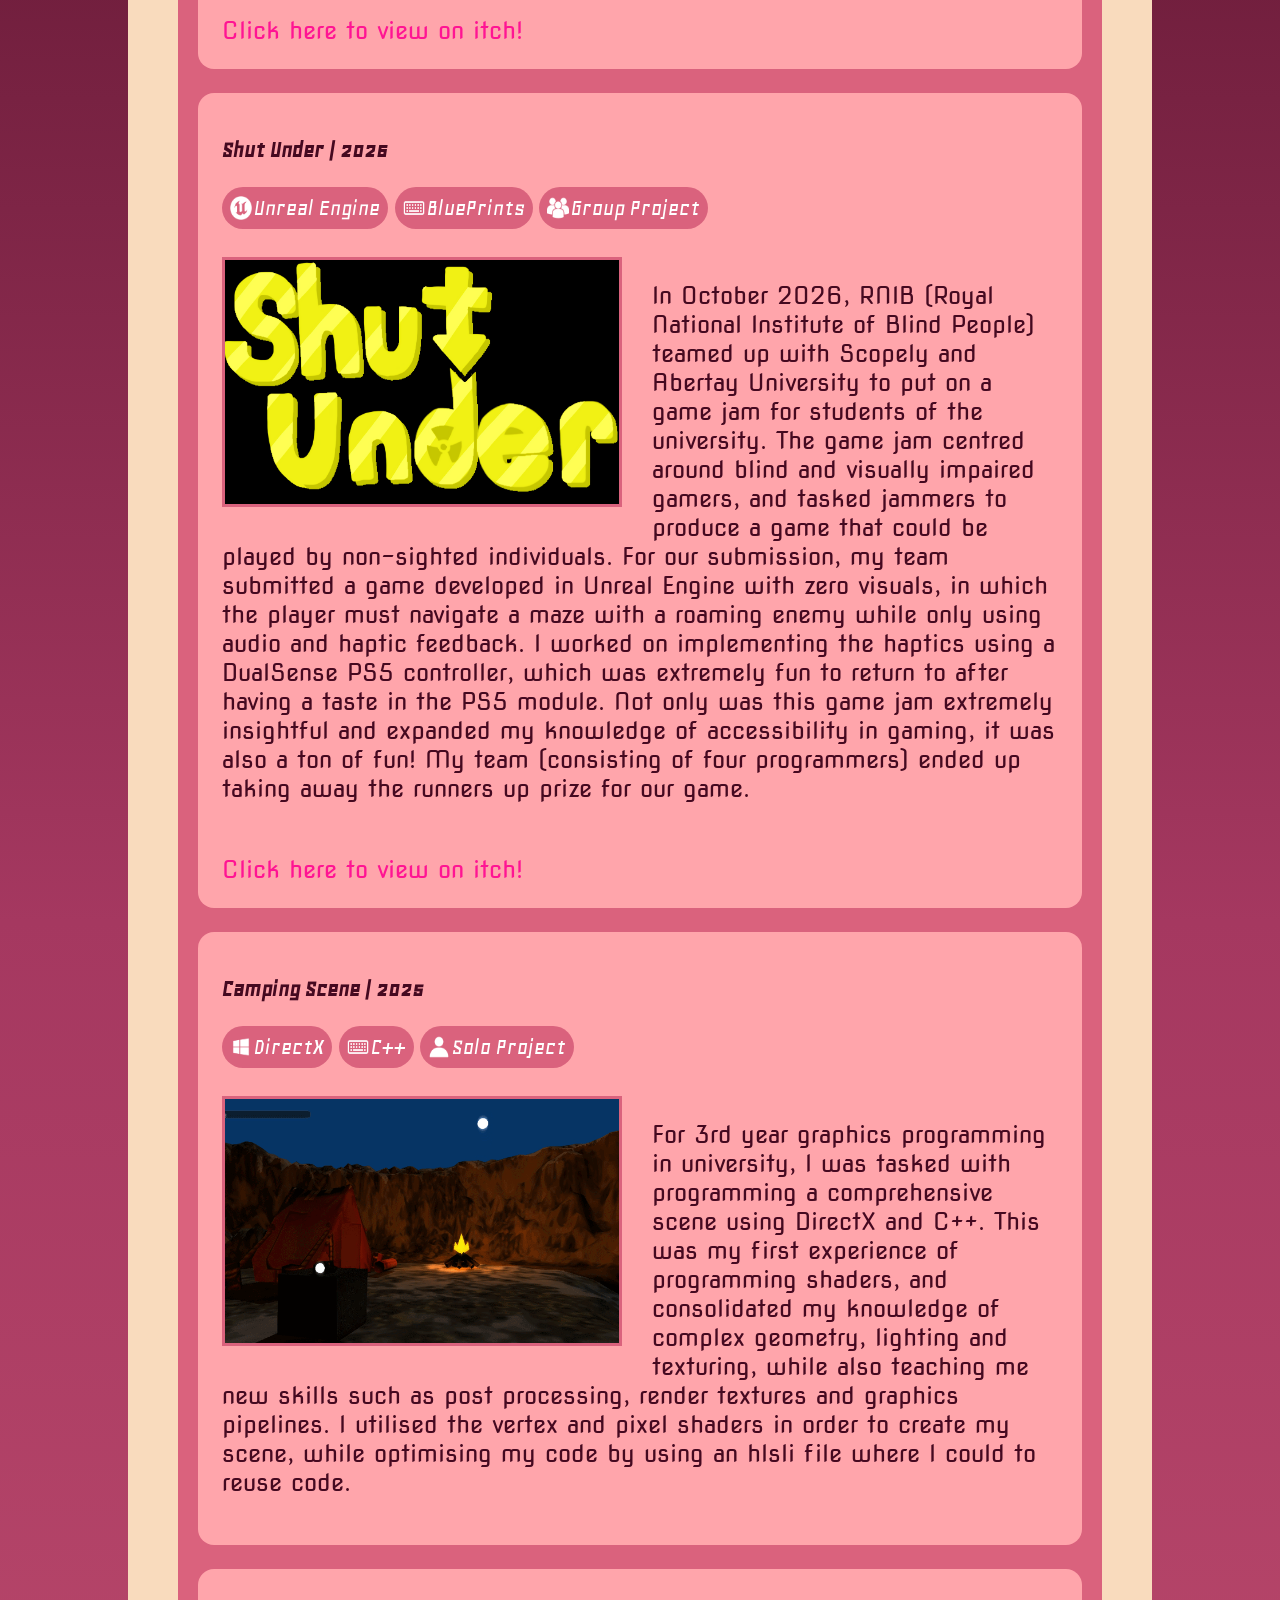
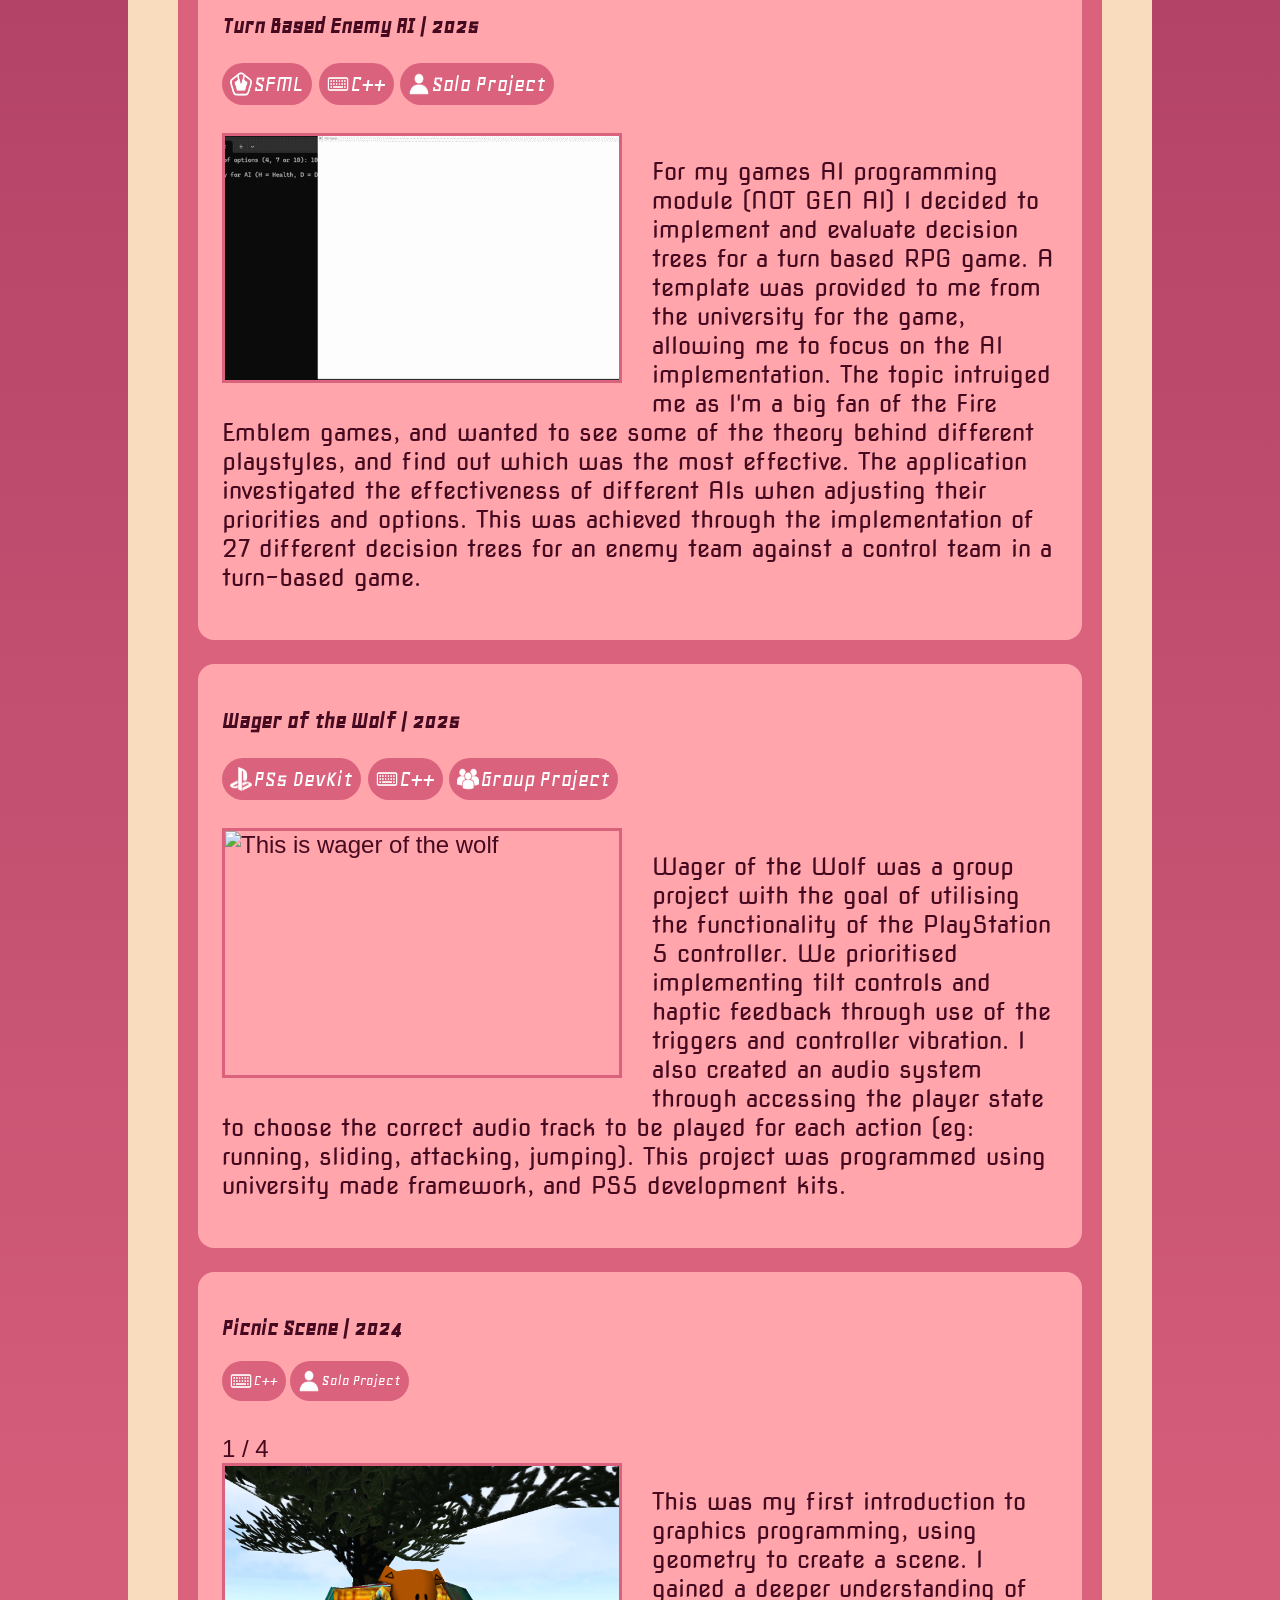
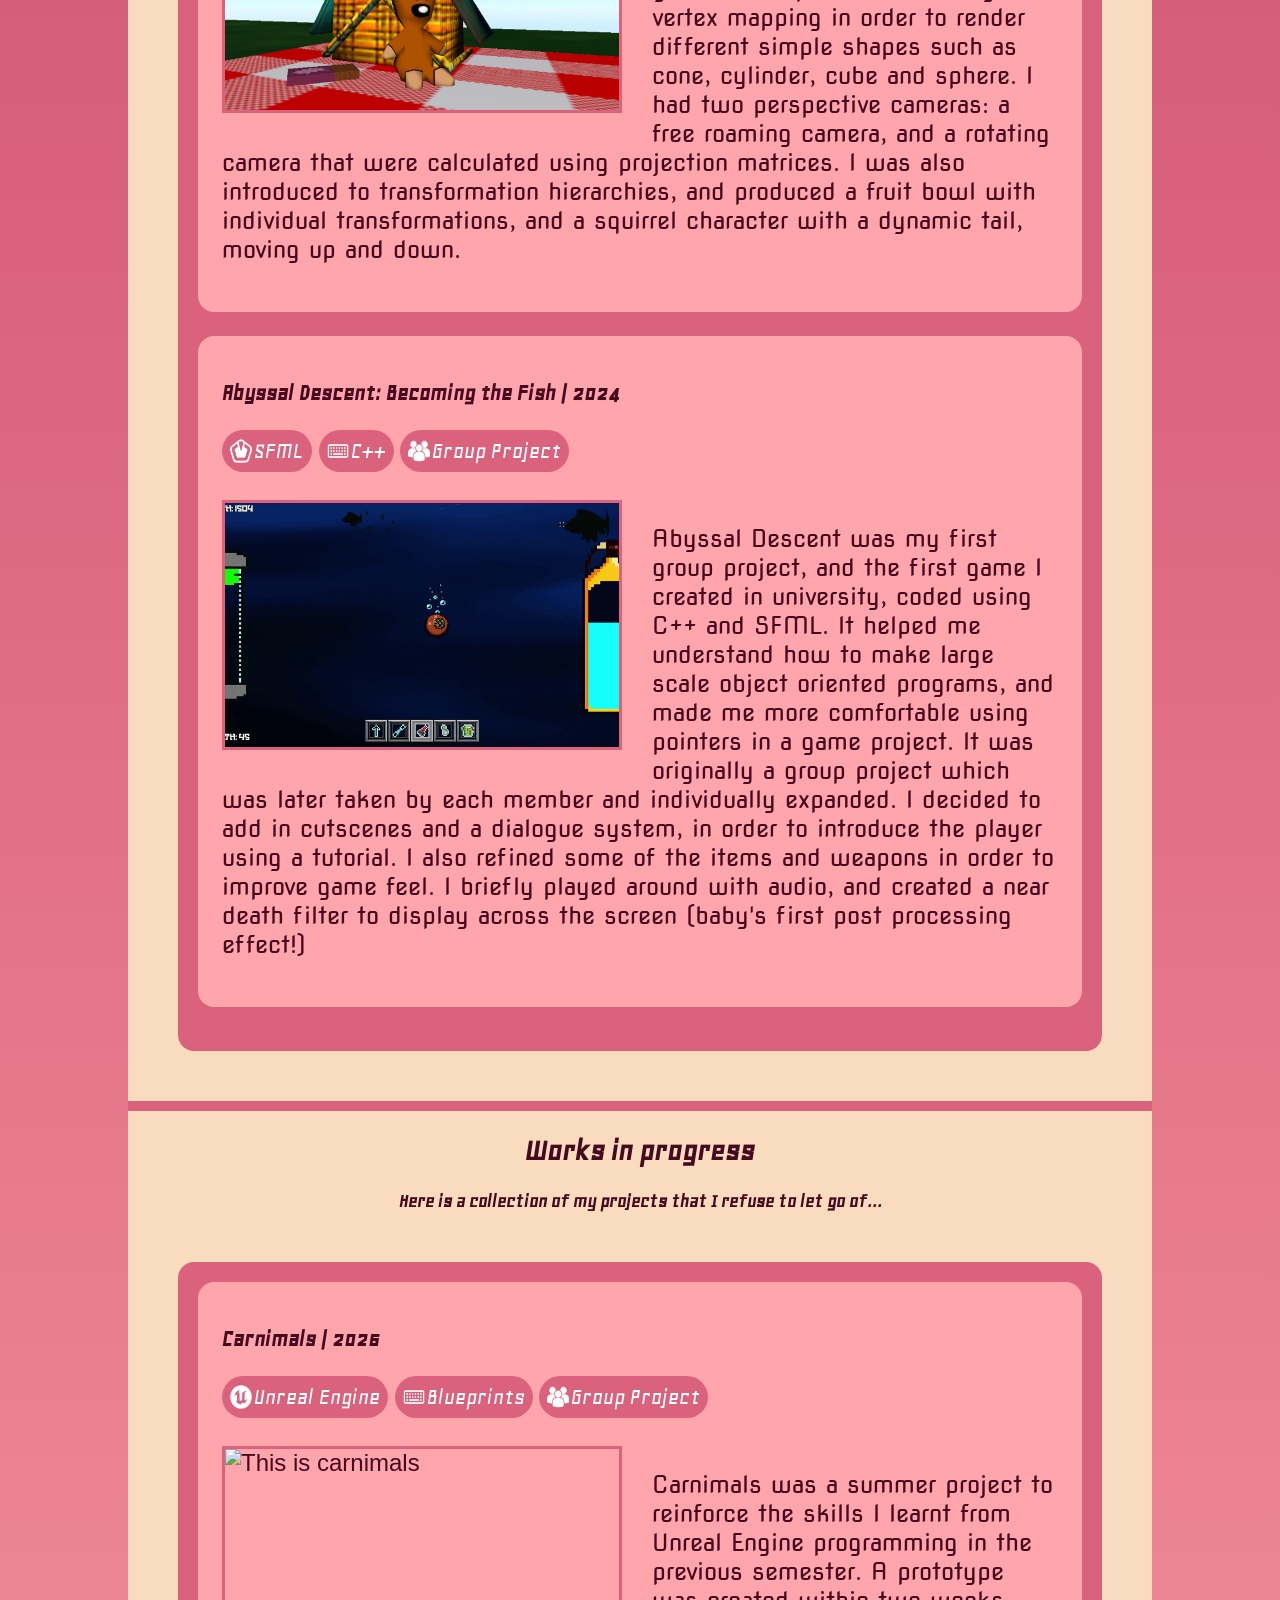
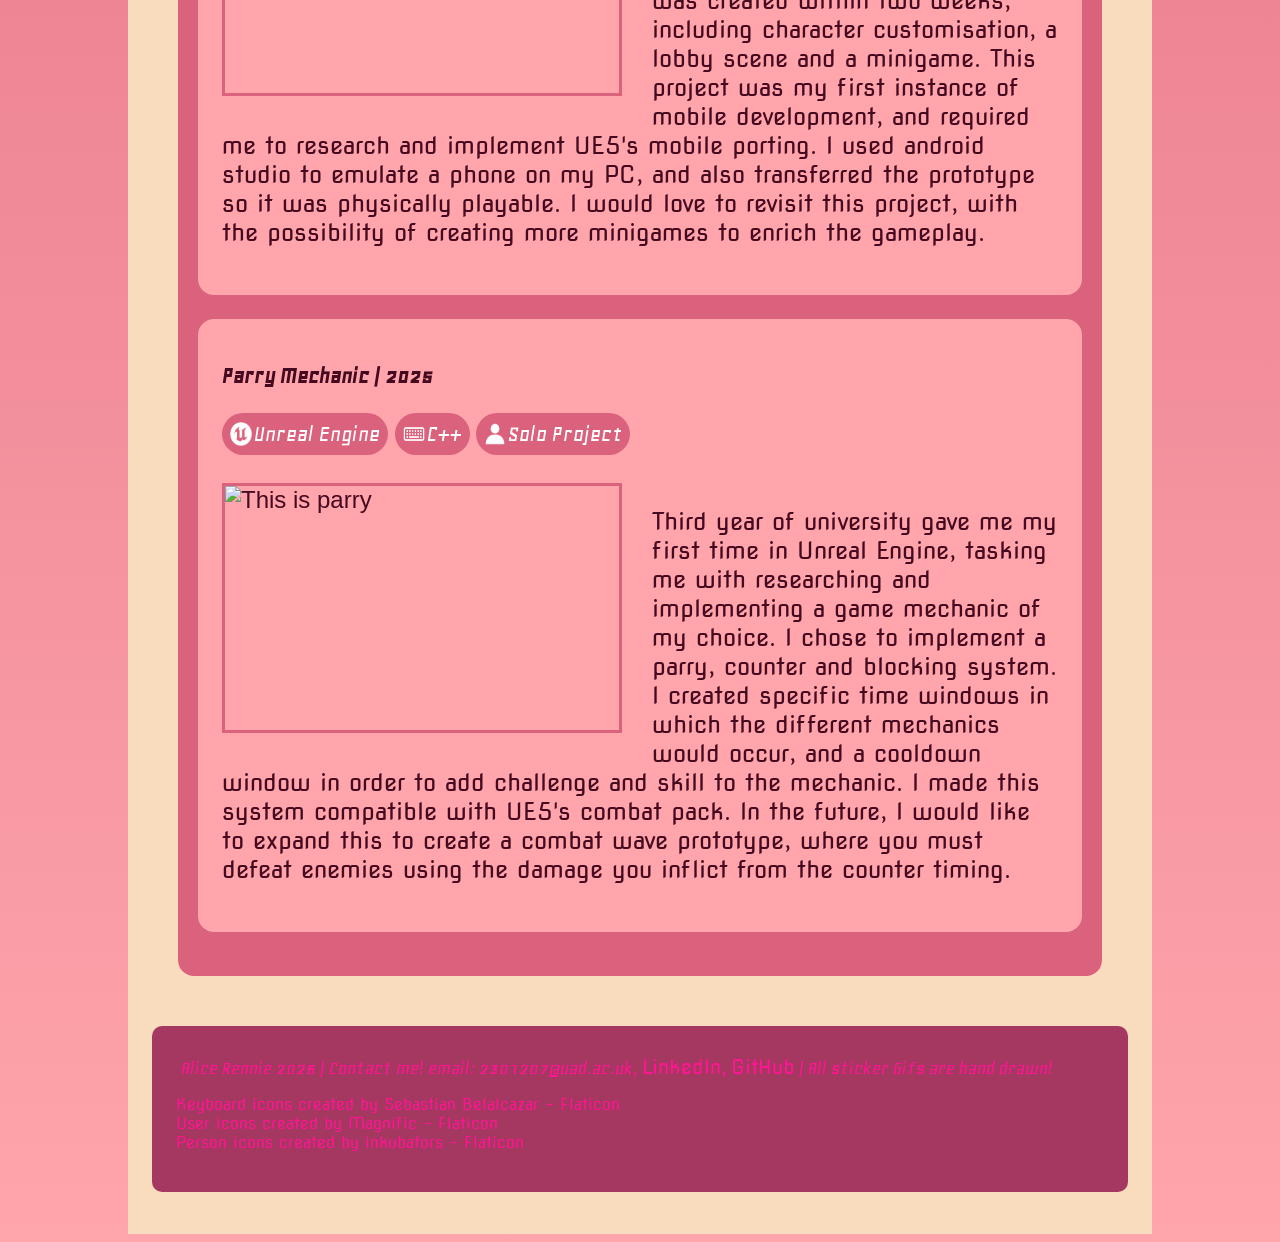
==== commit 98219d7b: "added in shut under!" ====
--- a/index.html
+++ b/index.html
@@ -46,17 +46,22 @@
 <h1 class = "boldTitle">Projects</h1>
 <p class = "boldTitle" style = "text-align:center;font-size:125%;">Here is a collection of programs/games I have created! </p>
 
-<div class = "buttonsContainer" id = "buttonsContainer">
-	<button class="buttonStyle active" onclick = "filterSelection('all')"> Show all</button>
-	<button class = "buttonStyle" onclick = "filterSelection('unreal')">Unreal Engine</button>
-	<button class = "buttonStyle" onclick = "filterSelection('sfml')">SFML</button>
-	<button class = "buttonStyle" onclick = "filterSelection('directx')">Direct X</button>
-	<button class = "buttonStyle" onclick = "filterSelection('ps5')">PlayStation 5</button>
-	<button class = "buttonStyle" onclick = "filterSelection('cpp')">C++</button>
-	<button class = "buttonStyle" onclick = "filterSelection('bps')">Blueprints</button>
-	<button class = "buttonStyle" onclick = "filterSelection('solo')">Solo Project</button>
-	<button class = "buttonStyle" onclick = "filterSelection('group')">Group Project</button>
+<div id = "buttonsContainer">
+	<div class = "buttonsContainer">
+		<button class="buttonStyle active" onclick = "filterSelection('all')"> Show all</button>
+		<button class = "buttonStyle" onclick = "filterSelection('unreal')">Unreal Engine</button>
+		<button class = "buttonStyle" onclick = "filterSelection('sfml')">SFML</button>
+		<button class = "buttonStyle" onclick = "filterSelection('directx')">Direct X</button>
+		<button class = "buttonStyle" onclick = "filterSelection('ps5')">PlayStation 5</button>
+	</div>
+	<div class = "buttonsContainer">
+		<button class = "buttonStyle" onclick = "filterSelection('cpp')">C++</button>
+		<button class = "buttonStyle" onclick = "filterSelection('bps')">Blueprints</button>
+		<button class = "buttonStyle" onclick = "filterSelection('solo')">Solo Project</button>
+		<button class = "buttonStyle" onclick = "filterSelection('group')">Group Project</button>
+	</div>
 </div>
+
 
 <div class = "projectsBox">
 
@@ -77,6 +82,28 @@
 			I also created an item system to show what objects had been collected throughout the game, and a timer system to add challenge and tension to the game through a stalking enemy.</p>
 			<br>
 			<a class = "underline" href="https://wicked-lynx.itch.io/post-mortem">Click here to view on itch!</a>
+		</div>
+	</section>
+
+	<section class="gameSection unreal bps group">
+		<h2 class = "boldTitle">Shut Under | 2026</h2>
+		<div class="descriptionText">
+			<p>
+			<span class = "tag"><img class = "iconIMG" src="Media\UELogo.png">Unreal Engine</span>
+			<span class = "tag"><img class = "iconIMG" src="Media\keyboardIcon.png">BluePrints</span>
+			<span class = "tag"><img class = "iconIMG" src="Media\groupIcon.png">Group Project</span>
+			<br>
+			<br>
+			<img class="gameImage" src="Media\ShutUnder.png" alt="This is shut under">
+			</p>
+			<p class = "paragraphFont">In October 2026, RNIB (Royal National Institute of Blind People) teamed up with Scopely and Abertay University to put on a game jam for students of the university.
+										The game jam centred around blind and visually impaired gamers, and tasked jammers to produce a game that could be played by
+										non-sighted individuals. For our submission, my team submitted a game developed in Unreal Engine with zero visuals, in which the player must navigate 
+										a maze with a roaming enemy while only using audio and haptic feedback. I worked on implementing the haptics using a DualSense PS5 controller, which was
+										extremely fun to return to after having a taste in the PS5 module. Not only was this game jam extremely insightful and expanded my knowledge of
+										accessibility in gaming, it was also a ton of fun! My team (consisting of four programmers) ended up taking away the runners up prize for our game.</p>
+			<br>
+			<a class = "underline" href="Shut Under Link">Click here to view on itch!</a>
 		</div>
 	</section>
 
--- a/style.css
+++ b/style.css
@@ -23,6 +23,8 @@
 				rgba(165, 56, 96, 1) 33%, 
 				rgba(218, 98, 125, 1) 66%, 
 				rgba(255, 165, 171, 1) 100%);
+				
+	cursor: url(https://64.media.tumblr.com/467c08a8fa285ac447b4281313e2453e/c6221eab5d309db2-5b/s75x75_c1/7f1eb04c96554be55468e50c9d90696aae5f57ba.pnj), auto;
 }
 
 *, *:before, *:after {
@@ -136,6 +138,8 @@
   text-decoration: none;
   text-align: center;
   font-family: "Nova Square", sans-serif;
+  
+	cursor: url(https://64.media.tumblr.com/467c08a8fa285ac447b4281313e2453e/c6221eab5d309db2-5b/s75x75_c1/7f1eb04c96554be55468e50c9d90696aae5f57ba.pnj), auto;
 }
 a.underline::after {
   content: '';
@@ -220,26 +224,31 @@
 	color: #450920;
 	cursor: pointer;
 	font-family: "Geo", sans-serif;
+	font-size: 1rem;
 	border-radius: 100px;
 	text-align: center;
 	display: inline;
 	height: 32px;
 	min-width: 128px;
+	transition: transform 0.2s ease, box-shadow 0.2s ease;
 }
 
 .buttonStyle:hover {
-  background-color: #a53860;
+	background-color: #a53860;
+	cursor: url(https://64.media.tumblr.com/467c08a8fa285ac447b4281313e2453e/c6221eab5d309db2-5b/s75x75_c1/7f1eb04c96554be55468e50c9d90696aae5f57ba.pnj), auto;
+	transform: translateY(-2px);
+	box-shadow: 0 4px 20px #da627d;
 }
 
 .buttonStyle.active {
-  background-color: #450920;
-  color: #f9dbbd;
+	background-color: #450920;
+	color: #f9dbbd;
 }
 
 .buttonsContainer {
-	display: block;
-	margin-left: auto;
-	margin-right: auto;
+	display: flex;
+	justify-content: center;
+	align-items: center;
 }
 
 ul
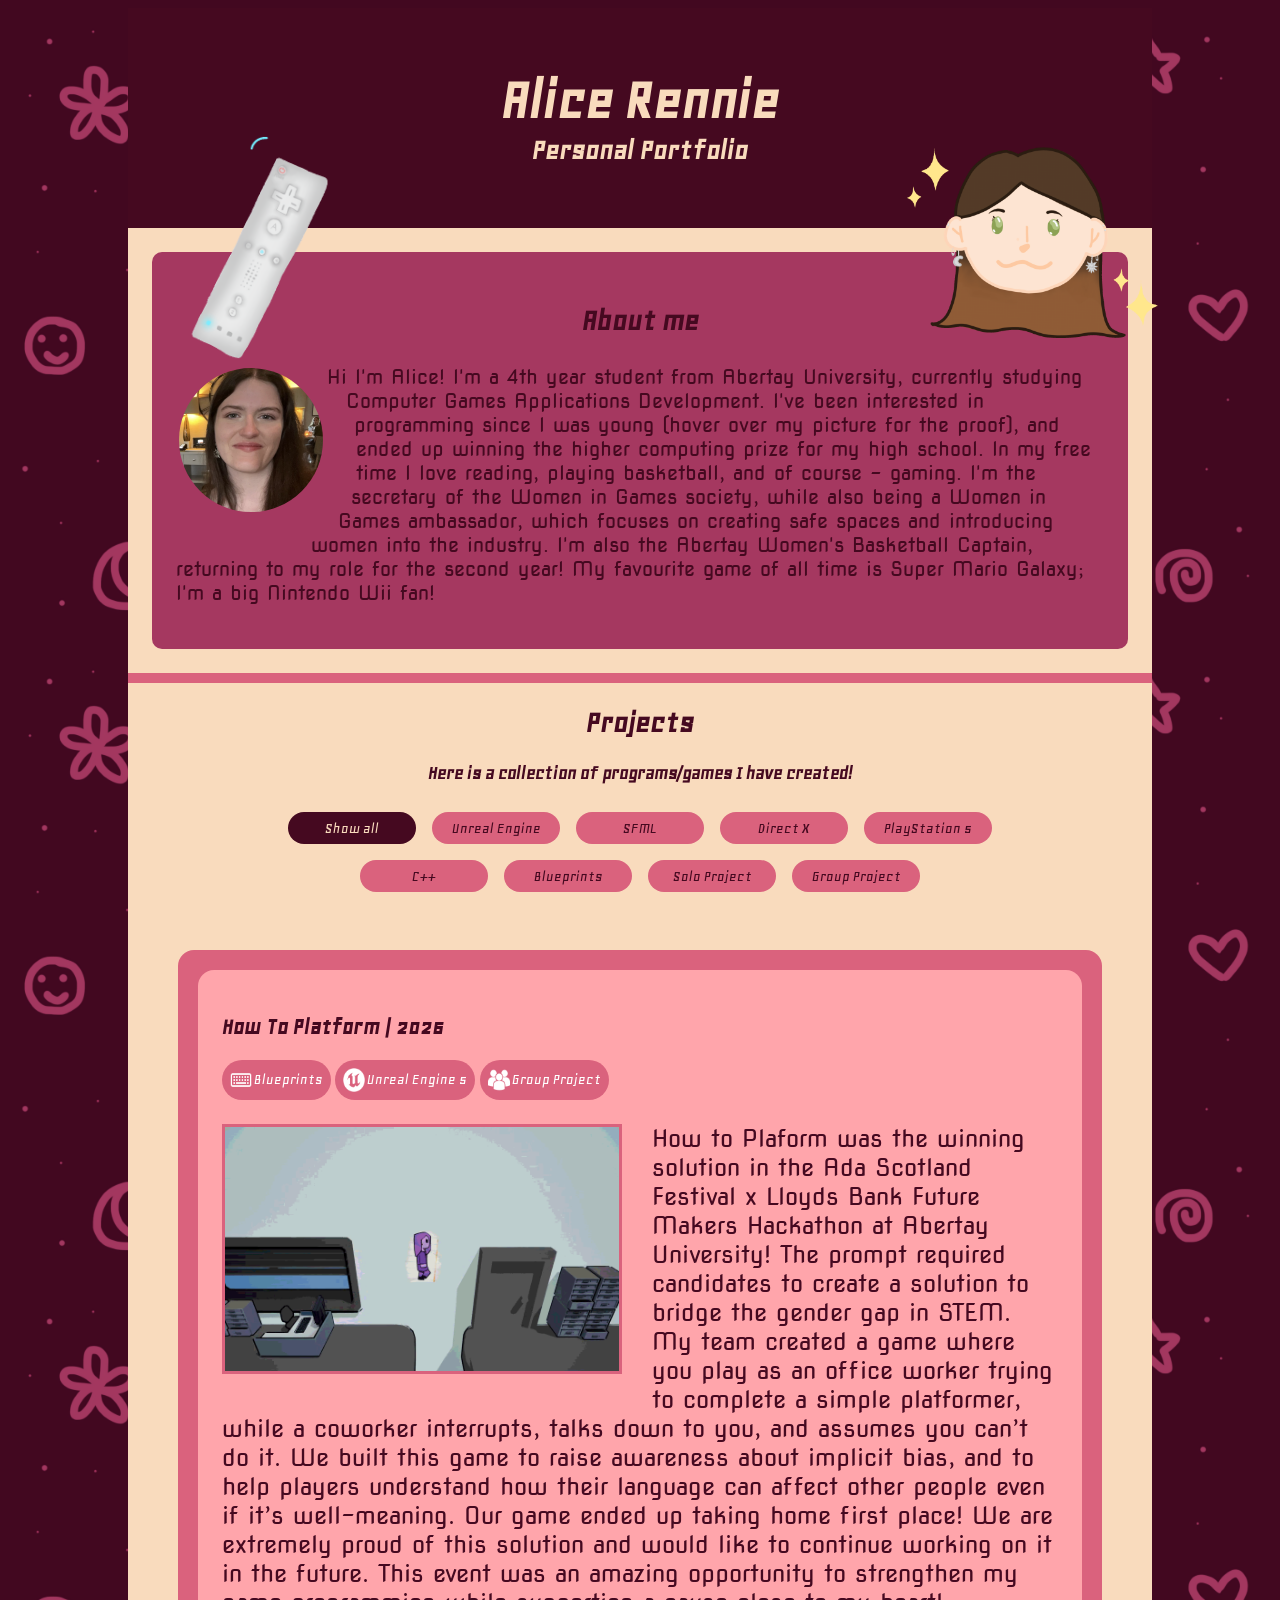
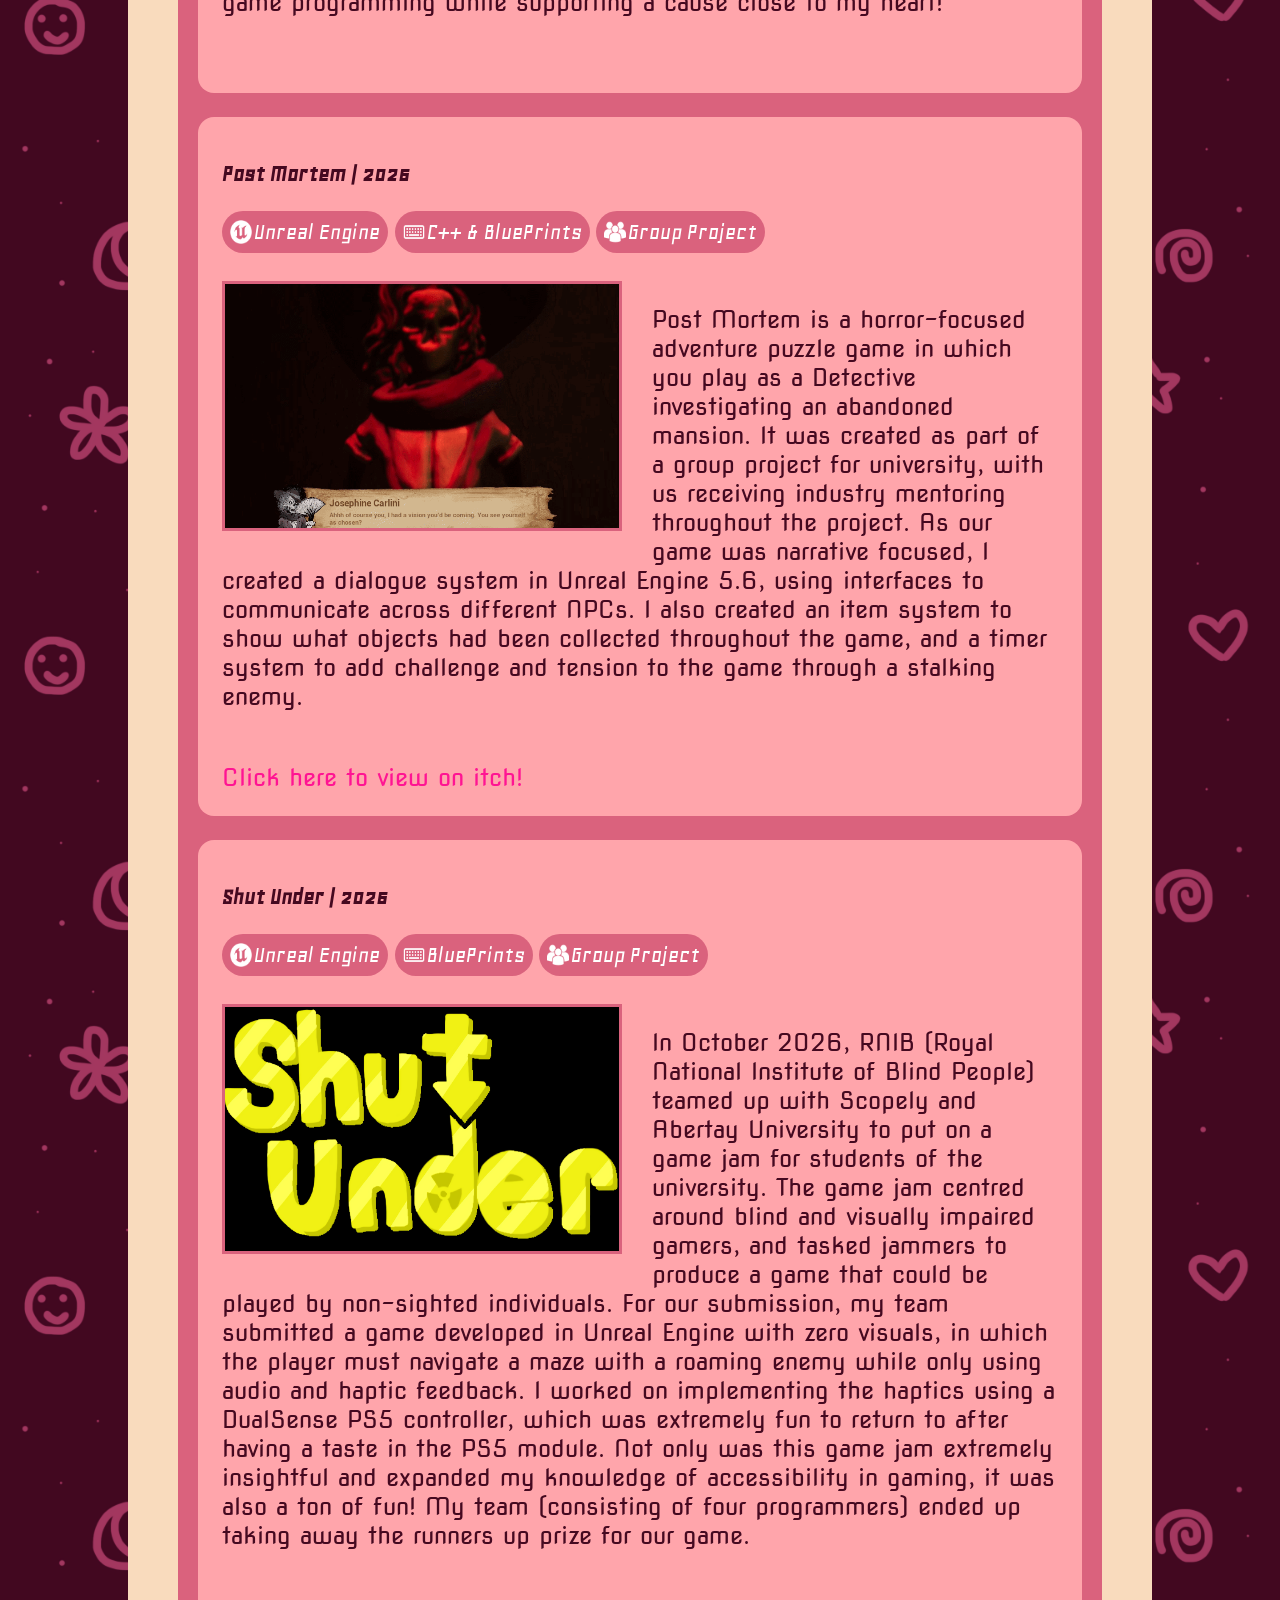
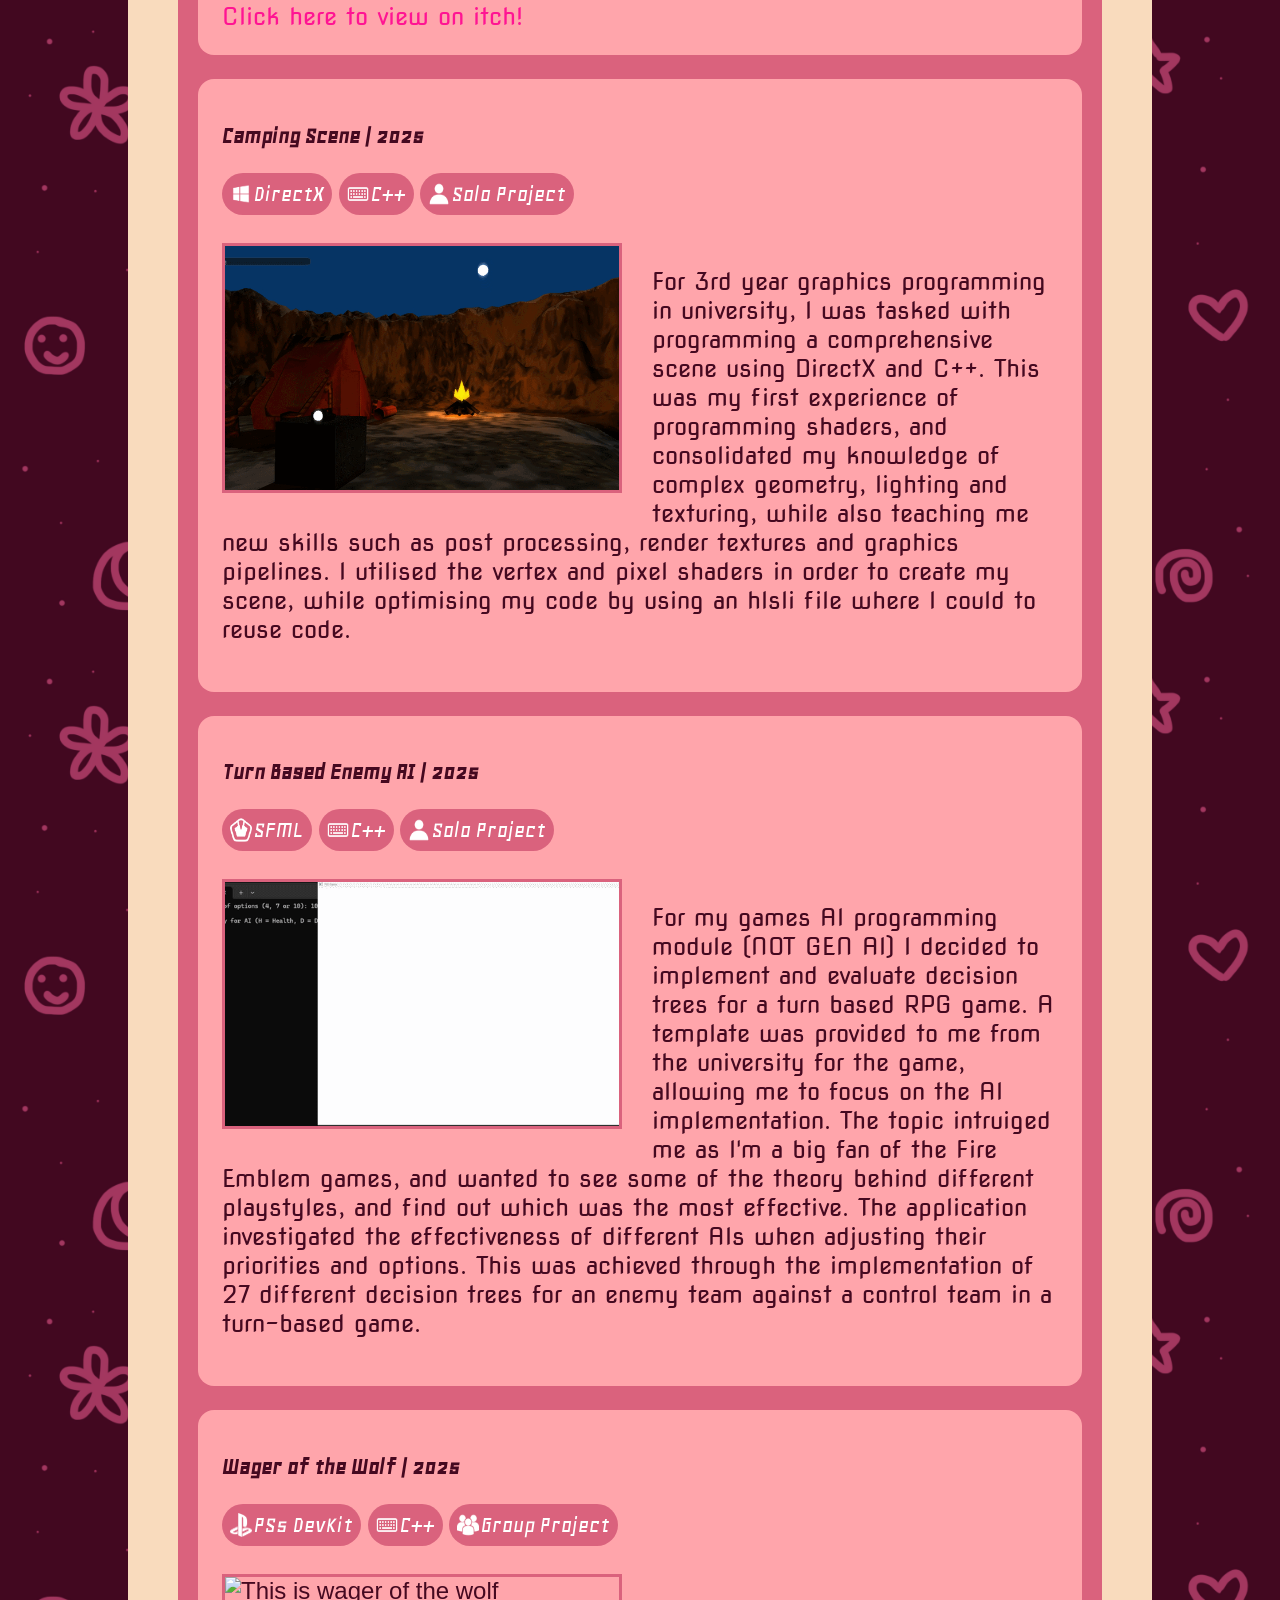
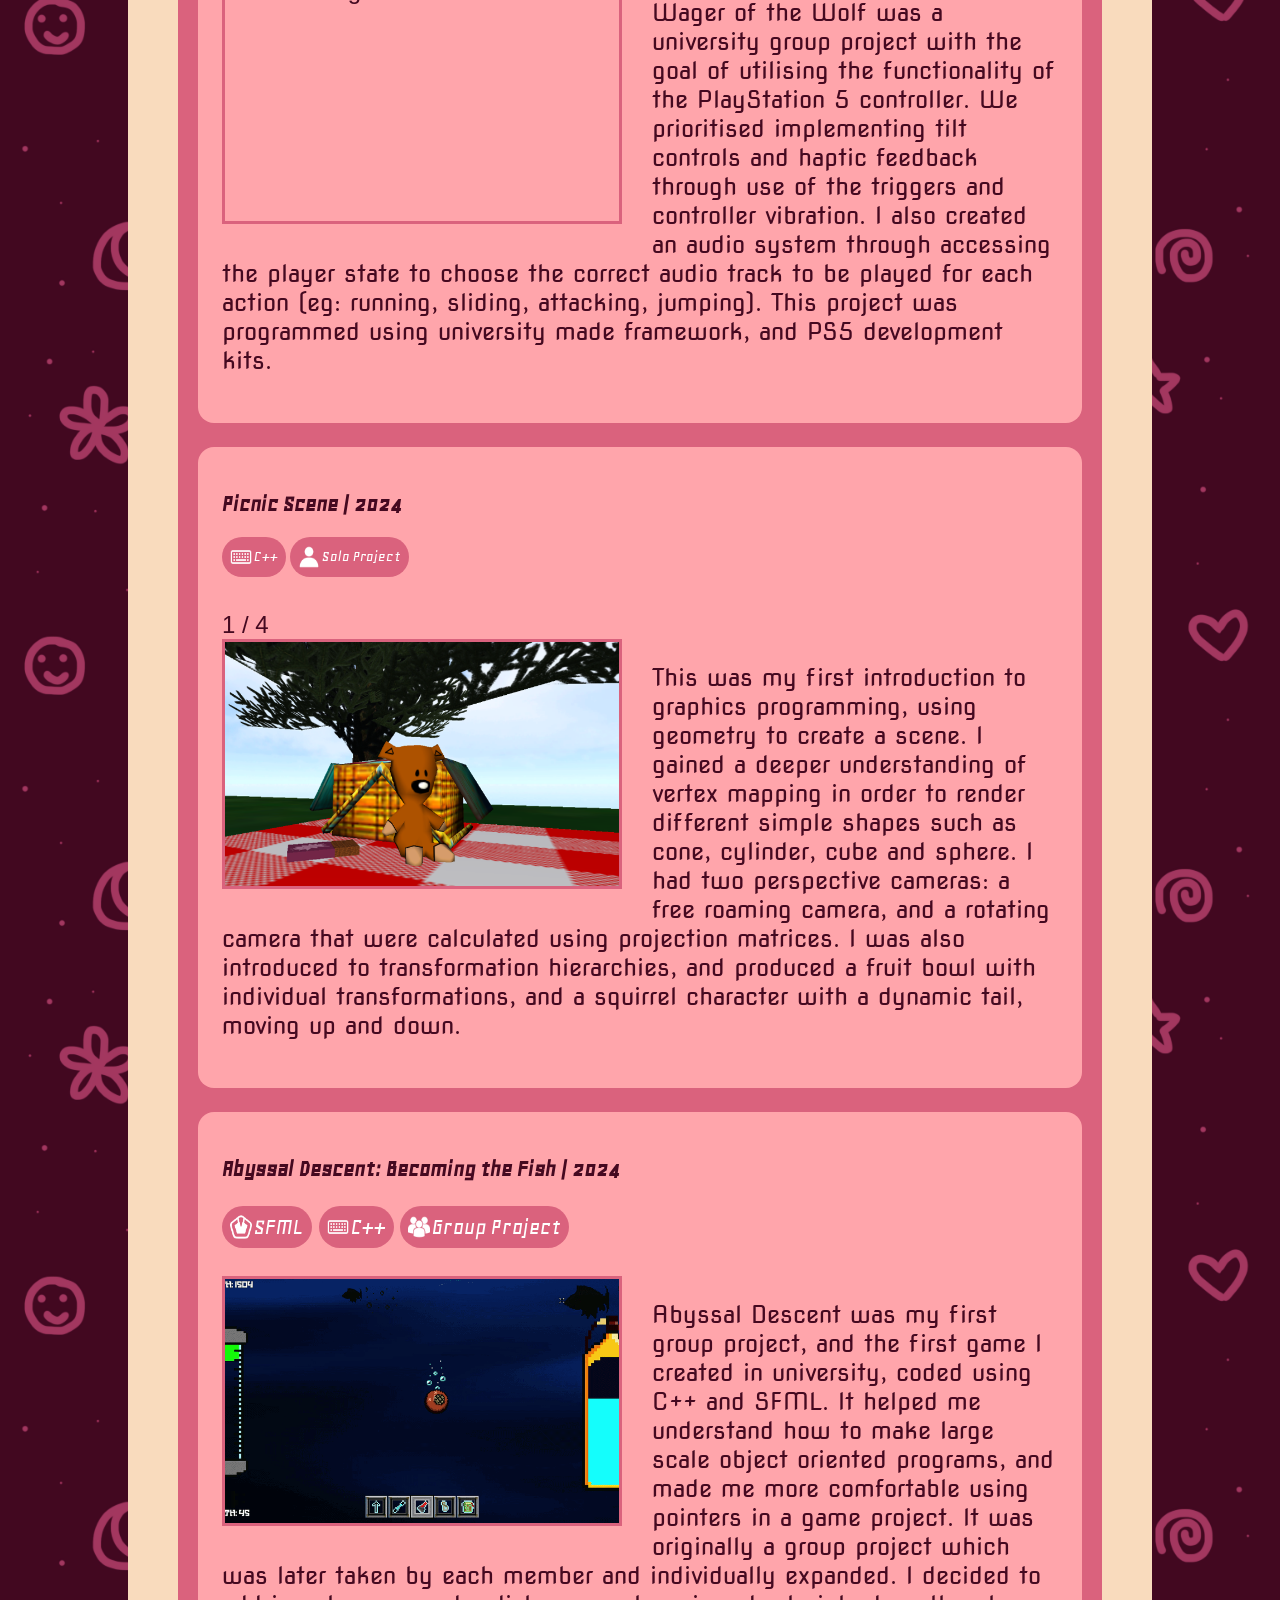
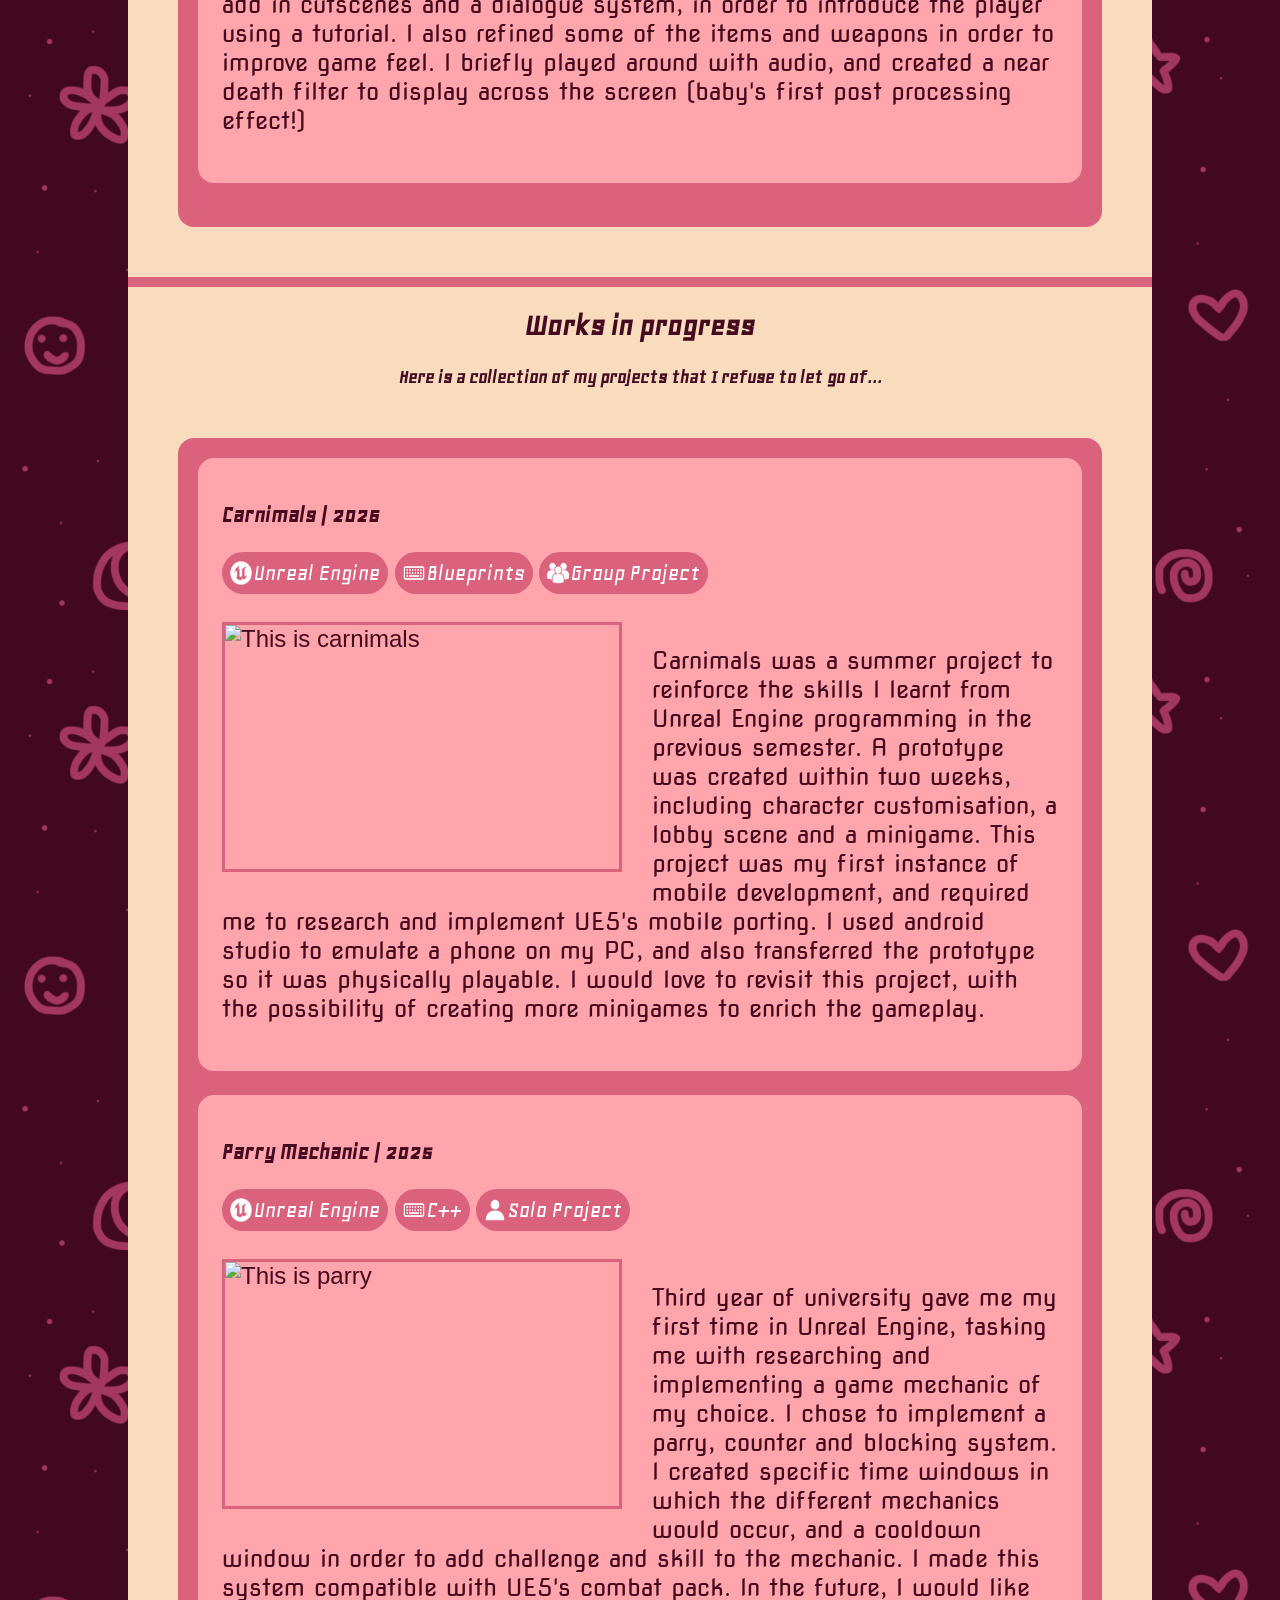
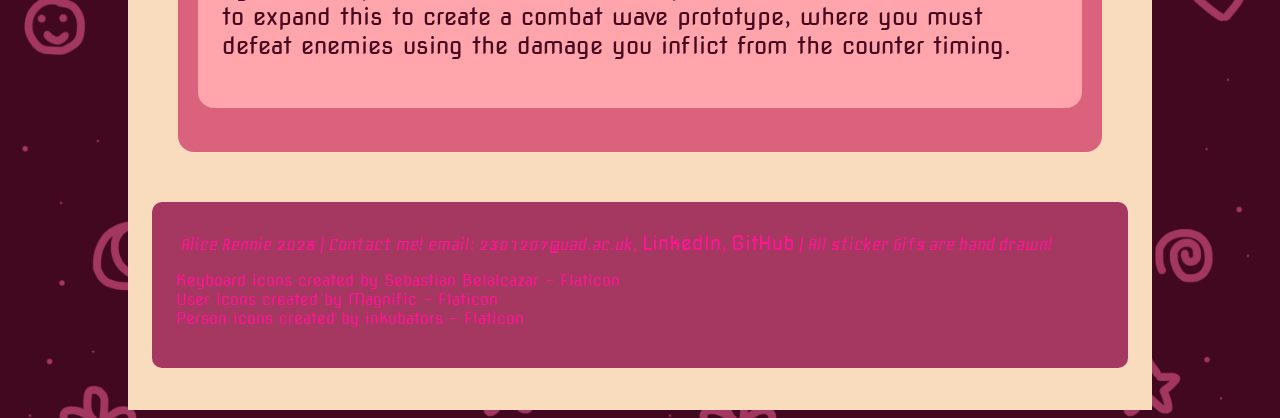
==== commit c4d20625: "added in how to platform, changed the background and cursor + minor changes!" ====
--- a/index.html
+++ b/index.html
@@ -65,6 +65,28 @@
 
 <div class = "projectsBox">
 
+	<section class="gameSection bps unreal group">
+		<h2 class = "boldTitle">How To Platform | 2026</h2>
+		
+		<p>
+			<span class = "tag"><img class = "iconIMG" src="Media\keyboardIcon.png">Blueprints</span>
+			<span class = "tag"><img class = "iconIMG" src="Media\UELogo.png">Unreal Engine 5</span>
+			<span class = "tag"><img class = "iconIMG" src="Media\groupIcon.png">Group Project</span>
+			<br>
+		<div class="descriptionText">
+		
+			<img class="gameImage" src="Media\htp.gif" alt="This is post mortem">
+			</p>
+			<p class = "paragraphFont">How to Plaform was the winning solution in the Ada Scotland Festival x Lloyds Bank Future Makers Hackathon at Abertay University! 
+										The prompt required candidates to create a solution to bridge the gender gap in STEM. My team created a game where you play as an office worker trying to complete a simple platformer, 
+										while a coworker interrupts, talks down to you, and assumes you can’t do it. We built this game to raise awareness about implicit bias, 
+										and to help players understand how their language can affect other people even if it’s well-meaning. Our game ended up taking home first place! We are extremely proud of this solution and would like to continue working on it in the future.
+										This event was an amazing opportunity to strengthen my game programming while supporting a cause close to my heart!</p>
+			<br>
+		</div>
+		
+	</section>
+
 	<section class="gameSection unreal cpp bps group">
 		<h2 class = "boldTitle">Post Mortem | 2026</h2>
 		<div class="descriptionText">
@@ -103,7 +125,7 @@
 										extremely fun to return to after having a taste in the PS5 module. Not only was this game jam extremely insightful and expanded my knowledge of
 										accessibility in gaming, it was also a ton of fun! My team (consisting of four programmers) ended up taking away the runners up prize for our game.</p>
 			<br>
-			<a class = "underline" href="Shut Under Link">Click here to view on itch!</a>
+			<a class = "underline" href="https://alleyw4y.itch.io/grumblygame">Click here to view on itch!</a>
 		</div>
 	</section>
 
@@ -157,7 +179,7 @@
 			<br>
 			<img class="gameImage" src="Media\WageroftheWolf.gif" alt="This is wager of the wolf">
 			</p>
-			<p class = "paragraphFont">Wager of the Wolf was a group project with the goal of utilising the functionality of the PlayStation 5 controller. 
+			<p class = "paragraphFont">Wager of the Wolf was a university group project with the goal of utilising the functionality of the PlayStation 5 controller. 
 			We prioritised implementing tilt controls and haptic feedback through use of the triggers and controller vibration. 
 			I also created an audio system through accessing the player state to choose the correct audio track to be played for each action (eg: running, sliding, attacking, jumping). 
 			This project was programmed using university made framework, and PS5 development kits.</p>
--- a/style.css
+++ b/style.css
@@ -17,14 +17,19 @@
 
 html {
 	box-sizing: border-box;
+	/*
 	background: #450920;
 	background: linear-gradient(180deg, 
 				rgba(69, 9, 32, 1) 10%, 
 				rgba(165, 56, 96, 1) 33%, 
 				rgba(218, 98, 125, 1) 66%, 
 				rgba(255, 165, 171, 1) 100%);
+				*/
+	background-image: url('Media/backgroundNoMid.gif');
+	background-size: 50%;
+	background-repeat: repeat;
 				
-	cursor: url(https://64.media.tumblr.com/467c08a8fa285ac447b4281313e2453e/c6221eab5d309db2-5b/s75x75_c1/7f1eb04c96554be55468e50c9d90696aae5f57ba.pnj), auto;
+	cursor: url('Media/pinkcursor.png'), auto;
 }
 
 *, *:before, *:after {
@@ -139,7 +144,7 @@
   text-align: center;
   font-family: "Nova Square", sans-serif;
   
-	cursor: url(https://64.media.tumblr.com/467c08a8fa285ac447b4281313e2453e/c6221eab5d309db2-5b/s75x75_c1/7f1eb04c96554be55468e50c9d90696aae5f57ba.pnj), auto;
+	cursor: url('Media/pinkcursor.png'), auto;
 }
 a.underline::after {
   content: '';
@@ -235,7 +240,7 @@
 
 .buttonStyle:hover {
 	background-color: #a53860;
-	cursor: url(https://64.media.tumblr.com/467c08a8fa285ac447b4281313e2453e/c6221eab5d309db2-5b/s75x75_c1/7f1eb04c96554be55468e50c9d90696aae5f57ba.pnj), auto;
+	cursor: url('Media/pinkcursor.png'), auto;
 	transform: translateY(-2px);
 	box-shadow: 0 4px 20px #da627d;
 }
